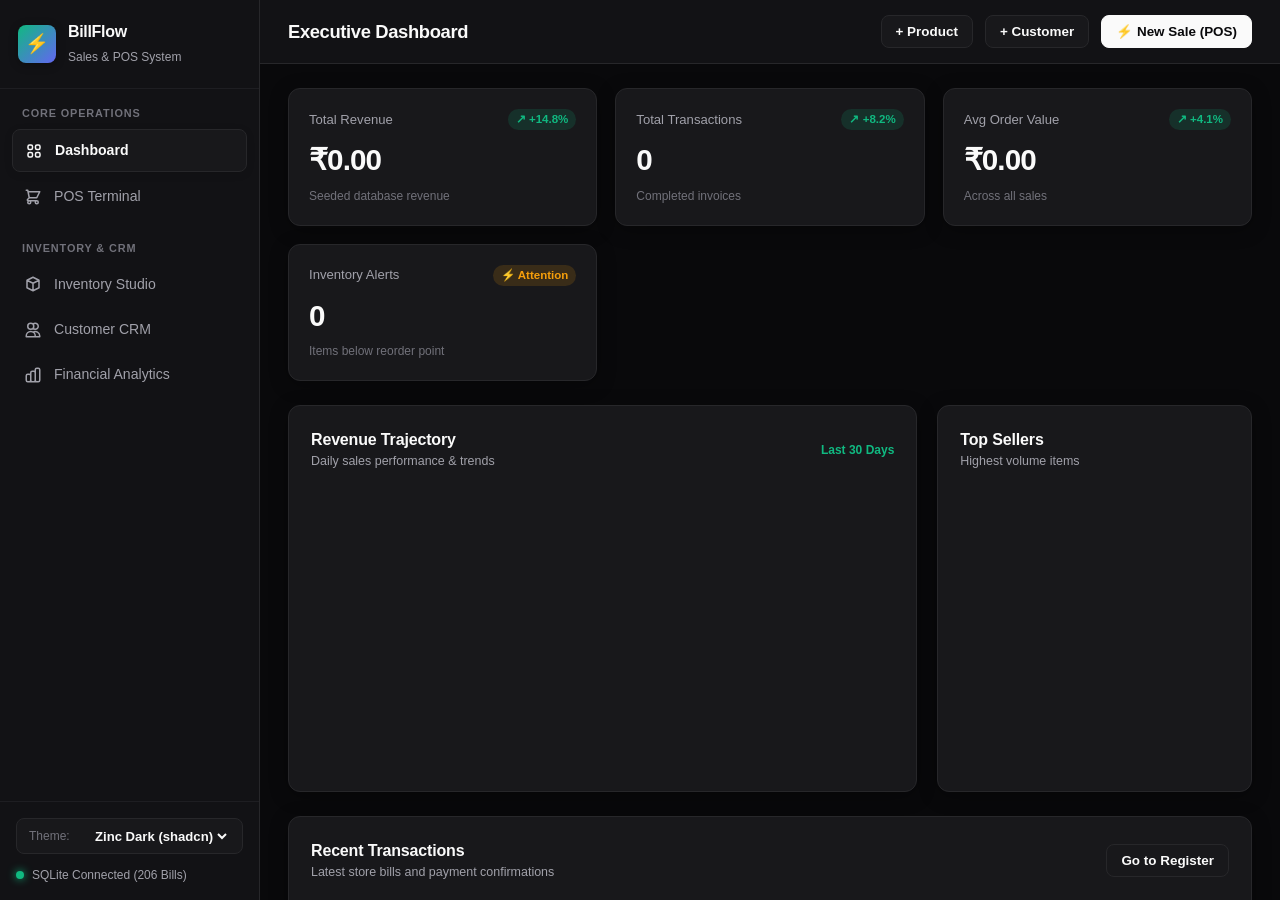
==== billflow/web/static/index.html @ 0e46cf8f "feat(ui): implement modern shadcn/ui suite with PySide6 desktop & web launchers, add modern themes t" ====
<!DOCTYPE html>
<html lang="en" data-theme="zinc-dark">
<head>
  <meta charset="UTF-8">
  <meta name="viewport" content="width=device-width, initial-scale=1.0">
  <title>BillFlow ⚡ Next-Gen POS & Sales Dashboard</title>
  <link rel="icon" href="data:image/svg+xml,<svg xmlns=%22http://www.w3.org/2000/svg%22 viewBox=%220 0 100 100%22><text y=%22.9em%22 font-size=%2290%22>⚡</text></svg>">
  <link rel="stylesheet" href="styles.css">
  <script src="chart.min.js"></script>
</head>
<body>

  <div class="app-container">
    <!-- Sidebar -->
    <aside class="sidebar">
      <div class="sidebar-header">
        <div class="logo-badge">⚡</div>
        <div class="logo-text">
          <h1>BillFlow</h1>
          <span>Sales & POS System</span>
        </div>
      </div>

      <div class="nav-section">
        <div class="nav-section-title">Core Operations</div>
        <ul class="nav-list">
          <li class="nav-item active" data-view="overview">
            <svg fill="none" stroke="currentColor" viewBox="0 0 24 24"><path stroke-linecap="round" stroke-linejoin="round" d="M4 6a2 2 0 012-2h2a2 2 0 012 2v2a2 2 0 01-2 2H6a2 2 0 01-2-2V6zM14 6a2 2 0 012-2h2a2 2 0 012 2v2a2 2 0 01-2 2h-2a2 2 0 01-2-2V6zM4 16a2 2 0 012-2h2a2 2 0 012 2v2a2 2 0 01-2 2H6a2 2 0 01-2-2v-2zM14 16a2 2 0 012-2h2a2 2 0 012 2v2a2 2 0 01-2 2h-2a2 2 0 01-2-2v-2z"></path></svg>
            Dashboard
          </li>
          <li class="nav-item" data-view="pos">
            <svg fill="none" stroke="currentColor" viewBox="0 0 24 24"><path stroke-linecap="round" stroke-linejoin="round" d="M3 3h2l.4 2M7 13h10l4-8H5.4M7 13L5.4 5M7 13l-2.293 2.293c-.63.63-.184 1.707.707 1.707H17m0 0a2 2 0 100 4 2 2 0 000-4zm-8 2a2 2 0 11-4 0 2 2 0 014 0z"></path></svg>
            POS Terminal
          </li>
        </ul>
      </div>

      <div class="nav-section">
        <div class="nav-section-title">Inventory & CRM</div>
        <ul class="nav-list">
          <li class="nav-item" data-view="products">
            <svg fill="none" stroke="currentColor" viewBox="0 0 24 24"><path stroke-linecap="round" stroke-linejoin="round" d="M20 7l-8-4-8 4m16 0l-8 4m8-4v10l-8 4m0-10L4 7m8 4v10M4 7v10l8 4"></path></svg>
            Inventory Studio
          </li>
          <li class="nav-item" data-view="customers">
            <svg fill="none" stroke="currentColor" viewBox="0 0 24 24"><path stroke-linecap="round" stroke-linejoin="round" d="M12 4.354a4 4 0 110 5.292M15 21H3v-1a6 6 0 0112 0v1zm0 0h6v-1a6 6 0 00-9-5.197M13 7a4 4 0 11-8 0 4 4 0 018 0z"></path></svg>
            Customer CRM
          </li>
          <li class="nav-item" data-view="analytics">
            <svg fill="none" stroke="currentColor" viewBox="0 0 24 24"><path stroke-linecap="round" stroke-linejoin="round" d="M9 19v-6a2 2 0 00-2-2H5a2 2 0 00-2 2v6a2 2 0 002 2h2a2 2 0 002-2zm0 0V9a2 2 0 012-2h2a2 2 0 012 2v10m-6 0a2 2 0 002 2h2a2 2 0 002-2m0 0V5a2 2 0 012-2h2a2 2 0 012 2v14a2 2 0 01-2 2h-2a2 2 0 01-2-2z"></path></svg>
            Financial Analytics
          </li>
        </ul>
      </div>

      <div class="sidebar-footer">
        <div class="theme-selector-box">
          <span style="color:var(--text-dim); font-size:0.75rem;">Theme:</span>
          <select id="theme-select" class="theme-select">
            <option value="zinc-dark">Zinc Dark (shadcn)</option>
            <option value="zinc-light">Zinc Light (Clean)</option>
            <option value="emerald-dark">Emerald Fintech</option>
            <option value="violet-dark">Violet Modern</option>
          </select>
        </div>
        <div class="db-pill">
          <span class="status-dot"></span>
          <span>SQLite Connected (206 Bills)</span>
        </div>
      </div>
    </aside>

    <!-- Main Content Area -->
    <main class="main-wrapper">
      <!-- Top Header -->
      <header class="top-header">
        <div class="header-left">
          <h2 id="current-page-title" class="page-title">Executive Dashboard</h2>
        </div>
        <div class="header-right">
          <button class="quick-btn" onclick="openModal('add-product-modal')">
            <span>+ Product</span>
          </button>
          <button class="quick-btn" onclick="openModal('add-customer-modal')">
            <span>+ Customer</span>
          </button>
          <button class="quick-btn primary" onclick="switchView('pos')">
            <span>⚡ New Sale (POS)</span>
          </button>
        </div>
      </header>

      <!-- Scrollable Views Content -->
      <div class="content-area">

        <!-- VIEW 1: OVERVIEW DASHBOARD -->
        <div id="view-overview" class="view-panel active">
          <!-- 4 KPI Cards (shadcn SectionCards) -->
          <div class="kpi-grid">
            <div class="kpi-card">
              <div class="kpi-header">
                <span class="kpi-title">Total Revenue</span>
                <span class="kpi-pill up">↗ +14.8%</span>
              </div>
              <div id="kpi-revenue" class="kpi-value">₹0.00</div>
              <div class="kpi-subtext">Seeded database revenue</div>
            </div>

            <div class="kpi-card">
              <div class="kpi-header">
                <span class="kpi-title">Total Transactions</span>
                <span class="kpi-pill up">↗ +8.2%</span>
              </div>
              <div id="kpi-bills" class="kpi-value">0</div>
              <div class="kpi-subtext">Completed invoices</div>
            </div>

            <div class="kpi-card">
              <div class="kpi-header">
                <span class="kpi-title">Avg Order Value</span>
                <span class="kpi-pill up">↗ +4.1%</span>
              </div>
              <div id="kpi-aov" class="kpi-value">₹0.00</div>
              <div class="kpi-subtext">Across all sales</div>
            </div>

            <div class="kpi-card">
              <div class="kpi-header">
                <span class="kpi-title">Inventory Alerts</span>
                <span class="kpi-pill warning">⚡ Attention</span>
              </div>
              <div id="kpi-stock" class="kpi-value">0</div>
              <div class="kpi-subtext">Items below reorder point</div>
            </div>
          </div>

          <!-- Charts and Leaderboard Grid -->
          <div class="dashboard-grid">
            <!-- Revenue Timeline Chart -->
            <div class="card-panel">
              <div class="card-panel-header">
                <div>
                  <div class="card-panel-title">Revenue Trajectory</div>
                  <div class="card-panel-desc">Daily sales performance & trends</div>
                </div>
                <div style="font-size:0.75rem; color:var(--accent); font-weight:600;">Last 30 Days</div>
              </div>
              <div style="height: 280px; position:relative;">
                <canvas id="revenueChart"></canvas>
              </div>
            </div>

            <!-- Top Products -->
            <div class="card-panel">
              <div class="card-panel-header">
                <div>
                  <div class="card-panel-title">Top Sellers</div>
                  <div class="card-panel-desc">Highest volume items</div>
                </div>
              </div>
              <div id="top-products-list" style="margin-top: 10px;">
                <!-- Populated via JS -->
              </div>
            </div>
          </div>

          <!-- Recent Transactions Table -->
          <div class="card-panel">
            <div class="card-panel-header">
              <div>
                <div class="card-panel-title">Recent Transactions</div>
                <div class="card-panel-desc">Latest store bills and payment confirmations</div>
              </div>
              <button class="quick-btn" onclick="switchView('pos')">Go to Register</button>
            </div>
            <div class="table-container">
              <table class="modern-table">
                <thead>
                  <tr>
                    <th>Invoice</th>
                    <th>Date</th>
                    <th>Customer</th>
                    <th>Payment</th>
                    <th>Total</th>
                    <th>Action</th>
                  </tr>
                </thead>
                <tbody id="recent-bills-tbody">
                  <!-- Populated via JS -->
                </tbody>
              </table>
            </div>
          </div>
        </div>

        <!-- VIEW 2: POS TERMINAL -->
        <div id="view-pos" class="view-panel">
          <div class="pos-layout">
            <!-- Catalog Side -->
            <div class="pos-catalog">
              <div class="pos-toolbar">
                <div class="search-input-box">
                  <svg fill="none" stroke="currentColor" viewBox="0 0 24 24"><path stroke-linecap="round" stroke-linejoin="round" stroke-width="2" d="M21 21l-6-6m2-5a7 7 0 11-14 0 7 7 0 0114 0z"></path></svg>
                  <input id="pos-search-input" type="text" class="modern-input" placeholder="Search by product name, barcode, or HSN...">
                </div>
              </div>

              <!-- Category filter pills -->
              <div id="pos-category-chips" class="category-chips">
                <!-- Populated via JS -->
              </div>

              <!-- Product Cards Grid -->
              <div id="pos-products-grid" class="pos-product-grid">
                <!-- Populated via JS -->
              </div>
            </div>

            <!-- Sticky Cart Drawer -->
            <div class="pos-cart-panel">
              <div class="cart-header">
                <div>
                  <div style="font-weight:700; font-size:1rem;">Current Bill</div>
                  <div id="cart-count-badge" style="font-size:0.75rem; color:var(--text-dim);">0 items</div>
                </div>
                <button class="quick-btn" style="padding:4px 8px; font-size:0.75rem;" onclick="state.cart=[]; renderCart();">Clear</button>
              </div>

              <!-- Customer Select -->
              <div style="padding:10px 18px; border-bottom:1px solid var(--border-subtle);">
                <select id="pos-customer-select" class="modern-input" style="padding:6px 10px; font-size:0.8rem;">
                  <!-- Options populated via JS -->
                </select>
              </div>

              <!-- Cart Line Items -->
              <div id="cart-items-list" class="cart-items-list">
                <!-- Populated via JS -->
              </div>

              <!-- Coupon Code Entry -->
              <div style="padding:10px 18px; border-top:1px solid var(--border-subtle); display:flex; gap:8px;">
                <input id="pos-coupon-input" type="text" class="modern-input" placeholder="Promo / Coupon (e.g. FESTIVE20)" style="padding:6px 10px; font-size:0.8rem; text-transform:uppercase;">
                <button id="apply-coupon-btn" class="quick-btn" style="padding:6px 12px; font-size:0.8rem;">Apply</button>
              </div>

              <!-- Cart Summary & Checkout -->
              <div class="cart-summary">
                <div class="summary-row">
                  <span>Subtotal:</span>
                  <span id="cart-subtotal">₹0.00</span>
                </div>
                <div class="summary-row">
                  <span>Discount:</span>
                  <span id="cart-discount" style="color:var(--accent)">-₹0.00</span>
                </div>
                <div class="summary-row">
                  <span>GST Tax (18%):</span>
                  <span id="cart-tax">₹0.00</span>
                </div>
                <div class="summary-row grand-total">
                  <span>Total Amount:</span>
                  <span id="cart-grand-total">₹0.00</span>
                </div>
                <button id="checkout-action-btn" class="checkout-btn" disabled>
                  <span>Checkout & Bill</span>
                  <svg width="18" height="18" fill="none" stroke="currentColor" viewBox="0 0 24 24"><path stroke-linecap="round" stroke-linejoin="round" stroke-width="2" d="M14 5l7 7m0 0l-7 7m7-7H3"></path></svg>
                </button>
              </div>
            </div>
          </div>
        </div>

        <!-- VIEW 3: INVENTORY STUDIO -->
        <div id="view-products" class="view-panel">
          <div class="card-panel">
            <div class="card-panel-header">
              <div>
                <div class="card-panel-title">Product Catalog & Stock Management</div>
                <div class="card-panel-desc">Manage SKU pricing, tax codes, and warehouse replenishment</div>
              </div>
              <button class="quick-btn primary" onclick="openModal('add-product-modal')">+ Add New Product</button>
            </div>
            <div class="table-container">
              <table class="modern-table">
                <thead>
                  <tr>
                    <th>ID</th>
                    <th>Product Name</th>
                    <th>Category</th>
                    <th>Unit Price</th>
                    <th>Status</th>
                    <th>HSN</th>
                    <th>Actions</th>
                  </tr>
                </thead>
                <tbody id="products-tbody">
                  <!-- Populated via JS -->
                </tbody>
              </table>
            </div>
          </div>
        </div>

        <!-- VIEW 4: CUSTOMER CRM -->
        <div id="view-customers" class="view-panel">
          <div class="card-panel">
            <div class="card-panel-header">
              <div>
                <div class="card-panel-title">Customer Relationship Management (CRM)</div>
                <div class="card-panel-desc">Customer profiles, loyalty tiers, and lifetime expenditures</div>
              </div>
              <button class="quick-btn primary" onclick="openModal('add-customer-modal')">+ Add Customer</button>
            </div>
            <div class="table-container">
              <table class="modern-table">
                <thead>
                  <tr>
                    <th>ID</th>
                    <th>Customer Name</th>
                    <th>Contact Phone</th>
                    <th>Tier / Tag</th>
                    <th>Lifetime Spent</th>
                    <th>Orders Count</th>
                  </tr>
                </thead>
                <tbody id="customers-tbody">
                  <!-- Populated via JS -->
                </tbody>
              </table>
            </div>
          </div>
        </div>

        <!-- VIEW 5: FINANCIAL ANALYTICS -->
        <div id="view-analytics" class="view-panel">
          <div class="dashboard-grid">
            <div class="card-panel">
              <div class="card-panel-header">
                <div>
                  <div class="card-panel-title">Revenue Share by Category</div>
                  <div class="card-panel-desc">Product distribution analysis</div>
                </div>
              </div>
              <div style="height: 300px; position:relative;">
                <canvas id="categoryChart"></canvas>
              </div>
            </div>

            <div class="card-panel">
              <div class="card-panel-header">
                <div>
                  <div class="card-panel-title">Payment Mode Distribution</div>
                  <div class="card-panel-desc">Cash vs UPI vs Card share</div>
                </div>
              </div>
              <div style="height: 300px; position:relative;">
                <canvas id="paymentChart"></canvas>
              </div>
            </div>
          </div>
        </div>

      </div>
    </main>
  </div>

  <!-- CHECKOUT MODAL -->
  <div id="checkout-modal" class="modal-overlay">
    <div class="modal-card">
      <div class="modal-header">
        <h3 style="font-size:1.1rem; font-weight:700;">Complete Checkout</h3>
        <button class="quick-btn" style="padding:2px 8px;" onclick="closeModal('checkout-modal')">✕</button>
      </div>
      <div class="modal-body">
        <div style="text-align:center; padding:12px; background:var(--bg-subtle); border-radius:var(--radius-sm);">
          <div style="font-size:0.8rem; color:var(--text-muted)">Amount Due</div>
          <div id="modal-total-display" style="font-size:2rem; font-weight:700; color:var(--accent);">₹0.00</div>
        </div>

        <div class="form-group">
          <label class="form-label">Payment Method</label>
          <div class="payment-modes-grid">
            <div class="pay-mode-card active" data-mode="Cash" onclick="selectPayMode('Cash')">💵 Cash</div>
            <div class="pay-mode-card" data-mode="UPI" onclick="selectPayMode('UPI')">📱 UPI / QR</div>
            <div class="pay-mode-card" data-mode="Card" onclick="selectPayMode('Card')">💳 Card</div>
          </div>
        </div>

        <div id="cash-details-group" class="form-group">
          <label class="form-label">Cash Tendered (₹)</label>
          <input id="cash-tendered-input" type="number" class="modern-input" oninput="updateChangeDisplay()">
          <div style="display:flex; justify-content:space-between; margin-top:6px; font-size:0.85rem; font-weight:600;">
            <span>Change to Return:</span>
            <span id="cash-change-display" style="color:var(--accent);">₹0.00</span>
          </div>
        </div>

        <div id="qr-details-group" style="display:none; text-align:center; padding:14px; background:var(--bg-subtle); border-radius:var(--radius-sm);">
          <div style="font-weight:700; margin-bottom:4px;">Scan & Pay UPI</div>
          <div style="font-size:0.8rem; color:var(--text-muted); margin-bottom:8px;">UPI ID: billflow@upi · Dynamic QR</div>
          <div style="display:inline-block; padding:10px; background:#fff; border-radius:8px;">
            <svg width="120" height="120" viewBox="0 0 100 100">
              <rect x="10" y="10" width="30" height="30" fill="#000"/>
              <rect x="15" y="15" width="20" height="20" fill="#fff"/>
              <rect x="20" y="20" width="10" height="10" fill="#000"/>
              <rect x="60" y="10" width="30" height="30" fill="#000"/>
              <rect x="65" y="15" width="20" height="20" fill="#fff"/>
              <rect x="70" y="20" width="10" height="10" fill="#000"/>
              <rect x="10" y="60" width="30" height="30" fill="#000"/>
              <rect x="15" y="65" width="20" height="20" fill="#fff"/>
              <rect x="20" y="70" width="10" height="10" fill="#000"/>
              <rect x="50" y="50" width="15" height="15" fill="#000"/>
              <rect x="70" y="60" width="20" height="10" fill="#000"/>
              <rect x="60" y="80" width="30" height="10" fill="#000"/>
            </svg>
          </div>
        </div>

        <button class="checkout-btn" onclick="submitCheckout()">
          Confirm & Print Bill
        </button>
      </div>
    </div>
  </div>

  <!-- ADD PRODUCT MODAL -->
  <div id="add-product-modal" class="modal-overlay">
    <div class="modal-card">
      <div class="modal-header">
        <h3 style="font-size:1.1rem; font-weight:700;">Add New Product</h3>
        <button class="quick-btn" style="padding:2px 8px;" onclick="closeModal('add-product-modal')">✕</button>
      </div>
      <div class="modal-body">
        <div class="form-group">
          <label class="form-label">Product Name *</label>
          <input id="new-prod-name" type="text" class="modern-input" placeholder="e.g. Wireless Ergonomic Mouse">
        </div>
        <div style="display:grid; grid-template-columns:1fr 1fr; gap:12px;">
          <div class="form-group">
            <label class="form-label">Unit Price (₹) *</label>
            <input id="new-prod-price" type="number" step="0.01" class="modern-input" placeholder="499.00">
          </div>
          <div class="form-group">
            <label class="form-label">Initial Stock *</label>
            <input id="new-prod-stock" type="number" class="modern-input" placeholder="50">
          </div>
        </div>
        <div style="display:grid; grid-template-columns:1fr 1fr; gap:12px;">
          <div class="form-group">
            <label class="form-label">Category</label>
            <select id="new-prod-category" class="modern-input">
              <option value="Electronics">Electronics</option>
              <option value="Grocery">Grocery</option>
              <option value="Beverages">Beverages</option>
              <option value="Clothing">Clothing</option>
              <option value="Stationery">Stationery</option>
            </select>
          </div>
          <div class="form-group">
            <label class="form-label">HSN Code</label>
            <input id="new-prod-hsn" type="text" class="modern-input" placeholder="8518">
          </div>
        </div>
        <button class="checkout-btn" onclick="submitNewProduct()">Save Product</button>
      </div>
    </div>
  </div>

  <!-- ADD CUSTOMER MODAL -->
  <div id="add-customer-modal" class="modal-overlay">
    <div class="modal-card">
      <div class="modal-header">
        <h3 style="font-size:1.1rem; font-weight:700;">Add Customer</h3>
        <button class="quick-btn" style="padding:2px 8px;" onclick="closeModal('add-customer-modal')">✕</button>
      </div>
      <div class="modal-body">
        <div class="form-group">
          <label class="form-label">Customer Name *</label>
          <input id="new-cust-name" type="text" class="modern-input" placeholder="e.g. Aditi Rao">
        </div>
        <div class="form-group">
          <label class="form-label">Phone Number</label>
          <input id="new-cust-phone" type="text" class="modern-input" placeholder="9876543210">
        </div>
        <div class="form-group">
          <label class="form-label">Email Address</label>
          <input id="new-cust-email" type="email" class="modern-input" placeholder="aditi@example.com">
        </div>
        <div class="form-group">
          <label class="form-label">Tier / Tag</label>
          <select id="new-cust-tag" class="modern-input">
            <option value="Regular">Regular</option>
            <option value="VIP">VIP</option>
            <option value="Gold">Gold</option>
            <option value="Wholesale">Wholesale</option>
          </select>
        </div>
        <button class="checkout-btn" onclick="submitNewCustomer()">Register Customer</button>
      </div>
    </div>
  </div>

  <!-- RECEIPT MODAL -->
  <div id="receipt-modal" class="modal-overlay">
    <div class="modal-card" style="max-width: 400px;">
      <div class="modal-header">
        <h3 style="font-size:1rem; font-weight:700;">Official Invoice Receipt</h3>
        <button class="quick-btn" style="padding:2px 8px;" onclick="closeModal('receipt-modal')">✕</button>
      </div>
      <div class="modal-body">
        <div id="receipt-paper-content" class="receipt-paper">
          <!-- Populated dynamically -->
        </div>
        <div style="display:flex; gap:10px; margin-top:10px;">
          <button class="quick-btn" style="flex:1;" onclick="window.print()">🖨️ Print Receipt</button>
          <button class="quick-btn primary" style="flex:1;" onclick="closeModal('receipt-modal')">Done</button>
        </div>
      </div>
    </div>
  </div>

  <script src="app.js"></script>
</body>
</html>
---- billflow/web/static/styles.css ----
/* 
  BillFlow Next-Gen UI - Inspired by shadcn/ui v4
  Modern, fast, lightweight design tokens
*/

:root, [data-theme="zinc-dark"] {
  --bg: #09090b;
  --bg-subtle: #121215;
  --card: #18181b;
  --card-hover: #222226;
  --border: #27272a;
  --border-subtle: #1e1e22;
  --text: #fafafa;
  --text-muted: #a1a1aa;
  --text-dim: #71717a;
  --primary: #fafafa;
  --primary-fg: #09090b;
  --accent: #10b981;
  --accent-fg: #ffffff;
  --accent-muted: rgba(16, 185, 129, 0.15);
  --danger: #ef4444;
  --danger-muted: rgba(239, 68, 68, 0.15);
  --warning: #f59e0b;
  --warning-muted: rgba(245, 158, 11, 0.15);
  --info: #3b82f6;
  --info-muted: rgba(59, 130, 246, 0.15);
  --input-bg: #121215;
  --radius: 12px;
  --radius-sm: 8px;
  --radius-pill: 9999px;
  --shadow: 0 4px 20px -2px rgba(0, 0, 0, 0.4);
  --font-family: -apple-system, BlinkMacSystemFont, "Segoe UI", Roboto, "Inter", Helvetica, Arial, sans-serif;
}

[data-theme="zinc-light"] {
  --bg: #f8fafc;
  --bg-subtle: #f1f5f9;
  --card: #ffffff;
  --card-hover: #f8fafc;
  --border: #e2e8f0;
  --border-subtle: #edf2f7;
  --text: #09090b;
  --text-muted: #64748b;
  --text-dim: #94a3b8;
  --primary: #09090b;
  --primary-fg: #ffffff;
  --accent: #2563eb;
  --accent-fg: #ffffff;
  --accent-muted: rgba(37, 99, 235, 0.12);
  --danger: #dc2626;
  --danger-muted: rgba(220, 38, 38, 0.12);
  --warning: #d97706;
  --warning-muted: rgba(217, 119, 6, 0.12);
  --info: #0284c7;
  --info-muted: rgba(2, 132, 199, 0.12);
  --input-bg: #f8fafc;
  --shadow: 0 4px 20px -2px rgba(0, 0, 0, 0.06);
}

[data-theme="emerald-dark"] {
  --bg: #03140e;
  --bg-subtle: #061c14;
  --card: #09261c;
  --card-hover: #0e3326;
  --border: #134232;
  --border-subtle: #0f3528;
  --text: #ecfdf5;
  --text-muted: #6ee7b7;
  --text-dim: #34d399;
  --primary: #10b981;
  --primary-fg: #03140e;
  --accent: #10b981;
  --accent-fg: #03140e;
  --accent-muted: rgba(16, 185, 129, 0.2);
  --danger: #f43f5e;
  --danger-muted: rgba(244, 63, 94, 0.2);
  --warning: #f59e0b;
  --warning-muted: rgba(245, 158, 11, 0.2);
  --info: #06b6d4;
  --info-muted: rgba(6, 182, 212, 0.2);
  --input-bg: #061c14;
  --shadow: 0 4px 24px -2px rgba(0, 0, 0, 0.5);
}

[data-theme="violet-dark"] {
  --bg: #0b091a;
  --bg-subtle: #120e29;
  --card: #181438;
  --card-hover: #211c4a;
  --border: #2c255c;
  --border-subtle: #201a47;
  --text: #f5f3ff;
  --text-muted: #a78bfa;
  --text-dim: #8b5cf6;
  --primary: #8b5cf6;
  --primary-fg: #ffffff;
  --accent: #a855f7;
  --accent-fg: #ffffff;
  --accent-muted: rgba(168, 85, 247, 0.2);
  --danger: #ef4444;
  --danger-muted: rgba(239, 68, 68, 0.2);
  --warning: #f59e0b;
  --warning-muted: rgba(245, 158, 11, 0.2);
  --info: #38bdf8;
  --info-muted: rgba(56, 189, 248, 0.2);
  --input-bg: #120e29;
  --shadow: 0 4px 24px -2px rgba(0, 0, 0, 0.5);
}

* {
  box-sizing: border-box;
  margin: 0;
  padding: 0;
}

body {
  font-family: var(--font-family);
  background: var(--bg);
  color: var(--text);
  line-height: 1.5;
  -webkit-font-smoothing: antialiased;
  min-height: 100vh;
  display: flex;
}

/* App Layout */
.app-container {
  display: flex;
  width: 100%;
  height: 100vh;
  overflow: hidden;
}

/* Sidebar */
.sidebar {
  width: 260px;
  background: var(--bg-subtle);
  border-right: 1px solid var(--border);
  display: flex;
  flex-direction: column;
  flex-shrink: 0;
  user-select: none;
}

.sidebar-header {
  padding: 20px 18px;
  border-bottom: 1px solid var(--border-subtle);
  display: flex;
  align-items: center;
  gap: 12px;
}

.logo-badge {
  width: 38px;
  height: 38px;
  background: linear-gradient(135deg, var(--accent), #6366f1);
  border-radius: var(--radius-sm);
  display: flex;
  align-items: center;
  justify-content: center;
  color: #fff;
  font-weight: 700;
  font-size: 1.2rem;
  box-shadow: 0 2px 10px rgba(0, 0, 0, 0.3);
}

.logo-text h1 {
  font-size: 1rem;
  font-weight: 700;
  letter-spacing: -0.02em;
}

.logo-text span {
  font-size: 0.75rem;
  color: var(--text-muted);
}

.nav-section {
  padding: 16px 12px 6px;
}

.nav-section-title {
  font-size: 0.68rem;
  font-weight: 700;
  text-transform: uppercase;
  letter-spacing: 0.08em;
  color: var(--text-dim);
  padding: 0 10px 8px;
}

.nav-list {
  list-style: none;
  display: flex;
  flex-direction: column;
  gap: 4px;
}

.nav-item {
  display: flex;
  align-items: center;
  gap: 12px;
  padding: 10px 12px;
  border-radius: var(--radius-sm);
  font-size: 0.88rem;
  font-weight: 500;
  color: var(--text-muted);
  cursor: pointer;
  transition: all 0.15s ease;
}

.nav-item:hover {
  background: var(--card-hover);
  color: var(--text);
}

.nav-item.active {
  background: var(--card);
  color: var(--text);
  border: 1px solid var(--border);
  font-weight: 600;
  box-shadow: 0 2px 8px rgba(0, 0, 0, 0.1);
}

.nav-item svg {
  width: 18px;
  height: 18px;
  stroke-width: 2;
}

.sidebar-footer {
  margin-top: auto;
  padding: 16px;
  border-top: 1px solid var(--border-subtle);
  display: flex;
  flex-direction: column;
  gap: 12px;
}

.theme-selector-box {
  display: flex;
  align-items: center;
  justify-content: space-between;
  background: var(--card);
  padding: 8px 12px;
  border-radius: var(--radius-sm);
  border: 1px solid var(--border);
  font-size: 0.82rem;
}

.theme-select {
  background: transparent;
  color: var(--text);
  border: none;
  font-size: 0.82rem;
  font-weight: 600;
  cursor: pointer;
  outline: none;
}

.db-pill {
  display: flex;
  align-items: center;
  gap: 8px;
  font-size: 0.75rem;
  color: var(--text-muted);
}

.status-dot {
  width: 8px;
  height: 8px;
  border-radius: 50%;
  background: #10b981;
  box-shadow: 0 0 8px #10b981;
}

/* Main Content Area */
.main-wrapper {
  flex: 1;
  display: flex;
  flex-direction: column;
  overflow: hidden;
}

/* Header */
.top-header {
  height: 64px;
  padding: 0 28px;
  border-bottom: 1px solid var(--border);
  background: var(--bg-subtle);
  display: flex;
  align-items: center;
  justify-content: space-between;
  flex-shrink: 0;
}

.header-left {
  display: flex;
  align-items: center;
  gap: 16px;
}

.page-title {
  font-size: 1.15rem;
  font-weight: 700;
  letter-spacing: -0.02em;
}

.header-right {
  display: flex;
  align-items: center;
  gap: 12px;
}

.quick-btn {
  display: inline-flex;
  align-items: center;
  gap: 6px;
  padding: 8px 14px;
  border-radius: var(--radius-sm);
  font-size: 0.84rem;
  font-weight: 600;
  cursor: pointer;
  border: 1px solid var(--border);
  background: var(--card);
  color: var(--text);
  transition: all 0.15s ease;
}

.quick-btn:hover {
  background: var(--card-hover);
}

.quick-btn.primary {
  background: var(--primary);
  color: var(--primary-fg);
  border-color: var(--primary);
}

.quick-btn.primary:hover {
  opacity: 0.92;
}

/* Scrollable Views Container */
.content-area {
  flex: 1;
  overflow-y: auto;
  padding: 24px 28px 48px;
}

.view-panel {
  display: none;
  animation: fadeIn 0.2s ease-in-out;
}

.view-panel.active {
  display: block;
}

@keyframes fadeIn {
  from { opacity: 0; transform: translateY(4px); }
  to { opacity: 1; transform: translateY(0); }
}

/* KPI Cards Section (shadcn SectionCards) */
.kpi-grid {
  display: grid;
  grid-template-columns: repeat(auto-fit, minmax(230px, 1fr));
  gap: 18px;
  margin-bottom: 24px;
}

.kpi-card {
  background: var(--card);
  border: 1px solid var(--border);
  border-radius: var(--radius);
  padding: 20px;
  box-shadow: var(--shadow);
  position: relative;
  overflow: hidden;
  transition: transform 0.15s ease, border-color 0.15s ease;
}

.kpi-card:hover {
  transform: translateY(-2px);
  border-color: var(--text-dim);
}

.kpi-header {
  display: flex;
  align-items: center;
  justify-content: space-between;
  margin-bottom: 8px;
}

.kpi-title {
  font-size: 0.82rem;
  font-weight: 500;
  color: var(--text-muted);
}

.kpi-pill {
  display: inline-flex;
  align-items: center;
  gap: 4px;
  padding: 2px 8px;
  border-radius: var(--radius-pill);
  font-size: 0.72rem;
  font-weight: 600;
}

.kpi-pill.up {
  background: var(--accent-muted);
  color: var(--accent);
}

.kpi-pill.down {
  background: var(--danger-muted);
  color: var(--danger);
}

.kpi-pill.warning {
  background: var(--warning-muted);
  color: var(--warning);
}

.kpi-value {
  font-size: 1.85rem;
  font-weight: 700;
  letter-spacing: -0.03em;
  font-variant-numeric: tabular-nums;
  margin-bottom: 4px;
}

.kpi-subtext {
  font-size: 0.75rem;
  color: var(--text-dim);
}

/* Chart and Tables Grid */
.dashboard-grid {
  display: grid;
  grid-template-columns: 2fr 1fr;
  gap: 20px;
  margin-bottom: 24px;
}

@media (max-width: 1024px) {
  .dashboard-grid {
    grid-template-columns: 1fr;
  }
}

.card-panel {
  background: var(--card);
  border: 1px solid var(--border);
  border-radius: var(--radius);
  padding: 22px;
  box-shadow: var(--shadow);
}

.card-panel-header {
  display: flex;
  align-items: center;
  justify-content: space-between;
  margin-bottom: 18px;
}

.card-panel-title {
  font-size: 1rem;
  font-weight: 600;
  letter-spacing: -0.01em;
}

.card-panel-desc {
  font-size: 0.78rem;
  color: var(--text-muted);
}

/* Tables */
.table-container {
  width: 100%;
  overflow-x: auto;
}

.modern-table {
  width: 100%;
  border-collapse: collapse;
  text-align: left;
  font-size: 0.85rem;
}

.modern-table th {
  padding: 10px 14px;
  color: var(--text-dim);
  font-weight: 600;
  font-size: 0.75rem;
  text-transform: uppercase;
  letter-spacing: 0.05em;
  border-bottom: 1px solid var(--border);
}

.modern-table td {
  padding: 12px 14px;
  border-bottom: 1px solid var(--border-subtle);
  color: var(--text);
  font-variant-numeric: tabular-nums;
}

.modern-table tr:hover td {
  background: var(--card-hover);
}

.status-badge {
  display: inline-block;
  padding: 3px 10px;
  border-radius: var(--radius-pill);
  font-size: 0.72rem;
  font-weight: 600;
}

.status-badge.paid {
  background: var(--accent-muted);
  color: var(--accent);
}

.status-badge.stock-ok {
  background: var(--accent-muted);
  color: var(--accent);
}

.status-badge.stock-low {
  background: var(--warning-muted);
  color: var(--warning);
}

.status-badge.stock-empty {
  background: var(--danger-muted);
  color: var(--danger);
}

.status-badge.upi {
  background: var(--info-muted);
  color: var(--info);
}

.status-badge.cash {
  background: var(--accent-muted);
  color: var(--accent);
}

.status-badge.card {
  background: var(--warning-muted);
  color: var(--warning);
}

/* POS Terminal Layout */
.pos-layout {
  display: grid;
  grid-template-columns: 1fr 380px;
  gap: 20px;
  height: calc(100vh - 120px);
}

@media (max-width: 1100px) {
  .pos-layout {
    grid-template-columns: 1fr;
    height: auto;
  }
}

.pos-catalog {
  display: flex;
  flex-direction: column;
  gap: 16px;
  overflow: hidden;
}

.pos-toolbar {
  display: flex;
  gap: 12px;
  align-items: center;
}

.search-input-box {
  flex: 1;
  position: relative;
  display: flex;
  align-items: center;
}

.search-input-box svg {
  position: absolute;
  left: 12px;
  color: var(--text-dim);
  width: 16px;
  height: 16px;
}

.modern-input {
  width: 100%;
  padding: 10px 14px 10px 38px;
  background: var(--input-bg);
  border: 1px solid var(--border);
  border-radius: var(--radius-sm);
  color: var(--text);
  font-size: 0.88rem;
  outline: none;
  transition: border-color 0.15s ease;
}

.modern-input:focus {
  border-color: var(--primary);
}

.category-chips {
  display: flex;
  gap: 8px;
  overflow-x: auto;
  padding-bottom: 4px;
}

.cat-chip {
  padding: 6px 14px;
  border-radius: var(--radius-pill);
  font-size: 0.78rem;
  font-weight: 500;
  background: var(--card);
  border: 1px solid var(--border);
  color: var(--text-muted);
  cursor: pointer;
  white-space: nowrap;
  transition: all 0.15s ease;
}

.cat-chip:hover {
  background: var(--card-hover);
  color: var(--text);
}

.cat-chip.active {
  background: var(--primary);
  color: var(--primary-fg);
  border-color: var(--primary);
  font-weight: 600;
}

.pos-product-grid {
  display: grid;
  grid-template-columns: repeat(auto-fill, minmax(180px, 1fr));
  gap: 14px;
  overflow-y: auto;
  padding-right: 4px;
}

.prod-card {
  background: var(--card);
  border: 1px solid var(--border);
  border-radius: var(--radius-sm);
  padding: 14px;
  display: flex;
  flex-direction: column;
  justify-content: space-between;
  cursor: pointer;
  transition: all 0.15s ease;
  user-select: none;
}

.prod-card:hover {
  transform: translateY(-2px);
  border-color: var(--primary);
  box-shadow: 0 4px 14px rgba(0, 0, 0, 0.2);
}

.prod-cat-tag {
  font-size: 0.68rem;
  font-weight: 600;
  color: var(--text-dim);
  text-transform: uppercase;
}

.prod-title {
  font-size: 0.92rem;
  font-weight: 600;
  margin: 6px 0;
  line-height: 1.3;
}

.prod-footer {
  display: flex;
  align-items: center;
  justify-content: space-between;
  margin-top: 10px;
}

.prod-price {
  font-size: 1.05rem;
  font-weight: 700;
  color: var(--accent);
}

.prod-stock {
  font-size: 0.72rem;
  color: var(--text-dim);
}

/* POS Cart Drawer */
.pos-cart-panel {
  background: var(--card);
  border: 1px solid var(--border);
  border-radius: var(--radius);
  display: flex;
  flex-direction: column;
  overflow: hidden;
  box-shadow: var(--shadow);
}

.cart-header {
  padding: 16px 20px;
  border-bottom: 1px solid var(--border);
  display: flex;
  align-items: center;
  justify-content: space-between;
}

.cart-items-list {
  flex: 1;
  overflow-y: auto;
  padding: 14px 18px;
  display: flex;
  flex-direction: column;
  gap: 10px;
}

.cart-item {
  display: flex;
  align-items: center;
  justify-content: space-between;
  padding: 10px 12px;
  background: var(--bg-subtle);
  border: 1px solid var(--border-subtle);
  border-radius: var(--radius-sm);
}

.cart-item-info {
  flex: 1;
}

.cart-item-title {
  font-size: 0.85rem;
  font-weight: 600;
}

.cart-item-unit {
  font-size: 0.75rem;
  color: var(--text-muted);
}

.cart-qty-ctrl {
  display: flex;
  align-items: center;
  gap: 8px;
}

.qty-btn {
  width: 26px;
  height: 26px;
  border-radius: var(--radius-sm);
  background: var(--card);
  border: 1px solid var(--border);
  color: var(--text);
  font-weight: 700;
  cursor: pointer;
  display: flex;
  align-items: center;
  justify-content: center;
  font-size: 0.9rem;
}

.qty-btn:hover {
  background: var(--card-hover);
}

.cart-item-total {
  font-size: 0.9rem;
  font-weight: 700;
  width: 70px;
  text-align: right;
  font-variant-numeric: tabular-nums;
}

.cart-summary {
  padding: 16px 20px;
  border-top: 1px solid var(--border);
  background: var(--bg-subtle);
  display: flex;
  flex-direction: column;
  gap: 8px;
}

.summary-row {
  display: flex;
  justify-content: space-between;
  font-size: 0.82rem;
  color: var(--text-muted);
}

.summary-row.grand-total {
  font-size: 1.15rem;
  font-weight: 700;
  color: var(--text);
  border-top: 1px solid var(--border);
  padding-top: 8px;
  margin-top: 4px;
}

.checkout-btn {
  margin-top: 8px;
  padding: 14px;
  background: var(--accent);
  color: var(--accent-fg);
  border: none;
  border-radius: var(--radius-sm);
  font-size: 0.95rem;
  font-weight: 700;
  cursor: pointer;
  display: flex;
  align-items: center;
  justify-content: center;
  gap: 8px;
  transition: all 0.15s ease;
}

.checkout-btn:hover {
  opacity: 0.92;
  transform: translateY(-1px);
}

.checkout-btn:disabled {
  opacity: 0.5;
  cursor: not-allowed;
  transform: none;
}

/* Modals */
.modal-overlay {
  position: fixed;
  inset: 0;
  background: rgba(0, 0, 0, 0.7);
  backdrop-filter: blur(4px);
  display: none;
  align-items: center;
  justify-content: center;
  z-index: 1000;
  padding: 20px;
}

.modal-overlay.active {
  display: flex;
}

.modal-card {
  background: var(--card);
  border: 1px solid var(--border);
  border-radius: var(--radius);
  max-width: 520px;
  width: 100%;
  box-shadow: 0 20px 40px rgba(0, 0, 0, 0.5);
  animation: modalPop 0.2s cubic-bezier(0.16, 1, 0.3, 1);
  overflow: hidden;
}

@keyframes modalPop {
  from { opacity: 0; transform: scale(0.95); }
  to { opacity: 1; transform: scale(1); }
}

.modal-header {
  padding: 18px 22px;
  border-bottom: 1px solid var(--border);
  display: flex;
  align-items: center;
  justify-content: space-between;
}

.modal-body {
  padding: 22px;
  display: flex;
  flex-direction: column;
  gap: 16px;
  max-height: 75vh;
  overflow-y: auto;
}

.form-group {
  display: flex;
  flex-direction: column;
  gap: 6px;
}

.form-label {
  font-size: 0.8rem;
  font-weight: 600;
  color: var(--text-muted);
}

.payment-modes-grid {
  display: grid;
  grid-template-columns: repeat(3, 1fr);
  gap: 10px;
}

.pay-mode-card {
  border: 1px solid var(--border);
  border-radius: var(--radius-sm);
  padding: 12px;
  text-align: center;
  cursor: pointer;
  background: var(--bg-subtle);
  transition: all 0.15s ease;
  font-size: 0.85rem;
  font-weight: 600;
}

.pay-mode-card.active {
  border-color: var(--accent);
  background: var(--accent-muted);
  color: var(--accent);
}

/* Receipt Printout */
.receipt-paper {
  background: #fff;
  color: #111;
  font-family: 'Courier New', Courier, monospace;
  padding: 24px;
  border-radius: var(--radius-sm);
  font-size: 0.82rem;
  line-height: 1.4;
  box-shadow: 0 4px 15px rgba(0, 0, 0, 0.2);
}

.receipt-paper .r-center {
  text-align: center;
}

.receipt-paper .r-divider {
  border-top: 1px dashed #666;
  margin: 10px 0;
}

.receipt-paper .r-row {
  display: flex;
  justify-content: space-between;
}
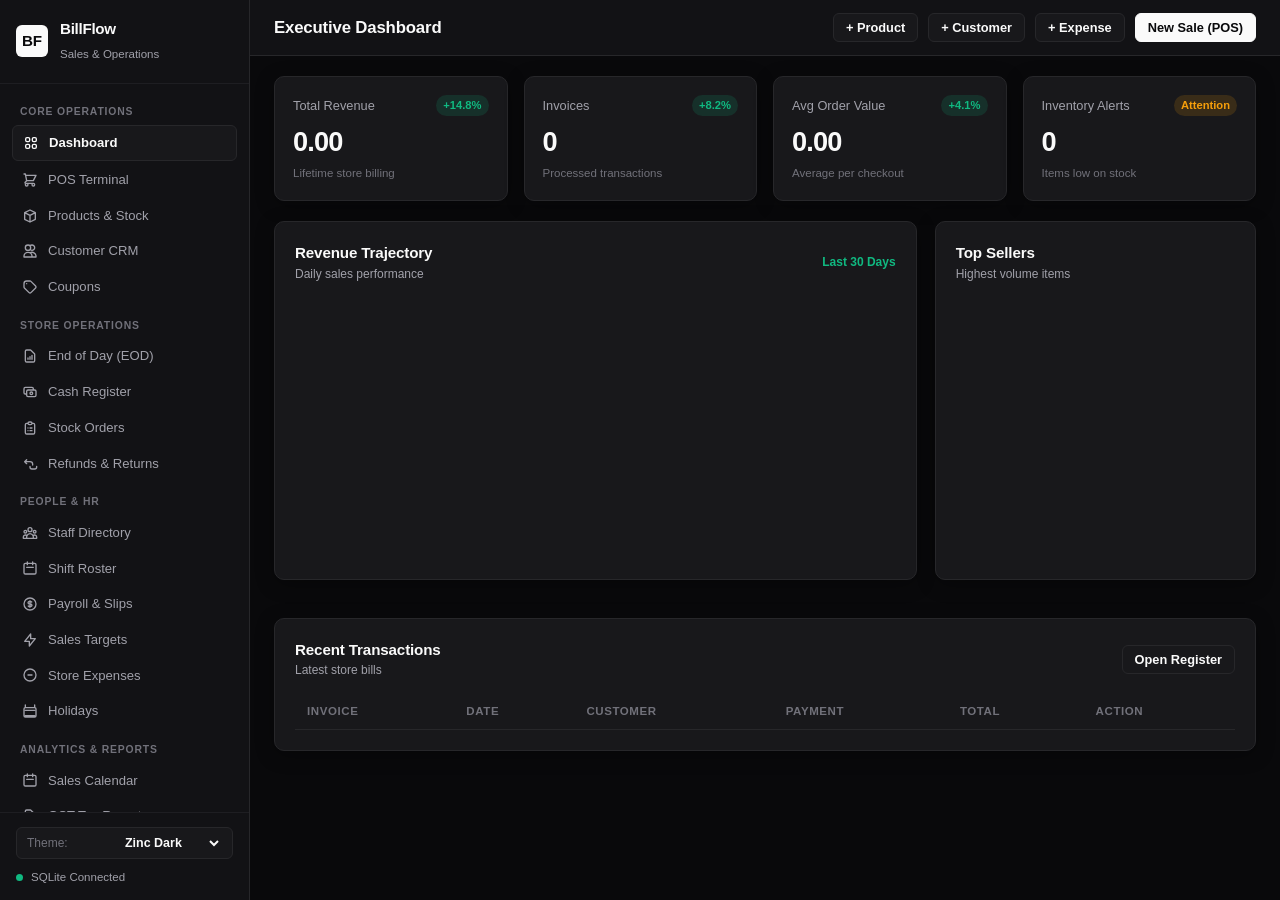
==== commit 287d667d: "feat: complete port of all 21 operational and analytical views, remove all emojis" ====
--- a/billflow/web/static/index.html
+++ b/billflow/web/static/index.html
@@ -3,360 +3,638 @@
 <head>
   <meta charset="UTF-8">
   <meta name="viewport" content="width=device-width, initial-scale=1.0">
-  <title>BillFlow ⚡ Next-Gen POS & Sales Dashboard</title>
-  <link rel="icon" href="data:image/svg+xml,<svg xmlns=%22http://www.w3.org/2000/svg%22 viewBox=%220 0 100 100%22><text y=%22.9em%22 font-size=%2290%22>⚡</text></svg>">
+  <title>BillFlow - Enterprise POS & Business Management</title>
   <link rel="stylesheet" href="styles.css">
   <script src="chart.min.js"></script>
 </head>
 <body>
 
   <div class="app-container">
-    <!-- Sidebar -->
+    <!-- Left Navigation Sidebar -->
     <aside class="sidebar">
       <div class="sidebar-header">
-        <div class="logo-badge">⚡</div>
+        <div class="logo-badge">BF</div>
         <div class="logo-text">
           <h1>BillFlow</h1>
-          <span>Sales & POS System</span>
-        </div>
-      </div>
-
-      <div class="nav-section">
-        <div class="nav-section-title">Core Operations</div>
-        <ul class="nav-list">
-          <li class="nav-item active" data-view="overview">
-            <svg fill="none" stroke="currentColor" viewBox="0 0 24 24"><path stroke-linecap="round" stroke-linejoin="round" d="M4 6a2 2 0 012-2h2a2 2 0 012 2v2a2 2 0 01-2 2H6a2 2 0 01-2-2V6zM14 6a2 2 0 012-2h2a2 2 0 012 2v2a2 2 0 01-2 2h-2a2 2 0 01-2-2V6zM4 16a2 2 0 012-2h2a2 2 0 012 2v2a2 2 0 01-2 2H6a2 2 0 01-2-2v-2zM14 16a2 2 0 012-2h2a2 2 0 012 2v2a2 2 0 01-2 2h-2a2 2 0 01-2-2v-2z"></path></svg>
-            Dashboard
-          </li>
-          <li class="nav-item" data-view="pos">
-            <svg fill="none" stroke="currentColor" viewBox="0 0 24 24"><path stroke-linecap="round" stroke-linejoin="round" d="M3 3h2l.4 2M7 13h10l4-8H5.4M7 13L5.4 5M7 13l-2.293 2.293c-.63.63-.184 1.707.707 1.707H17m0 0a2 2 0 100 4 2 2 0 000-4zm-8 2a2 2 0 11-4 0 2 2 0 014 0z"></path></svg>
-            POS Terminal
-          </li>
-        </ul>
-      </div>
-
-      <div class="nav-section">
-        <div class="nav-section-title">Inventory & CRM</div>
-        <ul class="nav-list">
-          <li class="nav-item" data-view="products">
-            <svg fill="none" stroke="currentColor" viewBox="0 0 24 24"><path stroke-linecap="round" stroke-linejoin="round" d="M20 7l-8-4-8 4m16 0l-8 4m8-4v10l-8 4m0-10L4 7m8 4v10M4 7v10l8 4"></path></svg>
-            Inventory Studio
-          </li>
-          <li class="nav-item" data-view="customers">
-            <svg fill="none" stroke="currentColor" viewBox="0 0 24 24"><path stroke-linecap="round" stroke-linejoin="round" d="M12 4.354a4 4 0 110 5.292M15 21H3v-1a6 6 0 0112 0v1zm0 0h6v-1a6 6 0 00-9-5.197M13 7a4 4 0 11-8 0 4 4 0 018 0z"></path></svg>
-            Customer CRM
-          </li>
-          <li class="nav-item" data-view="analytics">
-            <svg fill="none" stroke="currentColor" viewBox="0 0 24 24"><path stroke-linecap="round" stroke-linejoin="round" d="M9 19v-6a2 2 0 00-2-2H5a2 2 0 00-2 2v6a2 2 0 002 2h2a2 2 0 002-2zm0 0V9a2 2 0 012-2h2a2 2 0 012 2v10m-6 0a2 2 0 002 2h2a2 2 0 002-2m0 0V5a2 2 0 012-2h2a2 2 0 012 2v14a2 2 0 01-2 2h-2a2 2 0 01-2-2z"></path></svg>
-            Financial Analytics
-          </li>
-        </ul>
+          <span>Sales & Operations</span>
+        </div>
+      </div>
+
+      <div class="sidebar-scroll">
+        <!-- Core Section -->
+        <div class="nav-section">
+          <div class="nav-section-title">Core Operations</div>
+          <ul class="nav-list">
+            <li class="nav-item active" data-view="overview">
+              <svg fill="none" stroke="currentColor" viewBox="0 0 24 24"><path stroke-linecap="round" stroke-linejoin="round" d="M4 6a2 2 0 012-2h2a2 2 0 012 2v2a2 2 0 01-2 2H6a2 2 0 01-2-2V6zM14 6a2 2 0 012-2h2a2 2 0 012 2v2a2 2 0 01-2 2h-2a2 2 0 01-2-2V6zM4 16a2 2 0 012-2h2a2 2 0 012 2v2a2 2 0 01-2 2H6a2 2 0 01-2-2v-2zM14 16a2 2 0 012-2h2a2 2 0 012 2v2a2 2 0 01-2 2h-2a2 2 0 01-2-2v-2z"/></svg>
+              Dashboard
+            </li>
+            <li class="nav-item" data-view="pos">
+              <svg fill="none" stroke="currentColor" viewBox="0 0 24 24"><path stroke-linecap="round" stroke-linejoin="round" d="M3 3h2l.4 2M7 13h10l4-8H5.4M7 13L5.4 5M7 13l-2.293 2.293c-.63.63-.184 1.707.707 1.707H17m0 0a2 2 0 100 4 2 2 0 000-4zm-8 2a2 2 0 11-4 0 2 2 0 014 0z"/></svg>
+              POS Terminal
+            </li>
+            <li class="nav-item" data-view="products">
+              <svg fill="none" stroke="currentColor" viewBox="0 0 24 24"><path stroke-linecap="round" stroke-linejoin="round" d="M20 7l-8-4-8 4m16 0l-8 4m8-4v10l-8 4m0-10L4 7m8 4v10M4 7v10l8 4"/></svg>
+              Products & Stock
+            </li>
+            <li class="nav-item" data-view="customers">
+              <svg fill="none" stroke="currentColor" viewBox="0 0 24 24"><path stroke-linecap="round" stroke-linejoin="round" d="M12 4.354a4 4 0 110 5.292M15 21H3v-1a6 6 0 0112 0v1zm0 0h6v-1a6 6 0 00-9-5.197M13 7a4 4 0 11-8 0 4 4 0 018 0z"/></svg>
+              Customer CRM
+            </li>
+            <li class="nav-item" data-view="coupons">
+              <svg fill="none" stroke="currentColor" viewBox="0 0 24 24"><path stroke-linecap="round" stroke-linejoin="round" d="M7 7h.01M7 3h5c.512 0 1.024.195 1.414.586l7 7a2 2 0 010 2.828l-7 7a2 2 0 01-2.828 0l-7-7A1.994 1.994 0 013 12V7a4 4 0 014-4z"/></svg>
+              Coupons
+            </li>
+          </ul>
+        </div>
+
+        <!-- Operations Section -->
+        <div class="nav-section">
+          <div class="nav-section-title">Store Operations</div>
+          <ul class="nav-list">
+            <li class="nav-item" data-view="eod">
+              <svg fill="none" stroke="currentColor" viewBox="0 0 24 24"><path stroke-linecap="round" stroke-linejoin="round" d="M9 17v-2m3 2v-4m3 4v-6m2 10H7a2 2 0 01-2-2V5a2 2 0 012-2h5.586a1 1 0 01.707.293l5.414 5.414a1 1 0 01.293.707V19a2 2 0 01-2 2z"/></svg>
+              End of Day (EOD)
+            </li>
+            <li class="nav-item" data-view="cash_register">
+              <svg fill="none" stroke="currentColor" viewBox="0 0 24 24"><path stroke-linecap="round" stroke-linejoin="round" d="M17 9V7a2 2 0 00-2-2H5a2 2 0 00-2 2v6a2 2 0 002 2h2m2 4h10a2 2 0 002-2v-6a2 2 0 00-2-2H9a2 2 0 00-2 2v6a2 2 0 002 2zm7-5a2 2 0 11-4 0 2 2 0 014 0z"/></svg>
+              Cash Register
+            </li>
+            <li class="nav-item" data-view="purchase_orders">
+              <svg fill="none" stroke="currentColor" viewBox="0 0 24 24"><path stroke-linecap="round" stroke-linejoin="round" d="M9 5H7a2 2 0 00-2 2v12a2 2 0 002 2h10a2 2 0 002-2V7a2 2 0 00-2-2h-2M9 5a2 2 0 002 2h2a2 2 0 002-2M9 5a2 2 0 012-2h2a2 2 0 012 2m-3 7h3m-3 4h3m-6-4h.01M9 16h.01"/></svg>
+              Stock Orders
+            </li>
+            <li class="nav-item" data-view="refunds">
+              <svg fill="none" stroke="currentColor" viewBox="0 0 24 24"><path stroke-linecap="round" stroke-linejoin="round" d="M16 15v-1a4 4 0 00-4-4H4m0 0l3-3m-3 3l3 3m5 4v1a3 3 0 003 3h4a3 3 0 003-3v-1"/></svg>
+              Refunds & Returns
+            </li>
+          </ul>
+        </div>
+
+        <!-- People & HR Section -->
+        <div class="nav-section">
+          <div class="nav-section-title">People & HR</div>
+          <ul class="nav-list">
+            <li class="nav-item" data-view="staff">
+              <svg fill="none" stroke="currentColor" viewBox="0 0 24 24"><path stroke-linecap="round" stroke-linejoin="round" d="M17 20h5v-2a3 3 0 00-5.356-1.857M17 20H7m10 0v-2c0-.656-.126-1.283-.356-1.857M7 20H2v-2a3 3 0 015.356-1.857M7 20v-2c0-.656.126-1.283.356-1.857m0 0a5.002 5.002 0 019.288 0M15 7a3 3 0 11-6 0 3 3 0 016 0zm6 3a2 2 0 11-4 0 2 2 0 014 0zM7 10a2 2 0 11-4 0 2 2 0 014 0z"/></svg>
+              Staff Directory
+            </li>
+            <li class="nav-item" data-view="roster">
+              <svg fill="none" stroke="currentColor" viewBox="0 0 24 24"><path stroke-linecap="round" stroke-linejoin="round" d="M8 7V3m8 4V3m-9 8h10M5 21h14a2 2 0 002-2V7a2 2 0 00-2-2H5a2 2 0 00-2 2v12a2 2 0 002 2z"/></svg>
+              Shift Roster
+            </li>
+            <li class="nav-item" data-view="salary">
+              <svg fill="none" stroke="currentColor" viewBox="0 0 24 24"><path stroke-linecap="round" stroke-linejoin="round" d="M12 8c-1.657 0-3 .895-3 2s1.343 2 3 2 3 .895 3 2-1.343 2-3 2m0-8c1.11 0 2.08.402 2.599 1M12 8V7m0 1v8m0 0v1m0-1c-1.11 0-2.08-.402-2.599-1M21 12a9 9 0 11-18 0 9 9 0 0118 0z"/></svg>
+              Payroll & Slips
+            </li>
+            <li class="nav-item" data-view="targets">
+              <svg fill="none" stroke="currentColor" viewBox="0 0 24 24"><path stroke-linecap="round" stroke-linejoin="round" d="M13 10V3L4 14h7v7l9-11h-7z"/></svg>
+              Sales Targets
+            </li>
+            <li class="nav-item" data-view="expenses">
+              <svg fill="none" stroke="currentColor" viewBox="0 0 24 24"><path stroke-linecap="round" stroke-linejoin="round" d="M15 12H9m12 0a9 9 0 11-18 0 9 9 0 0118 0z"/></svg>
+              Store Expenses
+            </li>
+            <li class="nav-item" data-view="holidays">
+              <svg fill="none" stroke="currentColor" viewBox="0 0 24 24"><path stroke-linecap="round" stroke-linejoin="round" d="M5 3v4M19 3v4M5 11h14M5 19h14M5 7h14a2 2 0 012 2v10a2 2 0 01-2 2H5a2 2 0 01-2-2V9a2 2 0 012-2z"/></svg>
+              Holidays
+            </li>
+          </ul>
+        </div>
+
+        <!-- Analytics Section -->
+        <div class="nav-section">
+          <div class="nav-section-title">Analytics & Reports</div>
+          <ul class="nav-list">
+            <li class="nav-item" data-view="calendar">
+              <svg fill="none" stroke="currentColor" viewBox="0 0 24 24"><path stroke-linecap="round" stroke-linejoin="round" d="M8 7V3m8 4V3m-9 8h10M5 21h14a2 2 0 002-2V7a2 2 0 00-2-2H5a2 2 0 00-2 2v12a2 2 0 002 2z"/></svg>
+              Sales Calendar
+            </li>
+            <li class="nav-item" data-view="gst">
+              <svg fill="none" stroke="currentColor" viewBox="0 0 24 24"><path stroke-linecap="round" stroke-linejoin="round" d="M9 12h6m-6 4h6m2 5H7a2 2 0 01-2-2V5a2 2 0 012-2h5.586a1 1 0 01.707.293l5.414 5.414a1 1 0 01.293.707V19a2 2 0 01-2 2z"/></svg>
+              GST Tax Report
+            </li>
+            <li class="nav-item" data-view="breakeven">
+              <svg fill="none" stroke="currentColor" viewBox="0 0 24 24"><path stroke-linecap="round" stroke-linejoin="round" d="M3 6l3 18h12l3-18H3zm16 6H5"/></svg>
+              Break-Even Analysis
+            </li>
+            <li class="nav-item" data-view="insights">
+              <svg fill="none" stroke="currentColor" viewBox="0 0 24 24"><path stroke-linecap="round" stroke-linejoin="round" d="M9.663 17h4.673M12 3v1m6.364 1.636l-.707.707M21 12h-1M4 12H3m3.343-5.657l-.707-.707m2.828 9.9a5 5 0 117.072 0l-.548.547A3.374 3.374 0 0014 18.469V19a2 2 0 11-4 0v-.531c0-.895-.356-1.754-.988-2.386l-.548-.547z"/></svg>
+              Business Insights
+            </li>
+            <li class="nav-item" data-view="analytics_plus">
+              <svg fill="none" stroke="currentColor" viewBox="0 0 24 24"><path stroke-linecap="round" stroke-linejoin="round" d="M7 12l3-3 3 3 4-4M8 21l4-4 4 4M3 4h18M4 4h16v12a1 1 0 01-1 1H5a1 1 0 01-1-1V4z"/></svg>
+              Day & Peak Patterns
+            </li>
+            <li class="nav-item" data-view="settings">
+              <svg fill="none" stroke="currentColor" viewBox="0 0 24 24"><path stroke-linecap="round" stroke-linejoin="round" d="M10.325 4.317c.426-1.756 2.924-1.756 3.35 0a1.724 1.724 0 002.573 1.066c1.543-.94 3.31.826 2.37 2.37a1.724 1.724 0 001.065 2.572c1.756.426 1.756 2.924 0 3.35a1.724 1.724 0 00-1.066 2.573c.94 1.543-.826 3.31-2.37 2.37a1.724 1.724 0 00-2.572 1.065c-.426 1.756-2.924 1.756-3.35 0a1.724 1.724 0 00-2.573-1.066c-1.543.94-3.31-.826-2.37-2.37a1.724 1.724 0 00-1.065-2.572c-1.756-.426-1.756-2.924 0-3.35a1.724 1.724 0 001.066-2.573c-.94-1.543.826-3.31 2.37-2.37.996.608 2.296.07 2.572-1.065z"/><path stroke-linecap="round" stroke-linejoin="round" d="M15 12a3 3 0 11-6 0 3 3 0 016 0z"/></svg>
+              Settings & Export
+            </li>
+          </ul>
+        </div>
       </div>
 
       <div class="sidebar-footer">
         <div class="theme-selector-box">
           <span style="color:var(--text-dim); font-size:0.75rem;">Theme:</span>
           <select id="theme-select" class="theme-select">
-            <option value="zinc-dark">Zinc Dark (shadcn)</option>
-            <option value="zinc-light">Zinc Light (Clean)</option>
-            <option value="emerald-dark">Emerald Fintech</option>
-            <option value="violet-dark">Violet Modern</option>
+            <option value="zinc-dark">Zinc Dark</option>
+            <option value="zinc-light">Zinc Light</option>
+            <option value="emerald-dark">Emerald Dark</option>
+            <option value="violet-dark">Violet Dark</option>
           </select>
         </div>
         <div class="db-pill">
           <span class="status-dot"></span>
-          <span>SQLite Connected (206 Bills)</span>
+          <span>SQLite Connected</span>
         </div>
       </div>
     </aside>
 
     <!-- Main Content Area -->
     <main class="main-wrapper">
-      <!-- Top Header -->
       <header class="top-header">
         <div class="header-left">
           <h2 id="current-page-title" class="page-title">Executive Dashboard</h2>
         </div>
         <div class="header-right">
-          <button class="quick-btn" onclick="openModal('add-product-modal')">
-            <span>+ Product</span>
-          </button>
-          <button class="quick-btn" onclick="openModal('add-customer-modal')">
-            <span>+ Customer</span>
-          </button>
-          <button class="quick-btn primary" onclick="switchView('pos')">
-            <span>⚡ New Sale (POS)</span>
-          </button>
+          <button class="quick-btn" onclick="openModal('add-product-modal')">+ Product</button>
+          <button class="quick-btn" onclick="openModal('add-customer-modal')">+ Customer</button>
+          <button class="quick-btn" onclick="openModal('add-expense-modal')">+ Expense</button>
+          <button class="quick-btn primary" onclick="switchView('pos')">New Sale (POS)</button>
         </div>
       </header>
 
-      <!-- Scrollable Views Content -->
       <div class="content-area">
 
-        <!-- VIEW 1: OVERVIEW DASHBOARD -->
+        <!-- 1. OVERVIEW DASHBOARD -->
         <div id="view-overview" class="view-panel active">
-          <!-- 4 KPI Cards (shadcn SectionCards) -->
           <div class="kpi-grid">
             <div class="kpi-card">
-              <div class="kpi-header">
-                <span class="kpi-title">Total Revenue</span>
-                <span class="kpi-pill up">↗ +14.8%</span>
-              </div>
-              <div id="kpi-revenue" class="kpi-value">₹0.00</div>
-              <div class="kpi-subtext">Seeded database revenue</div>
-            </div>
-
+              <div class="kpi-header"><span class="kpi-title">Total Revenue</span><span class="kpi-pill up">+14.8%</span></div>
+              <div id="kpi-revenue" class="kpi-value">0.00</div>
+              <div class="kpi-subtext">Lifetime store billing</div>
+            </div>
             <div class="kpi-card">
-              <div class="kpi-header">
-                <span class="kpi-title">Total Transactions</span>
-                <span class="kpi-pill up">↗ +8.2%</span>
-              </div>
+              <div class="kpi-header"><span class="kpi-title">Invoices</span><span class="kpi-pill up">+8.2%</span></div>
               <div id="kpi-bills" class="kpi-value">0</div>
-              <div class="kpi-subtext">Completed invoices</div>
-            </div>
-
+              <div class="kpi-subtext">Processed transactions</div>
+            </div>
             <div class="kpi-card">
-              <div class="kpi-header">
-                <span class="kpi-title">Avg Order Value</span>
-                <span class="kpi-pill up">↗ +4.1%</span>
-              </div>
-              <div id="kpi-aov" class="kpi-value">₹0.00</div>
-              <div class="kpi-subtext">Across all sales</div>
-            </div>
-
+              <div class="kpi-header"><span class="kpi-title">Avg Order Value</span><span class="kpi-pill up">+4.1%</span></div>
+              <div id="kpi-aov" class="kpi-value">0.00</div>
+              <div class="kpi-subtext">Average per checkout</div>
+            </div>
             <div class="kpi-card">
-              <div class="kpi-header">
-                <span class="kpi-title">Inventory Alerts</span>
-                <span class="kpi-pill warning">⚡ Attention</span>
-              </div>
+              <div class="kpi-header"><span class="kpi-title">Inventory Alerts</span><span class="kpi-pill warning">Attention</span></div>
               <div id="kpi-stock" class="kpi-value">0</div>
-              <div class="kpi-subtext">Items below reorder point</div>
-            </div>
-          </div>
-
-          <!-- Charts and Leaderboard Grid -->
+              <div class="kpi-subtext">Items low on stock</div>
+            </div>
+          </div>
+
           <div class="dashboard-grid">
-            <!-- Revenue Timeline Chart -->
             <div class="card-panel">
               <div class="card-panel-header">
-                <div>
-                  <div class="card-panel-title">Revenue Trajectory</div>
-                  <div class="card-panel-desc">Daily sales performance & trends</div>
-                </div>
+                <div><div class="card-panel-title">Revenue Trajectory</div><div class="card-panel-desc">Daily sales performance</div></div>
                 <div style="font-size:0.75rem; color:var(--accent); font-weight:600;">Last 30 Days</div>
               </div>
-              <div style="height: 280px; position:relative;">
-                <canvas id="revenueChart"></canvas>
-              </div>
-            </div>
-
-            <!-- Top Products -->
+              <div style="height: 260px; position:relative;"><canvas id="revenueChart"></canvas></div>
+            </div>
+
             <div class="card-panel">
               <div class="card-panel-header">
-                <div>
-                  <div class="card-panel-title">Top Sellers</div>
-                  <div class="card-panel-desc">Highest volume items</div>
-                </div>
-              </div>
-              <div id="top-products-list" style="margin-top: 10px;">
-                <!-- Populated via JS -->
-              </div>
-            </div>
-          </div>
-
-          <!-- Recent Transactions Table -->
-          <div class="card-panel">
-            <div class="card-panel-header">
-              <div>
-                <div class="card-panel-title">Recent Transactions</div>
-                <div class="card-panel-desc">Latest store bills and payment confirmations</div>
-              </div>
-              <button class="quick-btn" onclick="switchView('pos')">Go to Register</button>
-            </div>
-            <div class="table-container">
-              <table class="modern-table">
-                <thead>
-                  <tr>
-                    <th>Invoice</th>
-                    <th>Date</th>
-                    <th>Customer</th>
-                    <th>Payment</th>
-                    <th>Total</th>
-                    <th>Action</th>
-                  </tr>
-                </thead>
-                <tbody id="recent-bills-tbody">
-                  <!-- Populated via JS -->
-                </tbody>
-              </table>
-            </div>
-          </div>
-        </div>
-
-        <!-- VIEW 2: POS TERMINAL -->
+                <div><div class="card-panel-title">Top Sellers</div><div class="card-panel-desc">Highest volume items</div></div>
+              </div>
+              <div id="top-products-list" style="margin-top: 10px;"></div>
+            </div>
+          </div>
+
+          <div class="card-panel">
+            <div class="card-panel-header">
+              <div><div class="card-panel-title">Recent Transactions</div><div class="card-panel-desc">Latest store bills</div></div>
+              <button class="quick-btn" onclick="switchView('pos')">Open Register</button>
+            </div>
+            <div class="table-container">
+              <table class="modern-table">
+                <thead><tr><th>Invoice</th><th>Date</th><th>Customer</th><th>Payment</th><th>Total</th><th>Action</th></tr></thead>
+                <tbody id="recent-bills-tbody"></tbody>
+              </table>
+            </div>
+          </div>
+        </div>
+
+        <!-- 2. POS TERMINAL -->
         <div id="view-pos" class="view-panel">
           <div class="pos-layout">
-            <!-- Catalog Side -->
             <div class="pos-catalog">
               <div class="pos-toolbar">
                 <div class="search-input-box">
-                  <svg fill="none" stroke="currentColor" viewBox="0 0 24 24"><path stroke-linecap="round" stroke-linejoin="round" stroke-width="2" d="M21 21l-6-6m2-5a7 7 0 11-14 0 7 7 0 0114 0z"></path></svg>
-                  <input id="pos-search-input" type="text" class="modern-input" placeholder="Search by product name, barcode, or HSN...">
+                  <svg fill="none" stroke="currentColor" viewBox="0 0 24 24"><path stroke-linecap="round" stroke-linejoin="round" stroke-width="2" d="M21 21l-6-6m2-5a7 7 0 11-14 0 7 7 0 0114 0z"/></svg>
+                  <input id="pos-search-input" type="text" class="modern-input" placeholder="Search product name, barcode, or HSN...">
                 </div>
               </div>
-
-              <!-- Category filter pills -->
-              <div id="pos-category-chips" class="category-chips">
-                <!-- Populated via JS -->
-              </div>
-
-              <!-- Product Cards Grid -->
-              <div id="pos-products-grid" class="pos-product-grid">
-                <!-- Populated via JS -->
-              </div>
-            </div>
-
-            <!-- Sticky Cart Drawer -->
+              <div id="pos-category-chips" class="category-chips"></div>
+              <div id="pos-products-grid" class="pos-product-grid"></div>
+            </div>
+
             <div class="pos-cart-panel">
               <div class="cart-header">
-                <div>
-                  <div style="font-weight:700; font-size:1rem;">Current Bill</div>
-                  <div id="cart-count-badge" style="font-size:0.75rem; color:var(--text-dim);">0 items</div>
-                </div>
-                <button class="quick-btn" style="padding:4px 8px; font-size:0.75rem;" onclick="state.cart=[]; renderCart();">Clear</button>
-              </div>
-
-              <!-- Customer Select -->
-              <div style="padding:10px 18px; border-bottom:1px solid var(--border-subtle);">
-                <select id="pos-customer-select" class="modern-input" style="padding:6px 10px; font-size:0.8rem;">
-                  <!-- Options populated via JS -->
-                </select>
-              </div>
-
-              <!-- Cart Line Items -->
-              <div id="cart-items-list" class="cart-items-list">
-                <!-- Populated via JS -->
-              </div>
-
-              <!-- Coupon Code Entry -->
-              <div style="padding:10px 18px; border-top:1px solid var(--border-subtle); display:flex; gap:8px;">
-                <input id="pos-coupon-input" type="text" class="modern-input" placeholder="Promo / Coupon (e.g. FESTIVE20)" style="padding:6px 10px; font-size:0.8rem; text-transform:uppercase;">
-                <button id="apply-coupon-btn" class="quick-btn" style="padding:6px 12px; font-size:0.8rem;">Apply</button>
-              </div>
-
-              <!-- Cart Summary & Checkout -->
+                <div><div style="font-weight:700; font-size:0.95rem;">Current Cart</div><div id="cart-count-badge" style="font-size:0.72rem; color:var(--text-dim);">0 items</div></div>
+                <button class="quick-btn" style="padding:3px 8px; font-size:0.72rem;" onclick="state.cart=[]; renderCart();">Clear</button>
+              </div>
+              <div style="padding:8px 16px; border-bottom:1px solid var(--border-subtle);">
+                <select id="pos-customer-select" class="modern-input no-icon" style="padding:6px 10px; font-size:0.78rem;"></select>
+              </div>
+              <div id="cart-items-list" class="cart-items-list"></div>
+              <div style="padding:8px 16px; border-top:1px solid var(--border-subtle); display:flex; gap:6px;">
+                <input id="pos-coupon-input" type="text" class="modern-input no-icon" placeholder="Coupon Code (e.g. FESTIVE20)" style="padding:6px 10px; font-size:0.78rem; text-transform:uppercase;">
+                <button id="apply-coupon-btn" class="quick-btn" style="padding:6px 10px; font-size:0.75rem;">Apply</button>
+              </div>
               <div class="cart-summary">
-                <div class="summary-row">
-                  <span>Subtotal:</span>
-                  <span id="cart-subtotal">₹0.00</span>
-                </div>
-                <div class="summary-row">
-                  <span>Discount:</span>
-                  <span id="cart-discount" style="color:var(--accent)">-₹0.00</span>
-                </div>
-                <div class="summary-row">
-                  <span>GST Tax (18%):</span>
-                  <span id="cart-tax">₹0.00</span>
-                </div>
-                <div class="summary-row grand-total">
-                  <span>Total Amount:</span>
-                  <span id="cart-grand-total">₹0.00</span>
-                </div>
-                <button id="checkout-action-btn" class="checkout-btn" disabled>
-                  <span>Checkout & Bill</span>
-                  <svg width="18" height="18" fill="none" stroke="currentColor" viewBox="0 0 24 24"><path stroke-linecap="round" stroke-linejoin="round" stroke-width="2" d="M14 5l7 7m0 0l-7 7m7-7H3"></path></svg>
-                </button>
-              </div>
-            </div>
-          </div>
-        </div>
-
-        <!-- VIEW 3: INVENTORY STUDIO -->
+                <div class="summary-row"><span>Subtotal:</span><span id="cart-subtotal">0.00</span></div>
+                <div class="summary-row"><span>Discount:</span><span id="cart-discount" style="color:var(--accent)">-0.00</span></div>
+                <div class="summary-row"><span>GST Tax (18%):</span><span id="cart-tax">0.00</span></div>
+                <div class="summary-row grand-total"><span>Total Amount:</span><span id="cart-grand-total">0.00</span></div>
+                <button id="checkout-action-btn" class="checkout-btn" disabled onclick="openCheckoutModal()">Checkout</button>
+              </div>
+            </div>
+          </div>
+        </div>
+
+        <!-- 3. PRODUCTS & INVENTORY -->
         <div id="view-products" class="view-panel">
           <div class="card-panel">
             <div class="card-panel-header">
-              <div>
-                <div class="card-panel-title">Product Catalog & Stock Management</div>
-                <div class="card-panel-desc">Manage SKU pricing, tax codes, and warehouse replenishment</div>
-              </div>
-              <button class="quick-btn primary" onclick="openModal('add-product-modal')">+ Add New Product</button>
-            </div>
-            <div class="table-container">
-              <table class="modern-table">
-                <thead>
-                  <tr>
-                    <th>ID</th>
-                    <th>Product Name</th>
-                    <th>Category</th>
-                    <th>Unit Price</th>
-                    <th>Status</th>
-                    <th>HSN</th>
-                    <th>Actions</th>
-                  </tr>
-                </thead>
-                <tbody id="products-tbody">
-                  <!-- Populated via JS -->
-                </tbody>
-              </table>
-            </div>
-          </div>
-        </div>
-
-        <!-- VIEW 4: CUSTOMER CRM -->
+              <div><div class="card-panel-title">Product Catalog & Inventory</div><div class="card-panel-desc">Manage SKU pricing, tax codes, and warehouse replenishment</div></div>
+              <button class="quick-btn primary" onclick="openModal('add-product-modal')">+ Add Product</button>
+            </div>
+            <div class="table-container">
+              <table class="modern-table">
+                <thead><tr><th>ID</th><th>Name</th><th>Category</th><th>Unit Price</th><th>Stock</th><th>HSN Code</th><th>Actions</th></tr></thead>
+                <tbody id="products-tbody"></tbody>
+              </table>
+            </div>
+          </div>
+        </div>
+
+        <!-- 4. CUSTOMER CRM -->
         <div id="view-customers" class="view-panel">
           <div class="card-panel">
             <div class="card-panel-header">
-              <div>
-                <div class="card-panel-title">Customer Relationship Management (CRM)</div>
-                <div class="card-panel-desc">Customer profiles, loyalty tiers, and lifetime expenditures</div>
-              </div>
+              <div><div class="card-panel-title">Customer Relationship Management</div><div class="card-panel-desc">Profiles, tiers, and purchase histories</div></div>
               <button class="quick-btn primary" onclick="openModal('add-customer-modal')">+ Add Customer</button>
             </div>
             <div class="table-container">
               <table class="modern-table">
-                <thead>
-                  <tr>
-                    <th>ID</th>
-                    <th>Customer Name</th>
-                    <th>Contact Phone</th>
-                    <th>Tier / Tag</th>
-                    <th>Lifetime Spent</th>
-                    <th>Orders Count</th>
-                  </tr>
-                </thead>
-                <tbody id="customers-tbody">
-                  <!-- Populated via JS -->
-                </tbody>
-              </table>
-            </div>
-          </div>
-        </div>
-
-        <!-- VIEW 5: FINANCIAL ANALYTICS -->
-        <div id="view-analytics" class="view-panel">
-          <div class="dashboard-grid">
+                <thead><tr><th>ID</th><th>Name</th><th>Phone</th><th>Email</th><th>Tier</th><th>Total Spent</th><th>Visits</th></tr></thead>
+                <tbody id="customers-tbody"></tbody>
+              </table>
+            </div>
+          </div>
+        </div>
+
+        <!-- 5. COUPONS -->
+        <div id="view-coupons" class="view-panel">
+          <div class="card-panel">
+            <div class="card-panel-header">
+              <div><div class="card-panel-title">Promotions & Coupons</div><div class="card-panel-desc">Discount promo codes and minimum bill thresholds</div></div>
+              <button class="quick-btn primary" onclick="openModal('add-coupon-modal')">+ Add Coupon</button>
+            </div>
+            <div class="table-container">
+              <table class="modern-table">
+                <thead><tr><th>Code</th><th>Type</th><th>Value</th><th>Min Bill</th><th>Expiry</th><th>Status</th><th>Used</th><th>Actions</th></tr></thead>
+                <tbody id="coupons-tbody"></tbody>
+              </table>
+            </div>
+          </div>
+        </div>
+
+        <!-- 6. END OF DAY (EOD) -->
+        <div id="view-eod" class="view-panel">
+          <div class="card-panel">
+            <div class="card-panel-header">
+              <div><div class="card-panel-title">End of Day (EOD) Reconciliation</div><div class="card-panel-desc">Daily revenue closing, payment splits, and register balance</div></div>
+              <div style="display:flex; gap:8px;">
+                <input id="eod-date-input" type="date" class="modern-input no-icon" style="width:150px;">
+                <button class="quick-btn primary" onclick="loadEOD()">Load EOD</button>
+                <button class="quick-btn" onclick="window.print()">Print EOD</button>
+              </div>
+            </div>
+            <div class="kpi-grid">
+              <div class="kpi-card"><div class="kpi-title">Total Sales</div><div id="eod-rev" class="kpi-value">0.00</div></div>
+              <div class="kpi-card"><div class="kpi-title">Refunds Deducted</div><div id="eod-refunds" class="kpi-value" style="color:var(--danger)">0.00</div></div>
+              <div class="kpi-card"><div class="kpi-title">Net Revenue</div><div id="eod-net" class="kpi-value" style="color:var(--accent)">0.00</div></div>
+              <div class="kpi-card"><div class="kpi-title">Operating Expenses</div><div id="eod-exp" class="kpi-value">0.00</div></div>
+            </div>
+            <div class="grid-equal-2">
+              <div class="card-panel">
+                <div class="card-panel-title">Payment Method Breakdown</div>
+                <div id="eod-payment-list" style="margin-top:10px;"></div>
+              </div>
+              <div class="card-panel">
+                <div class="card-panel-title">Staff Sales Performance</div>
+                <div id="eod-staff-list" style="margin-top:10px;"></div>
+              </div>
+            </div>
+          </div>
+        </div>
+
+        <!-- 7. CASH REGISTER -->
+        <div id="view-cash_register" class="view-panel">
+          <div class="card-panel">
+            <div class="card-panel-header">
+              <div><div class="card-panel-title">Cash Register & Float</div><div class="card-panel-desc">Opening float, cash sales, cash refunds, and closing balance</div></div>
+              <div style="display:flex; gap:8px;">
+                <input id="cash-reg-date" type="date" class="modern-input no-icon" style="width:150px;">
+                <button class="quick-btn" onclick="loadCashRegister()">Load Date</button>
+                <button class="quick-btn primary" onclick="openModal('set-opening-cash-modal')">Set Opening Float</button>
+              </div>
+            </div>
+            <div class="kpi-grid">
+              <div class="kpi-card"><div class="kpi-title">Opening Cash</div><div id="reg-opening" class="kpi-value">0.00</div></div>
+              <div class="kpi-card"><div class="kpi-title">Cash Sales In</div><div id="reg-sales" class="kpi-value" style="color:var(--accent)">+0.00</div></div>
+              <div class="kpi-card"><div class="kpi-title">Cash Out / Refunds</div><div id="reg-out" class="kpi-value" style="color:var(--danger)">-0.00</div></div>
+              <div class="kpi-card"><div class="kpi-title">Expected Closing Cash</div><div id="reg-closing" class="kpi-value">0.00</div></div>
+            </div>
+            <div class="card-panel-title">Register Transaction Log</div>
+            <div class="table-container" style="margin-top:8px;">
+              <table class="modern-table">
+                <thead><tr><th>Type</th><th>Description</th><th>Amount</th></tr></thead>
+                <tbody id="cash-register-tbody"></tbody>
+              </table>
+            </div>
+          </div>
+        </div>
+
+        <!-- 8. STOCK ORDERS (PURCHASE ORDERS) -->
+        <div id="view-purchase_orders" class="view-panel">
+          <div class="card-panel">
+            <div class="card-panel-header">
+              <div><div class="card-panel-title">Stock Purchase Orders</div><div class="card-panel-desc">Supplier orders and auto-reorder replenishment</div></div>
+              <div style="display:flex; gap:8px;">
+                <button class="quick-btn accent" onclick="quickReorderAll()">Quick Reorder Low Stock</button>
+                <button class="quick-btn primary" onclick="openModal('add-po-modal')">+ Create Order</button>
+              </div>
+            </div>
+            <div class="table-container">
+              <table class="modern-table">
+                <thead><tr><th>PO #</th><th>Date</th><th>Product</th><th>Qty</th><th>Unit Cost</th><th>Supplier</th><th>Status</th><th>Actions</th></tr></thead>
+                <tbody id="po-tbody"></tbody>
+              </table>
+            </div>
+          </div>
+        </div>
+
+        <!-- 9. REFUNDS & RETURNS -->
+        <div id="view-refunds" class="view-panel">
+          <div class="card-panel">
+            <div class="card-panel-header">
+              <div><div class="card-panel-title">Refunds & Returns</div><div class="card-panel-desc">Lookup invoice, process return, and automatically restock items</div></div>
+            </div>
+            <div style="display:flex; gap:10px; margin-bottom:16px;">
+              <input id="refund-search-input" type="text" class="modern-input no-icon" placeholder="Enter Invoice # or Customer name...">
+              <button class="quick-btn primary" onclick="searchRefundBills()">Find Bill</button>
+            </div>
+            <div class="table-container">
+              <table class="modern-table">
+                <thead><tr><th>Invoice</th><th>Date</th><th>Customer</th><th>Amount</th><th>Payment Mode</th><th>Action</th></tr></thead>
+                <tbody id="refund-search-tbody"></tbody>
+              </table>
+            </div>
+          </div>
+        </div>
+
+        <!-- 10. STAFF DIRECTORY -->
+        <div id="view-staff" class="view-panel">
+          <div class="card-panel">
+            <div class="card-panel-header">
+              <div><div class="card-panel-title">Staff Management</div><div class="card-panel-desc">Store personnel, roles, shifts, and commission rates</div></div>
+              <button class="quick-btn primary" onclick="openModal('add-staff-modal')">+ Add Staff Member</button>
+            </div>
+            <div class="table-container">
+              <table class="modern-table">
+                <thead><tr><th>ID</th><th>Name</th><th>Phone</th><th>Role</th><th>Shift Hours</th><th>Commission %</th><th>Base Salary</th><th>Status</th><th>Actions</th></tr></thead>
+                <tbody id="staff-tbody"></tbody>
+              </table>
+            </div>
+          </div>
+        </div>
+
+        <!-- 11. SHIFT ROSTER -->
+        <div id="view-roster" class="view-panel">
+          <div class="card-panel">
+            <div class="card-panel-header">
+              <div><div class="card-panel-title">Weekly Shift Roster</div><div class="card-panel-desc">Staff shift scheduling for Monday to Sunday</div></div>
+              <div style="display:flex; gap:8px;">
+                <input id="roster-week-input" type="text" class="modern-input no-icon" value="2026-W45" style="width:120px;">
+                <button class="quick-btn primary" onclick="loadRoster()">Load Week</button>
+              </div>
+            </div>
+            <div class="table-container">
+              <table class="modern-table">
+                <thead><tr><th>Staff</th><th>Role</th><th>Mon</th><th>Tue</th><th>Wed</th><th>Thu</th><th>Fri</th><th>Sat</th><th>Sun</th></tr></thead>
+                <tbody id="roster-tbody"></tbody>
+              </table>
+            </div>
+          </div>
+        </div>
+
+        <!-- 12. PAYROLL & SALARY SLIPS -->
+        <div id="view-salary" class="view-panel">
+          <div class="card-panel">
+            <div class="card-panel-header">
+              <div><div class="card-panel-title">Payroll & Salary Slips</div><div class="card-panel-desc">Base salary + commission earned from sales - advance deductions</div></div>
+              <button class="quick-btn primary" onclick="openModal('add-advance-modal')">+ Record Advance</button>
+            </div>
+            <div class="table-container">
+              <table class="modern-table">
+                <thead><tr><th>Staff</th><th>Role</th><th>Base Salary</th><th>Sales Handled</th><th>Commission</th><th>Advances</th><th>Net Payout</th></tr></thead>
+                <tbody id="salary-tbody"></tbody>
+              </table>
+            </div>
+          </div>
+        </div>
+
+        <!-- 13. SALES TARGETS -->
+        <div id="view-targets" class="view-panel">
+          <div class="card-panel">
+            <div class="card-panel-header">
+              <div><div class="card-panel-title">Monthly Sales Targets</div><div class="card-panel-desc">Target vs actual performance</div></div>
+              <button class="quick-btn primary" onclick="openModal('edit-target-modal')">Set Monthly Target</button>
+            </div>
+            <div class="kpi-grid">
+              <div class="kpi-card"><div class="kpi-title">Current Target</div><div id="target-amt" class="kpi-value">0.00</div></div>
+              <div class="kpi-card"><div class="kpi-title">Current Revenue</div><div id="target-rev" class="kpi-value" style="color:var(--accent)">0.00</div></div>
+              <div class="kpi-card"><div class="kpi-title">Progress Achieved</div><div id="target-pct" class="kpi-value">0%</div></div>
+            </div>
+            <div class="card-panel-title" style="margin-top:16px;">Staff Individual Targets</div>
+            <div class="table-container" style="margin-top:8px;">
+              <table class="modern-table">
+                <thead><tr><th>Staff Member</th><th>Role</th><th>Target</th><th>Revenue Achieved</th><th>Progress</th></tr></thead>
+                <tbody id="staff-targets-tbody"></tbody>
+              </table>
+            </div>
+          </div>
+        </div>
+
+        <!-- 14. EXPENSES -->
+        <div id="view-expenses" class="view-panel">
+          <div class="card-panel">
+            <div class="card-panel-header">
+              <div><div class="card-panel-title">Operational Store Expenses</div><div class="card-panel-desc">Rent, electricity, supplies, maintenance, and miscellaneous costs</div></div>
+              <button class="quick-btn primary" onclick="openModal('add-expense-modal')">+ Log Expense</button>
+            </div>
+            <div class="table-container">
+              <table class="modern-table">
+                <thead><tr><th>Date</th><th>Category</th><th>Amount</th><th>Note</th><th>Actions</th></tr></thead>
+                <tbody id="expenses-tbody"></tbody>
+              </table>
+            </div>
+          </div>
+        </div>
+
+        <!-- 15. HOLIDAYS -->
+        <div id="view-holidays" class="view-panel">
+          <div class="card-panel">
+            <div class="card-panel-header">
+              <div><div class="card-panel-title">Store Holidays Calendar</div><div class="card-panel-desc">Planned holiday closures</div></div>
+              <button class="quick-btn primary" onclick="openModal('add-holiday-modal')">+ Add Holiday</button>
+            </div>
+            <div class="table-container">
+              <table class="modern-table">
+                <thead><tr><th>Date</th><th>Holiday Name</th><th>Type</th><th>Actions</th></tr></thead>
+                <tbody id="holidays-tbody"></tbody>
+              </table>
+            </div>
+          </div>
+        </div>
+
+        <!-- 16. SALES CALENDAR -->
+        <div id="view-calendar" class="view-panel">
+          <div class="card-panel">
+            <div class="card-panel-header">
+              <div><div class="card-panel-title">Monthly Sales Calendar Heatmap</div><div class="card-panel-desc">Daily revenue distribution</div></div>
+              <div style="display:flex; gap:8px;">
+                <input id="cal-month-select" type="month" class="modern-input no-icon" value="2026-11" style="width:140px;">
+                <button class="quick-btn primary" onclick="loadCalendarHeat()">Load Month</button>
+              </div>
+            </div>
+            <div id="calendar-heatmap-container" class="calendar-grid"></div>
+          </div>
+        </div>
+
+        <!-- 17. GST TAX REPORT -->
+        <div id="view-gst" class="view-panel">
+          <div class="card-panel">
+            <div class="card-panel-header">
+              <div><div class="card-panel-title">GST Tax Filing Report</div><div class="card-panel-desc">HSN-wise breakdown and CGST/SGST liability</div></div>
+              <div style="display:flex; gap:8px;">
+                <input id="gst-from-date" type="date" class="modern-input no-icon" style="width:140px;">
+                <input id="gst-to-date" type="date" class="modern-input no-icon" style="width:140px;">
+                <button class="quick-btn primary" onclick="loadGSTReport()">Generate Report</button>
+              </div>
+            </div>
+            <div class="kpi-grid">
+              <div class="kpi-card"><div class="kpi-title">Taxable Turnover</div><div id="gst-taxable" class="kpi-value">0.00</div></div>
+              <div class="kpi-card"><div class="kpi-title">CGST (9%)</div><div id="gst-cgst" class="kpi-value">0.00</div></div>
+              <div class="kpi-card"><div class="kpi-title">SGST (9%)</div><div id="gst-sgst" class="kpi-value">0.00</div></div>
+              <div class="kpi-card"><div class="kpi-title">Total GST Liability</div><div id="gst-total" class="kpi-value" style="color:var(--accent)">0.00</div></div>
+            </div>
+            <div class="table-container">
+              <table class="modern-table">
+                <thead><tr><th>HSN Code</th><th>Category</th><th>Qty Sold</th><th>Taxable Value</th><th>CGST (9%)</th><th>SGST (9%)</th></tr></thead>
+                <tbody id="gst-tbody"></tbody>
+              </table>
+            </div>
+          </div>
+        </div>
+
+        <!-- 18. BREAK-EVEN ANALYSIS -->
+        <div id="view-breakeven" class="view-panel">
+          <div class="card-panel">
+            <div class="card-panel-header">
+              <div><div class="card-panel-title">Break-Even Analysis</div><div class="card-panel-desc">Fixed overhead costs vs realized revenues</div></div>
+            </div>
+            <div class="kpi-grid">
+              <div class="kpi-card"><div class="kpi-title">Fixed Operating Costs</div><div id="be-fixed" class="kpi-value">0.00</div></div>
+              <div class="kpi-card"><div class="kpi-title">Realized Revenue</div><div id="be-rev" class="kpi-value">0.00</div></div>
+              <div class="kpi-card"><div class="kpi-title">Break-Even Status</div><div id="be-status" class="kpi-value" style="font-size:1.2rem;">Analyzing...</div></div>
+              <div class="kpi-card"><div class="kpi-title">Units Needed (Top Item)</div><div id="be-units" class="kpi-value">0</div></div>
+            </div>
+          </div>
+        </div>
+
+        <!-- 19. BUSINESS INSIGHTS -->
+        <div id="view-insights" class="view-panel">
+          <div class="grid-equal-2">
             <div class="card-panel">
-              <div class="card-panel-header">
-                <div>
-                  <div class="card-panel-title">Revenue Share by Category</div>
-                  <div class="card-panel-desc">Product distribution analysis</div>
-                </div>
-              </div>
-              <div style="height: 300px; position:relative;">
-                <canvas id="categoryChart"></canvas>
-              </div>
-            </div>
-
+              <div class="card-panel-title">Dead Stock (Zero sales in 30 days)</div>
+              <div class="card-panel-desc">Products tying up capital without velocity</div>
+              <div class="table-container" style="margin-top:8px;">
+                <table class="modern-table">
+                  <thead><tr><th>Product Name</th><th>Current Stock</th></tr></thead>
+                  <tbody id="dead-stock-tbody"></tbody>
+                </table>
+              </div>
+            </div>
             <div class="card-panel">
-              <div class="card-panel-header">
-                <div>
-                  <div class="card-panel-title">Payment Mode Distribution</div>
-                  <div class="card-panel-desc">Cash vs UPI vs Card share</div>
-                </div>
-              </div>
-              <div style="height: 300px; position:relative;">
-                <canvas id="paymentChart"></canvas>
-              </div>
+              <div class="card-panel-title">Urgent Reorder Suggestions</div>
+              <div class="card-panel-desc">Items below safety buffer</div>
+              <div class="table-container" style="margin-top:8px;">
+                <table class="modern-table">
+                  <thead><tr><th>Product Name</th><th>Units Left</th><th>Price</th></tr></thead>
+                  <tbody id="reorder-sug-tbody"></tbody>
+                </table>
+              </div>
+            </div>
+          </div>
+        </div>
+
+        <!-- 20. PEAK PATTERNS -->
+        <div id="view-analytics_plus" class="view-panel">
+          <div class="card-panel">
+            <div class="card-panel-header">
+              <div><div class="card-panel-title">Day-of-Week Revenue Averages</div><div class="card-panel-desc">Historical sales volume per weekday</div></div>
+            </div>
+            <div style="height: 280px; position:relative;"><canvas id="dayAvgChart"></canvas></div>
+            <div id="day-prediction-box" style="margin-top:14px; padding:12px; background:var(--bg-subtle); border-radius:var(--radius-sm); font-size:0.85rem; font-weight:600;"></div>
+          </div>
+        </div>
+
+        <!-- 21. SETTINGS & EXPORT -->
+        <div id="view-settings" class="view-panel">
+          <div class="card-panel" style="max-width:650px;">
+            <div class="card-panel-title">Store Configuration</div>
+            <div class="card-panel-desc" style="margin-bottom:14px;">Store metadata and currency display</div>
+            <div class="form-group">
+              <label class="form-label">Shop Name</label>
+              <input id="setting-shop-name" type="text" class="modern-input no-icon">
+            </div>
+            <div class="form-group">
+              <label class="form-label">Phone Number</label>
+              <input id="setting-shop-phone" type="text" class="modern-input no-icon">
+            </div>
+            <div class="form-group">
+              <label class="form-label">Store Address</label>
+              <input id="setting-shop-address" type="text" class="modern-input no-icon">
+            </div>
+            <div class="form-group">
+              <label class="form-label">Currency</label>
+              <select id="setting-shop-currency" class="modern-input no-icon">
+                <option value="INR">INR - Indian Rupee</option>
+                <option value="USD">USD - US Dollar</option>
+                <option value="EUR">EUR - Euro</option>
+                <option value="GBP">GBP - British Pound</option>
+                <option value="AED">AED - UAE Dirham</option>
+              </select>
+            </div>
+            <button class="quick-btn primary" style="margin-top:10px;" onclick="saveStoreSettings()">Save Settings</button>
+
+            <div class="card-panel-title" style="margin-top:24px;">Data Export</div>
+            <div class="card-panel-desc" style="margin-bottom:10px;">Download local database tables as CSV files</div>
+            <div style="display:flex; gap:10px;">
+              <a href="/api/export/bills" download="bills.csv" class="quick-btn">Export Invoices CSV</a>
+              <a href="/api/export/products" download="products.csv" class="quick-btn">Export Products CSV</a>
             </div>
           </div>
         </div>
@@ -369,57 +647,31 @@
   <div id="checkout-modal" class="modal-overlay">
     <div class="modal-card">
       <div class="modal-header">
-        <h3 style="font-size:1.1rem; font-weight:700;">Complete Checkout</h3>
-        <button class="quick-btn" style="padding:2px 8px;" onclick="closeModal('checkout-modal')">✕</button>
-      </div>
-      <div class="modal-body">
-        <div style="text-align:center; padding:12px; background:var(--bg-subtle); border-radius:var(--radius-sm);">
-          <div style="font-size:0.8rem; color:var(--text-muted)">Amount Due</div>
-          <div id="modal-total-display" style="font-size:2rem; font-weight:700; color:var(--accent);">₹0.00</div>
-        </div>
-
+        <h3 style="font-size:1rem; font-weight:700;">Complete Checkout</h3>
+        <button class="quick-btn" style="padding:2px 8px;" onclick="closeModal('checkout-modal')">Close</button>
+      </div>
+      <div class="modal-body">
+        <div style="text-align:center; padding:10px; background:var(--bg-subtle); border-radius:var(--radius-sm);">
+          <div style="font-size:0.75rem; color:var(--text-muted)">Amount Due</div>
+          <div id="modal-total-display" style="font-size:1.8rem; font-weight:700; color:var(--accent);">0.00</div>
+        </div>
         <div class="form-group">
           <label class="form-label">Payment Method</label>
           <div class="payment-modes-grid">
-            <div class="pay-mode-card active" data-mode="Cash" onclick="selectPayMode('Cash')">💵 Cash</div>
-            <div class="pay-mode-card" data-mode="UPI" onclick="selectPayMode('UPI')">📱 UPI / QR</div>
-            <div class="pay-mode-card" data-mode="Card" onclick="selectPayMode('Card')">💳 Card</div>
-          </div>
-        </div>
-
+            <div class="pay-mode-card active" data-mode="Cash" onclick="selectPayMode('Cash')">Cash</div>
+            <div class="pay-mode-card" data-mode="UPI" onclick="selectPayMode('UPI')">UPI / QR</div>
+            <div class="pay-mode-card" data-mode="Card" onclick="selectPayMode('Card')">Card</div>
+          </div>
+        </div>
         <div id="cash-details-group" class="form-group">
-          <label class="form-label">Cash Tendered (₹)</label>
-          <input id="cash-tendered-input" type="number" class="modern-input" oninput="updateChangeDisplay()">
-          <div style="display:flex; justify-content:space-between; margin-top:6px; font-size:0.85rem; font-weight:600;">
+          <label class="form-label">Cash Tendered</label>
+          <input id="cash-tendered-input" type="number" class="modern-input no-icon" oninput="updateChangeDisplay()">
+          <div style="display:flex; justify-content:space-between; margin-top:4px; font-size:0.8rem; font-weight:600;">
             <span>Change to Return:</span>
-            <span id="cash-change-display" style="color:var(--accent);">₹0.00</span>
-          </div>
-        </div>
-
-        <div id="qr-details-group" style="display:none; text-align:center; padding:14px; background:var(--bg-subtle); border-radius:var(--radius-sm);">
-          <div style="font-weight:700; margin-bottom:4px;">Scan & Pay UPI</div>
-          <div style="font-size:0.8rem; color:var(--text-muted); margin-bottom:8px;">UPI ID: billflow@upi · Dynamic QR</div>
-          <div style="display:inline-block; padding:10px; background:#fff; border-radius:8px;">
-            <svg width="120" height="120" viewBox="0 0 100 100">
-              <rect x="10" y="10" width="30" height="30" fill="#000"/>
-              <rect x="15" y="15" width="20" height="20" fill="#fff"/>
-              <rect x="20" y="20" width="10" height="10" fill="#000"/>
-              <rect x="60" y="10" width="30" height="30" fill="#000"/>
-              <rect x="65" y="15" width="20" height="20" fill="#fff"/>
-              <rect x="70" y="20" width="10" height="10" fill="#000"/>
-              <rect x="10" y="60" width="30" height="30" fill="#000"/>
-              <rect x="15" y="65" width="20" height="20" fill="#fff"/>
-              <rect x="20" y="70" width="10" height="10" fill="#000"/>
-              <rect x="50" y="50" width="15" height="15" fill="#000"/>
-              <rect x="70" y="60" width="20" height="10" fill="#000"/>
-              <rect x="60" y="80" width="30" height="10" fill="#000"/>
-            </svg>
-          </div>
-        </div>
-
-        <button class="checkout-btn" onclick="submitCheckout()">
-          Confirm & Print Bill
-        </button>
+            <span id="cash-change-display" style="color:var(--accent);">0.00</span>
+          </div>
+        </div>
+        <button class="checkout-btn" onclick="submitCheckout()">Confirm & Generate Invoice</button>
       </div>
     </div>
   </div>
@@ -428,28 +680,19 @@
   <div id="add-product-modal" class="modal-overlay">
     <div class="modal-card">
       <div class="modal-header">
-        <h3 style="font-size:1.1rem; font-weight:700;">Add New Product</h3>
-        <button class="quick-btn" style="padding:2px 8px;" onclick="closeModal('add-product-modal')">✕</button>
-      </div>
-      <div class="modal-body">
-        <div class="form-group">
-          <label class="form-label">Product Name *</label>
-          <input id="new-prod-name" type="text" class="modern-input" placeholder="e.g. Wireless Ergonomic Mouse">
-        </div>
-        <div style="display:grid; grid-template-columns:1fr 1fr; gap:12px;">
-          <div class="form-group">
-            <label class="form-label">Unit Price (₹) *</label>
-            <input id="new-prod-price" type="number" step="0.01" class="modern-input" placeholder="499.00">
-          </div>
-          <div class="form-group">
-            <label class="form-label">Initial Stock *</label>
-            <input id="new-prod-stock" type="number" class="modern-input" placeholder="50">
-          </div>
-        </div>
-        <div style="display:grid; grid-template-columns:1fr 1fr; gap:12px;">
+        <h3 style="font-size:1rem; font-weight:700;">Add Product</h3>
+        <button class="quick-btn" style="padding:2px 8px;" onclick="closeModal('add-product-modal')">Close</button>
+      </div>
+      <div class="modal-body">
+        <div class="form-group"><label class="form-label">Product Name *</label><input id="new-prod-name" type="text" class="modern-input no-icon"></div>
+        <div style="display:grid; grid-template-columns:1fr 1fr; gap:10px;">
+          <div class="form-group"><label class="form-label">Unit Price *</label><input id="new-prod-price" type="number" step="0.01" class="modern-input no-icon"></div>
+          <div class="form-group"><label class="form-label">Initial Stock *</label><input id="new-prod-stock" type="number" class="modern-input no-icon"></div>
+        </div>
+        <div style="display:grid; grid-template-columns:1fr 1fr; gap:10px;">
           <div class="form-group">
             <label class="form-label">Category</label>
-            <select id="new-prod-category" class="modern-input">
+            <select id="new-prod-category" class="modern-input no-icon">
               <option value="Electronics">Electronics</option>
               <option value="Grocery">Grocery</option>
               <option value="Beverages">Beverages</option>
@@ -457,10 +700,7 @@
               <option value="Stationery">Stationery</option>
             </select>
           </div>
-          <div class="form-group">
-            <label class="form-label">HSN Code</label>
-            <input id="new-prod-hsn" type="text" class="modern-input" placeholder="8518">
-          </div>
+          <div class="form-group"><label class="form-label">HSN Code</label><input id="new-prod-hsn" type="text" class="modern-input no-icon"></div>
         </div>
         <button class="checkout-btn" onclick="submitNewProduct()">Save Product</button>
       </div>
@@ -471,49 +711,215 @@
   <div id="add-customer-modal" class="modal-overlay">
     <div class="modal-card">
       <div class="modal-header">
-        <h3 style="font-size:1.1rem; font-weight:700;">Add Customer</h3>
-        <button class="quick-btn" style="padding:2px 8px;" onclick="closeModal('add-customer-modal')">✕</button>
-      </div>
-      <div class="modal-body">
-        <div class="form-group">
-          <label class="form-label">Customer Name *</label>
-          <input id="new-cust-name" type="text" class="modern-input" placeholder="e.g. Aditi Rao">
-        </div>
-        <div class="form-group">
-          <label class="form-label">Phone Number</label>
-          <input id="new-cust-phone" type="text" class="modern-input" placeholder="9876543210">
-        </div>
-        <div class="form-group">
-          <label class="form-label">Email Address</label>
-          <input id="new-cust-email" type="email" class="modern-input" placeholder="aditi@example.com">
-        </div>
+        <h3 style="font-size:1rem; font-weight:700;">Add Customer</h3>
+        <button class="quick-btn" style="padding:2px 8px;" onclick="closeModal('add-customer-modal')">Close</button>
+      </div>
+      <div class="modal-body">
+        <div class="form-group"><label class="form-label">Name *</label><input id="new-cust-name" type="text" class="modern-input no-icon"></div>
+        <div class="form-group"><label class="form-label">Phone</label><input id="new-cust-phone" type="text" class="modern-input no-icon"></div>
+        <div class="form-group"><label class="form-label">Email</label><input id="new-cust-email" type="email" class="modern-input no-icon"></div>
         <div class="form-group">
           <label class="form-label">Tier / Tag</label>
-          <select id="new-cust-tag" class="modern-input">
+          <select id="new-cust-tag" class="modern-input no-icon">
             <option value="Regular">Regular</option>
             <option value="VIP">VIP</option>
-            <option value="Gold">Gold</option>
-            <option value="Wholesale">Wholesale</option>
+            <option value="Frequent">Frequent</option>
           </select>
         </div>
-        <button class="checkout-btn" onclick="submitNewCustomer()">Register Customer</button>
+        <button class="checkout-btn" onclick="submitNewCustomer()">Save Customer</button>
+      </div>
+    </div>
+  </div>
+
+  <!-- ADD EXPENSE MODAL -->
+  <div id="add-expense-modal" class="modal-overlay">
+    <div class="modal-card">
+      <div class="modal-header">
+        <h3 style="font-size:1rem; font-weight:700;">Log Expense</h3>
+        <button class="quick-btn" style="padding:2px 8px;" onclick="closeModal('add-expense-modal')">Close</button>
+      </div>
+      <div class="modal-body">
+        <div class="form-group"><label class="form-label">Date</label><input id="new-exp-date" type="date" class="modern-input no-icon"></div>
+        <div class="form-group">
+          <label class="form-label">Category</label>
+          <select id="new-exp-cat" class="modern-input no-icon">
+            <option value="Rent">Rent</option>
+            <option value="Electricity">Electricity</option>
+            <option value="Salaries">Salaries</option>
+            <option value="Supplies">Supplies</option>
+            <option value="Maintenance">Maintenance</option>
+            <option value="Miscellaneous">Miscellaneous</option>
+          </select>
+        </div>
+        <div class="form-group"><label class="form-label">Amount *</label><input id="new-exp-amt" type="number" step="0.01" class="modern-input no-icon"></div>
+        <div class="form-group"><label class="form-label">Note</label><input id="new-exp-note" type="text" class="modern-input no-icon"></div>
+        <button class="checkout-btn" onclick="submitNewExpense()">Record Expense</button>
+      </div>
+    </div>
+  </div>
+
+  <!-- ADD COUPON MODAL -->
+  <div id="add-coupon-modal" class="modal-overlay">
+    <div class="modal-card">
+      <div class="modal-header">
+        <h3 style="font-size:1rem; font-weight:700;">Create Coupon</h3>
+        <button class="quick-btn" style="padding:2px 8px;" onclick="closeModal('add-coupon-modal')">Close</button>
+      </div>
+      <div class="modal-body">
+        <div class="form-group"><label class="form-label">Coupon Code *</label><input id="new-coup-code" type="text" class="modern-input no-icon" style="text-transform:uppercase;"></div>
+        <div style="display:grid; grid-template-columns:1fr 1fr; gap:10px;">
+          <div class="form-group">
+            <label class="form-label">Discount Type</label>
+            <select id="new-coup-type" class="modern-input no-icon">
+              <option value="percent">Percent (%)</option>
+              <option value="flat">Flat Value</option>
+            </select>
+          </div>
+          <div class="form-group"><label class="form-label">Discount Value *</label><input id="new-coup-val" type="number" class="modern-input no-icon"></div>
+        </div>
+        <div style="display:grid; grid-template-columns:1fr 1fr; gap:10px;">
+          <div class="form-group"><label class="form-label">Min Bill Amount</label><input id="new-coup-min" type="number" class="modern-input no-icon" value="0"></div>
+          <div class="form-group"><label class="form-label">Expiry Date</label><input id="new-coup-exp" type="date" class="modern-input no-icon"></div>
+        </div>
+        <div class="form-group"><label class="form-label">Description</label><input id="new-coup-desc" type="text" class="modern-input no-icon"></div>
+        <button class="checkout-btn" onclick="submitNewCoupon()">Create Coupon</button>
+      </div>
+    </div>
+  </div>
+
+  <!-- SET OPENING CASH MODAL -->
+  <div id="set-opening-cash-modal" class="modal-overlay">
+    <div class="modal-card">
+      <div class="modal-header">
+        <h3 style="font-size:1rem; font-weight:700;">Set Opening Cash Float</h3>
+        <button class="quick-btn" style="padding:2px 8px;" onclick="closeModal('set-opening-cash-modal')">Close</button>
+      </div>
+      <div class="modal-body">
+        <div class="form-group"><label class="form-label">Opening Cash Amount *</label><input id="opening-cash-amt" type="number" step="0.01" class="modern-input no-icon" value="5000"></div>
+        <button class="checkout-btn" onclick="submitOpeningCash()">Update Float</button>
+      </div>
+    </div>
+  </div>
+
+  <!-- CREATE PURCHASE ORDER MODAL -->
+  <div id="add-po-modal" class="modal-overlay">
+    <div class="modal-card">
+      <div class="modal-header">
+        <h3 style="font-size:1rem; font-weight:700;">Create Stock Purchase Order</h3>
+        <button class="quick-btn" style="padding:2px 8px;" onclick="closeModal('add-po-modal')">Close</button>
+      </div>
+      <div class="modal-body">
+        <div class="form-group">
+          <label class="form-label">Product *</label>
+          <select id="new-po-prod" class="modern-input no-icon"></select>
+        </div>
+        <div style="display:grid; grid-template-columns:1fr 1fr; gap:10px;">
+          <div class="form-group"><label class="form-label">Quantity to Order *</label><input id="new-po-qty" type="number" class="modern-input no-icon" value="20"></div>
+          <div class="form-group"><label class="form-label">Unit Cost *</label><input id="new-po-cost" type="number" step="0.01" class="modern-input no-icon"></div>
+        </div>
+        <div class="form-group"><label class="form-label">Supplier Name</label><input id="new-po-supp" type="text" class="modern-input no-icon"></div>
+        <div class="form-group"><label class="form-label">Note</label><input id="new-po-note" type="text" class="modern-input no-icon"></div>
+        <button class="checkout-btn" onclick="submitNewPO()">Create Order</button>
+      </div>
+    </div>
+  </div>
+
+  <!-- ADD STAFF MODAL -->
+  <div id="add-staff-modal" class="modal-overlay">
+    <div class="modal-card">
+      <div class="modal-header">
+        <h3 style="font-size:1rem; font-weight:700;">Add Staff Member</h3>
+        <button class="quick-btn" style="padding:2px 8px;" onclick="closeModal('add-staff-modal')">Close</button>
+      </div>
+      <div class="modal-body">
+        <div class="form-group"><label class="form-label">Full Name *</label><input id="new-staff-name" type="text" class="modern-input no-icon"></div>
+        <div class="form-group"><label class="form-label">Phone</label><input id="new-staff-phone" type="text" class="modern-input no-icon"></div>
+        <div class="form-group">
+          <label class="form-label">Role</label>
+          <select id="new-staff-role" class="modern-input no-icon">
+            <option value="Cashier">Cashier</option>
+            <option value="Store Manager">Store Manager</option>
+            <option value="Sales Executive">Sales Executive</option>
+            <option value="Inventory Specialist">Inventory Specialist</option>
+          </select>
+        </div>
+        <div style="display:grid; grid-template-columns:1fr 1fr; gap:10px;">
+          <div class="form-group"><label class="form-label">Shift Start</label><input id="new-staff-start" type="text" class="modern-input no-icon" value="09:00"></div>
+          <div class="form-group"><label class="form-label">Shift End</label><input id="new-staff-end" type="text" class="modern-input no-icon" value="18:00"></div>
+        </div>
+        <div style="display:grid; grid-template-columns:1fr 1fr; gap:10px;">
+          <div class="form-group"><label class="form-label">Monthly Salary</label><input id="new-staff-sal" type="number" class="modern-input no-icon" value="20000"></div>
+          <div class="form-group"><label class="form-label">Commission %</label><input id="new-staff-comm" type="number" step="0.1" class="modern-input no-icon" value="1.0"></div>
+        </div>
+        <button class="checkout-btn" onclick="submitNewStaff()">Save Staff</button>
+      </div>
+    </div>
+  </div>
+
+  <!-- RECORD ADVANCE MODAL -->
+  <div id="add-advance-modal" class="modal-overlay">
+    <div class="modal-card">
+      <div class="modal-header">
+        <h3 style="font-size:1rem; font-weight:700;">Record Salary Advance</h3>
+        <button class="quick-btn" style="padding:2px 8px;" onclick="closeModal('add-advance-modal')">Close</button>
+      </div>
+      <div class="modal-body">
+        <div class="form-group"><label class="form-label">Staff Member *</label><select id="adv-staff-select" class="modern-input no-icon"></select></div>
+        <div class="form-group"><label class="form-label">Advance Amount *</label><input id="adv-amount" type="number" class="modern-input no-icon"></div>
+        <div class="form-group"><label class="form-label">Note</label><input id="adv-note" type="text" class="modern-input no-icon"></div>
+        <button class="checkout-btn" onclick="submitSalaryAdvance()">Record Advance</button>
+      </div>
+    </div>
+  </div>
+
+  <!-- ADD HOLIDAY MODAL -->
+  <div id="add-holiday-modal" class="modal-overlay">
+    <div class="modal-card">
+      <div class="modal-header">
+        <h3 style="font-size:1rem; font-weight:700;">Add Holiday</h3>
+        <button class="quick-btn" style="padding:2px 8px;" onclick="closeModal('add-holiday-modal')">Close</button>
+      </div>
+      <div class="modal-body">
+        <div class="form-group"><label class="form-label">Date *</label><input id="new-hol-date" type="date" class="modern-input no-icon"></div>
+        <div class="form-group"><label class="form-label">Holiday Name *</label><input id="new-hol-name" type="text" class="modern-input no-icon"></div>
+        <div class="form-group">
+          <label class="form-label">Type</label>
+          <select id="new-hol-type" class="modern-input no-icon">
+            <option value="National">National</option>
+            <option value="Festival">Festival</option>
+            <option value="Store Maintenance">Store Maintenance</option>
+          </select>
+        </div>
+        <button class="checkout-btn" onclick="submitNewHoliday()">Save Holiday</button>
+      </div>
+    </div>
+  </div>
+
+  <!-- SET TARGET MODAL -->
+  <div id="edit-target-modal" class="modal-overlay">
+    <div class="modal-card">
+      <div class="modal-header">
+        <h3 style="font-size:1rem; font-weight:700;">Set Monthly Target</h3>
+        <button class="quick-btn" style="padding:2px 8px;" onclick="closeModal('edit-target-modal')">Close</button>
+      </div>
+      <div class="modal-body">
+        <div class="form-group"><label class="form-label">Monthly Target Amount *</label><input id="target-input-val" type="number" class="modern-input no-icon" value="500000"></div>
+        <button class="checkout-btn" onclick="submitTargetUpdate()">Update Target</button>
       </div>
     </div>
   </div>
 
   <!-- RECEIPT MODAL -->
   <div id="receipt-modal" class="modal-overlay">
-    <div class="modal-card" style="max-width: 400px;">
-      <div class="modal-header">
-        <h3 style="font-size:1rem; font-weight:700;">Official Invoice Receipt</h3>
-        <button class="quick-btn" style="padding:2px 8px;" onclick="closeModal('receipt-modal')">✕</button>
-      </div>
-      <div class="modal-body">
-        <div id="receipt-paper-content" class="receipt-paper">
-          <!-- Populated dynamically -->
-        </div>
-        <div style="display:flex; gap:10px; margin-top:10px;">
-          <button class="quick-btn" style="flex:1;" onclick="window.print()">🖨️ Print Receipt</button>
+    <div class="modal-card" style="max-width: 380px;">
+      <div class="modal-header">
+        <h3 style="font-size:0.95rem; font-weight:700;">Store Receipt</h3>
+        <button class="quick-btn" style="padding:2px 8px;" onclick="closeModal('receipt-modal')">Close</button>
+      </div>
+      <div class="modal-body">
+        <div id="receipt-paper-content" class="receipt-paper"></div>
+        <div style="display:flex; gap:8px; margin-top:8px;">
+          <button class="quick-btn" style="flex:1;" onclick="window.print()">Print</button>
           <button class="quick-btn primary" style="flex:1;" onclick="closeModal('receipt-modal')">Done</button>
         </div>
       </div>
--- a/billflow/web/static/styles.css
+++ b/billflow/web/static/styles.css
@@ -1,6 +1,6 @@
 /* 
   BillFlow Next-Gen UI - Inspired by shadcn/ui v4
-  Modern, fast, lightweight design tokens
+  Minimalist, high-performance styling without emojis.
 */
 
 :root, [data-theme="zinc-dark"] {
@@ -25,8 +25,8 @@
   --info: #3b82f6;
   --info-muted: rgba(59, 130, 246, 0.15);
   --input-bg: #121215;
-  --radius: 12px;
-  --radius-sm: 8px;
+  --radius: 10px;
+  --radius-sm: 6px;
   --radius-pill: 9999px;
   --shadow: 0 4px 20px -2px rgba(0, 0, 0, 0.4);
   --font-family: -apple-system, BlinkMacSystemFont, "Segoe UI", Roboto, "Inter", Helvetica, Arial, sans-serif;
@@ -123,7 +123,6 @@
   display: flex;
 }
 
-/* App Layout */
 .app-container {
   display: flex;
   width: 100%;
@@ -133,7 +132,7 @@
 
 /* Sidebar */
 .sidebar {
-  width: 260px;
+  width: 250px;
   background: var(--bg-subtle);
   border-right: 1px solid var(--border);
   display: flex;
@@ -143,7 +142,7 @@
 }
 
 .sidebar-header {
-  padding: 20px 18px;
+  padding: 18px 16px;
   border-bottom: 1px solid var(--border-subtle);
   display: flex;
   align-items: center;
@@ -151,57 +150,62 @@
 }
 
 .logo-badge {
-  width: 38px;
-  height: 38px;
-  background: linear-gradient(135deg, var(--accent), #6366f1);
+  width: 32px;
+  height: 32px;
+  background: var(--primary);
+  color: var(--primary-fg);
   border-radius: var(--radius-sm);
   display: flex;
   align-items: center;
   justify-content: center;
-  color: #fff;
-  font-weight: 700;
-  font-size: 1.2rem;
-  box-shadow: 0 2px 10px rgba(0, 0, 0, 0.3);
+  font-weight: 700;
+  font-size: 0.95rem;
 }
 
 .logo-text h1 {
-  font-size: 1rem;
+  font-size: 0.95rem;
   font-weight: 700;
   letter-spacing: -0.02em;
 }
 
 .logo-text span {
-  font-size: 0.75rem;
+  font-size: 0.72rem;
   color: var(--text-muted);
 }
 
+.sidebar-scroll {
+  flex: 1;
+  overflow-y: auto;
+  padding: 10px 0;
+}
+
 .nav-section {
-  padding: 16px 12px 6px;
+  padding: 10px 12px 4px;
 }
 
 .nav-section-title {
-  font-size: 0.68rem;
+  font-size: 0.65rem;
   font-weight: 700;
   text-transform: uppercase;
   letter-spacing: 0.08em;
   color: var(--text-dim);
-  padding: 0 10px 8px;
+  padding: 0 8px 6px;
 }
 
 .nav-list {
   list-style: none;
   display: flex;
   flex-direction: column;
-  gap: 4px;
+  gap: 2px;
 }
 
 .nav-item {
   display: flex;
   align-items: center;
-  gap: 12px;
-  padding: 10px 12px;
-  border-radius: var(--radius-sm);
-  font-size: 0.88rem;
+  gap: 10px;
+  padding: 7px 10px;
+  border-radius: var(--radius-sm);
+  font-size: 0.82rem;
   font-weight: 500;
   color: var(--text-muted);
   cursor: pointer;
@@ -218,22 +222,21 @@
   color: var(--text);
   border: 1px solid var(--border);
   font-weight: 600;
-  box-shadow: 0 2px 8px rgba(0, 0, 0, 0.1);
 }
 
 .nav-item svg {
-  width: 18px;
-  height: 18px;
+  width: 16px;
+  height: 16px;
   stroke-width: 2;
+  flex-shrink: 0;
 }
 
 .sidebar-footer {
-  margin-top: auto;
-  padding: 16px;
+  padding: 14px 16px;
   border-top: 1px solid var(--border-subtle);
   display: flex;
   flex-direction: column;
-  gap: 12px;
+  gap: 10px;
 }
 
 .theme-selector-box {
@@ -241,17 +244,16 @@
   align-items: center;
   justify-content: space-between;
   background: var(--card);
-  padding: 8px 12px;
-  border-radius: var(--radius-sm);
-  border: 1px solid var(--border);
-  font-size: 0.82rem;
+  padding: 6px 10px;
+  border-radius: var(--radius-sm);
+  border: 1px solid var(--border);
 }
 
 .theme-select {
   background: transparent;
   color: var(--text);
   border: none;
-  font-size: 0.82rem;
+  font-size: 0.78rem;
   font-weight: 600;
   cursor: pointer;
   outline: none;
@@ -261,16 +263,15 @@
   display: flex;
   align-items: center;
   gap: 8px;
-  font-size: 0.75rem;
+  font-size: 0.72rem;
   color: var(--text-muted);
 }
 
 .status-dot {
-  width: 8px;
-  height: 8px;
+  width: 7px;
+  height: 7px;
   border-radius: 50%;
-  background: #10b981;
-  box-shadow: 0 0 8px #10b981;
+  background: var(--accent);
 }
 
 /* Main Content Area */
@@ -281,10 +282,9 @@
   overflow: hidden;
 }
 
-/* Header */
 .top-header {
-  height: 64px;
-  padding: 0 28px;
+  height: 56px;
+  padding: 0 24px;
   border-bottom: 1px solid var(--border);
   background: var(--bg-subtle);
   display: flex;
@@ -296,28 +296,28 @@
 .header-left {
   display: flex;
   align-items: center;
-  gap: 16px;
+  gap: 14px;
 }
 
 .page-title {
-  font-size: 1.15rem;
-  font-weight: 700;
-  letter-spacing: -0.02em;
+  font-size: 1.05rem;
+  font-weight: 700;
+  letter-spacing: -0.01em;
 }
 
 .header-right {
   display: flex;
   align-items: center;
-  gap: 12px;
+  gap: 10px;
 }
 
 .quick-btn {
   display: inline-flex;
   align-items: center;
   gap: 6px;
-  padding: 8px 14px;
-  border-radius: var(--radius-sm);
-  font-size: 0.84rem;
+  padding: 6px 12px;
+  border-radius: var(--radius-sm);
+  font-size: 0.8rem;
   font-weight: 600;
   cursor: pointer;
   border: 1px solid var(--border);
@@ -336,20 +336,27 @@
   border-color: var(--primary);
 }
 
-.quick-btn.primary:hover {
-  opacity: 0.92;
-}
-
-/* Scrollable Views Container */
+.quick-btn.accent {
+  background: var(--accent);
+  color: var(--accent-fg);
+  border-color: var(--accent);
+}
+
+.quick-btn.danger {
+  background: var(--danger-muted);
+  color: var(--danger);
+  border-color: var(--danger);
+}
+
 .content-area {
   flex: 1;
   overflow-y: auto;
-  padding: 24px 28px 48px;
+  padding: 20px 24px 40px;
 }
 
 .view-panel {
   display: none;
-  animation: fadeIn 0.2s ease-in-out;
+  animation: fadeIn 0.18s ease-in-out;
 }
 
 .view-panel.active {
@@ -357,126 +364,122 @@
 }
 
 @keyframes fadeIn {
-  from { opacity: 0; transform: translateY(4px); }
+  from { opacity: 0; transform: translateY(3px); }
   to { opacity: 1; transform: translateY(0); }
 }
 
-/* KPI Cards Section (shadcn SectionCards) */
+/* KPI Cards */
 .kpi-grid {
   display: grid;
-  grid-template-columns: repeat(auto-fit, minmax(230px, 1fr));
+  grid-template-columns: repeat(auto-fit, minmax(210px, 1fr));
+  gap: 16px;
+  margin-bottom: 20px;
+}
+
+.kpi-card {
+  background: var(--card);
+  border: 1px solid var(--border);
+  border-radius: var(--radius);
+  padding: 18px;
+  box-shadow: var(--shadow);
+}
+
+.kpi-header {
+  display: flex;
+  align-items: center;
+  justify-content: space-between;
+  margin-bottom: 6px;
+}
+
+.kpi-title {
+  font-size: 0.8rem;
+  font-weight: 500;
+  color: var(--text-muted);
+}
+
+.kpi-pill {
+  display: inline-flex;
+  align-items: center;
+  gap: 4px;
+  padding: 2px 7px;
+  border-radius: var(--radius-pill);
+  font-size: 0.7rem;
+  font-weight: 600;
+}
+
+.kpi-pill.up { background: var(--accent-muted); color: var(--accent); }
+.kpi-pill.down { background: var(--danger-muted); color: var(--danger); }
+.kpi-pill.warning { background: var(--warning-muted); color: var(--warning); }
+
+.kpi-value {
+  font-size: 1.7rem;
+  font-weight: 700;
+  letter-spacing: -0.03em;
+  font-variant-numeric: tabular-nums;
+  margin-bottom: 2px;
+}
+
+.kpi-subtext {
+  font-size: 0.72rem;
+  color: var(--text-dim);
+}
+
+/* Grids & Cards */
+.dashboard-grid {
+  display: grid;
+  grid-template-columns: 2fr 1fr;
   gap: 18px;
-  margin-bottom: 24px;
-}
-
-.kpi-card {
+  margin-bottom: 20px;
+}
+
+.grid-equal-2 {
+  display: grid;
+  grid-template-columns: 1fr 1fr;
+  gap: 18px;
+  margin-bottom: 20px;
+}
+
+.grid-equal-3 {
+  display: grid;
+  grid-template-columns: repeat(auto-fit, minmax(280px, 1fr));
+  gap: 16px;
+  margin-bottom: 20px;
+}
+
+@media (max-width: 1024px) {
+  .dashboard-grid, .grid-equal-2 {
+    grid-template-columns: 1fr;
+  }
+}
+
+.card-panel {
   background: var(--card);
   border: 1px solid var(--border);
   border-radius: var(--radius);
   padding: 20px;
   box-shadow: var(--shadow);
-  position: relative;
-  overflow: hidden;
-  transition: transform 0.15s ease, border-color 0.15s ease;
-}
-
-.kpi-card:hover {
-  transform: translateY(-2px);
-  border-color: var(--text-dim);
-}
-
-.kpi-header {
-  display: flex;
-  align-items: center;
-  justify-content: space-between;
-  margin-bottom: 8px;
-}
-
-.kpi-title {
-  font-size: 0.82rem;
-  font-weight: 500;
+  margin-bottom: 18px;
+}
+
+.card-panel-header {
+  display: flex;
+  align-items: center;
+  justify-content: space-between;
+  margin-bottom: 16px;
+}
+
+.card-panel-title {
+  font-size: 0.95rem;
+  font-weight: 600;
+  letter-spacing: -0.01em;
+}
+
+.card-panel-desc {
+  font-size: 0.75rem;
   color: var(--text-muted);
 }
 
-.kpi-pill {
-  display: inline-flex;
-  align-items: center;
-  gap: 4px;
-  padding: 2px 8px;
-  border-radius: var(--radius-pill);
-  font-size: 0.72rem;
-  font-weight: 600;
-}
-
-.kpi-pill.up {
-  background: var(--accent-muted);
-  color: var(--accent);
-}
-
-.kpi-pill.down {
-  background: var(--danger-muted);
-  color: var(--danger);
-}
-
-.kpi-pill.warning {
-  background: var(--warning-muted);
-  color: var(--warning);
-}
-
-.kpi-value {
-  font-size: 1.85rem;
-  font-weight: 700;
-  letter-spacing: -0.03em;
-  font-variant-numeric: tabular-nums;
-  margin-bottom: 4px;
-}
-
-.kpi-subtext {
-  font-size: 0.75rem;
-  color: var(--text-dim);
-}
-
-/* Chart and Tables Grid */
-.dashboard-grid {
-  display: grid;
-  grid-template-columns: 2fr 1fr;
-  gap: 20px;
-  margin-bottom: 24px;
-}
-
-@media (max-width: 1024px) {
-  .dashboard-grid {
-    grid-template-columns: 1fr;
-  }
-}
-
-.card-panel {
-  background: var(--card);
-  border: 1px solid var(--border);
-  border-radius: var(--radius);
-  padding: 22px;
-  box-shadow: var(--shadow);
-}
-
-.card-panel-header {
-  display: flex;
-  align-items: center;
-  justify-content: space-between;
-  margin-bottom: 18px;
-}
-
-.card-panel-title {
-  font-size: 1rem;
-  font-weight: 600;
-  letter-spacing: -0.01em;
-}
-
-.card-panel-desc {
-  font-size: 0.78rem;
-  color: var(--text-muted);
-}
-
-/* Tables */
+/* Modern Tables */
 .table-container {
   width: 100%;
   overflow-x: auto;
@@ -486,21 +489,21 @@
   width: 100%;
   border-collapse: collapse;
   text-align: left;
-  font-size: 0.85rem;
+  font-size: 0.82rem;
 }
 
 .modern-table th {
-  padding: 10px 14px;
+  padding: 8px 12px;
   color: var(--text-dim);
   font-weight: 600;
-  font-size: 0.75rem;
+  font-size: 0.72rem;
   text-transform: uppercase;
   letter-spacing: 0.05em;
   border-bottom: 1px solid var(--border);
 }
 
 .modern-table td {
-  padding: 12px 14px;
+  padding: 10px 12px;
   border-bottom: 1px solid var(--border-subtle);
   color: var(--text);
   font-variant-numeric: tabular-nums;
@@ -512,33 +515,28 @@
 
 .status-badge {
   display: inline-block;
-  padding: 3px 10px;
+  padding: 2px 8px;
   border-radius: var(--radius-pill);
-  font-size: 0.72rem;
-  font-weight: 600;
-}
-
-.status-badge.paid {
+  font-size: 0.7rem;
+  font-weight: 600;
+}
+
+.status-badge.paid, .status-badge.stock-ok, .status-badge.active {
   background: var(--accent-muted);
   color: var(--accent);
 }
 
-.status-badge.stock-ok {
-  background: var(--accent-muted);
-  color: var(--accent);
-}
-
-.status-badge.stock-low {
+.status-badge.stock-low, .status-badge.pending {
   background: var(--warning-muted);
   color: var(--warning);
 }
 
-.status-badge.stock-empty {
+.status-badge.stock-empty, .status-badge.inactive, .status-badge.cancelled {
   background: var(--danger-muted);
   color: var(--danger);
 }
 
-.status-badge.upi {
+.status-badge.upi, .status-badge.info {
   background: var(--info-muted);
   color: var(--info);
 }
@@ -553,12 +551,12 @@
   color: var(--warning);
 }
 
-/* POS Terminal Layout */
+/* POS Terminal */
 .pos-layout {
   display: grid;
-  grid-template-columns: 1fr 380px;
-  gap: 20px;
-  height: calc(100vh - 120px);
+  grid-template-columns: 1fr 370px;
+  gap: 18px;
+  height: calc(100vh - 110px);
 }
 
 @media (max-width: 1100px) {
@@ -571,13 +569,13 @@
 .pos-catalog {
   display: flex;
   flex-direction: column;
-  gap: 16px;
+  gap: 14px;
   overflow: hidden;
 }
 
 .pos-toolbar {
   display: flex;
-  gap: 12px;
+  gap: 10px;
   align-items: center;
 }
 
@@ -590,46 +588,49 @@
 
 .search-input-box svg {
   position: absolute;
-  left: 12px;
+  left: 10px;
   color: var(--text-dim);
-  width: 16px;
-  height: 16px;
+  width: 15px;
+  height: 15px;
 }
 
 .modern-input {
   width: 100%;
-  padding: 10px 14px 10px 38px;
+  padding: 8px 12px 8px 34px;
   background: var(--input-bg);
   border: 1px solid var(--border);
   border-radius: var(--radius-sm);
   color: var(--text);
-  font-size: 0.88rem;
+  font-size: 0.82rem;
   outline: none;
   transition: border-color 0.15s ease;
 }
 
+.modern-input.no-icon {
+  padding-left: 12px;
+}
+
 .modern-input:focus {
   border-color: var(--primary);
 }
 
 .category-chips {
   display: flex;
-  gap: 8px;
+  gap: 6px;
   overflow-x: auto;
   padding-bottom: 4px;
 }
 
 .cat-chip {
-  padding: 6px 14px;
+  padding: 5px 12px;
   border-radius: var(--radius-pill);
-  font-size: 0.78rem;
+  font-size: 0.74rem;
   font-weight: 500;
   background: var(--card);
   border: 1px solid var(--border);
   color: var(--text-muted);
   cursor: pointer;
   white-space: nowrap;
-  transition: all 0.15s ease;
 }
 
 .cat-chip:hover {
@@ -646,17 +647,17 @@
 
 .pos-product-grid {
   display: grid;
-  grid-template-columns: repeat(auto-fill, minmax(180px, 1fr));
-  gap: 14px;
+  grid-template-columns: repeat(auto-fill, minmax(170px, 1fr));
+  gap: 12px;
   overflow-y: auto;
-  padding-right: 4px;
+  padding-right: 2px;
 }
 
 .prod-card {
   background: var(--card);
   border: 1px solid var(--border);
   border-radius: var(--radius-sm);
-  padding: 14px;
+  padding: 12px;
   display: flex;
   flex-direction: column;
   justify-content: space-between;
@@ -668,20 +669,19 @@
 .prod-card:hover {
   transform: translateY(-2px);
   border-color: var(--primary);
-  box-shadow: 0 4px 14px rgba(0, 0, 0, 0.2);
 }
 
 .prod-cat-tag {
-  font-size: 0.68rem;
+  font-size: 0.65rem;
   font-weight: 600;
   color: var(--text-dim);
   text-transform: uppercase;
 }
 
 .prod-title {
-  font-size: 0.92rem;
-  font-weight: 600;
-  margin: 6px 0;
+  font-size: 0.88rem;
+  font-weight: 600;
+  margin: 4px 0;
   line-height: 1.3;
 }
 
@@ -689,17 +689,17 @@
   display: flex;
   align-items: center;
   justify-content: space-between;
-  margin-top: 10px;
+  margin-top: 8px;
 }
 
 .prod-price {
-  font-size: 1.05rem;
+  font-size: 0.95rem;
   font-weight: 700;
   color: var(--accent);
 }
 
 .prod-stock {
-  font-size: 0.72rem;
+  font-size: 0.7rem;
   color: var(--text-dim);
 }
 
@@ -715,7 +715,7 @@
 }
 
 .cart-header {
-  padding: 16px 20px;
+  padding: 14px 18px;
   border-bottom: 1px solid var(--border);
   display: flex;
   align-items: center;
@@ -725,17 +725,17 @@
 .cart-items-list {
   flex: 1;
   overflow-y: auto;
-  padding: 14px 18px;
-  display: flex;
-  flex-direction: column;
-  gap: 10px;
+  padding: 12px 16px;
+  display: flex;
+  flex-direction: column;
+  gap: 8px;
 }
 
 .cart-item {
   display: flex;
   align-items: center;
   justify-content: space-between;
-  padding: 10px 12px;
+  padding: 8px 10px;
   background: var(--bg-subtle);
   border: 1px solid var(--border-subtle);
   border-radius: var(--radius-sm);
@@ -746,99 +746,88 @@
 }
 
 .cart-item-title {
+  font-size: 0.82rem;
+  font-weight: 600;
+}
+
+.cart-item-unit {
+  font-size: 0.72rem;
+  color: var(--text-muted);
+}
+
+.cart-qty-ctrl {
+  display: flex;
+  align-items: center;
+  gap: 6px;
+}
+
+.qty-btn {
+  width: 24px;
+  height: 24px;
+  border-radius: var(--radius-sm);
+  background: var(--card);
+  border: 1px solid var(--border);
+  color: var(--text);
+  font-weight: 700;
+  cursor: pointer;
+  display: flex;
+  align-items: center;
+  justify-content: center;
   font-size: 0.85rem;
-  font-weight: 600;
-}
-
-.cart-item-unit {
-  font-size: 0.75rem;
-  color: var(--text-muted);
-}
-
-.cart-qty-ctrl {
-  display: flex;
-  align-items: center;
-  gap: 8px;
-}
-
-.qty-btn {
-  width: 26px;
-  height: 26px;
-  border-radius: var(--radius-sm);
-  background: var(--card);
-  border: 1px solid var(--border);
-  color: var(--text);
-  font-weight: 700;
-  cursor: pointer;
-  display: flex;
-  align-items: center;
-  justify-content: center;
-  font-size: 0.9rem;
-}
-
-.qty-btn:hover {
-  background: var(--card-hover);
 }
 
 .cart-item-total {
-  font-size: 0.9rem;
-  font-weight: 700;
-  width: 70px;
+  font-size: 0.85rem;
+  font-weight: 700;
+  width: 65px;
   text-align: right;
   font-variant-numeric: tabular-nums;
 }
 
 .cart-summary {
-  padding: 16px 20px;
+  padding: 14px 18px;
   border-top: 1px solid var(--border);
   background: var(--bg-subtle);
   display: flex;
   flex-direction: column;
-  gap: 8px;
+  gap: 6px;
 }
 
 .summary-row {
   display: flex;
   justify-content: space-between;
-  font-size: 0.82rem;
+  font-size: 0.78rem;
   color: var(--text-muted);
 }
 
 .summary-row.grand-total {
-  font-size: 1.15rem;
+  font-size: 1.1rem;
   font-weight: 700;
   color: var(--text);
   border-top: 1px solid var(--border);
-  padding-top: 8px;
+  padding-top: 6px;
   margin-top: 4px;
 }
 
 .checkout-btn {
-  margin-top: 8px;
-  padding: 14px;
+  margin-top: 6px;
+  padding: 12px;
   background: var(--accent);
   color: var(--accent-fg);
   border: none;
   border-radius: var(--radius-sm);
-  font-size: 0.95rem;
+  font-size: 0.9rem;
   font-weight: 700;
   cursor: pointer;
   display: flex;
   align-items: center;
   justify-content: center;
   gap: 8px;
-  transition: all 0.15s ease;
-}
-
-.checkout-btn:hover {
-  opacity: 0.92;
-  transform: translateY(-1px);
 }
 
 .checkout-btn:disabled {
   opacity: 0.5;
   cursor: not-allowed;
-  transform: none;
 }
 
 /* Modals */
@@ -862,20 +851,14 @@
   background: var(--card);
   border: 1px solid var(--border);
   border-radius: var(--radius);
-  max-width: 520px;
+  max-width: 500px;
   width: 100%;
   box-shadow: 0 20px 40px rgba(0, 0, 0, 0.5);
-  animation: modalPop 0.2s cubic-bezier(0.16, 1, 0.3, 1);
   overflow: hidden;
 }
 
-@keyframes modalPop {
-  from { opacity: 0; transform: scale(0.95); }
-  to { opacity: 1; transform: scale(1); }
-}
-
 .modal-header {
-  padding: 18px 22px;
+  padding: 16px 20px;
   border-bottom: 1px solid var(--border);
   display: flex;
   align-items: center;
@@ -883,10 +866,10 @@
 }
 
 .modal-body {
-  padding: 22px;
-  display: flex;
-  flex-direction: column;
-  gap: 16px;
+  padding: 20px;
+  display: flex;
+  flex-direction: column;
+  gap: 14px;
   max-height: 75vh;
   overflow-y: auto;
 }
@@ -894,11 +877,11 @@
 .form-group {
   display: flex;
   flex-direction: column;
-  gap: 6px;
+  gap: 4px;
 }
 
 .form-label {
-  font-size: 0.8rem;
+  font-size: 0.75rem;
   font-weight: 600;
   color: var(--text-muted);
 }
@@ -906,18 +889,17 @@
 .payment-modes-grid {
   display: grid;
   grid-template-columns: repeat(3, 1fr);
-  gap: 10px;
+  gap: 8px;
 }
 
 .pay-mode-card {
   border: 1px solid var(--border);
   border-radius: var(--radius-sm);
-  padding: 12px;
+  padding: 10px;
   text-align: center;
   cursor: pointer;
   background: var(--bg-subtle);
-  transition: all 0.15s ease;
-  font-size: 0.85rem;
+  font-size: 0.8rem;
   font-weight: 600;
 }
 
@@ -927,28 +909,62 @@
   color: var(--accent);
 }
 
-/* Receipt Printout */
+/* Calendar Heatmap Grid */
+.calendar-grid {
+  display: grid;
+  grid-template-columns: repeat(7, 1fr);
+  gap: 8px;
+  margin-top: 12px;
+}
+
+.cal-header-day {
+  text-align: center;
+  font-size: 0.72rem;
+  font-weight: 700;
+  color: var(--text-dim);
+  text-transform: uppercase;
+}
+
+.cal-day-box {
+  background: var(--bg-subtle);
+  border: 1px solid var(--border);
+  border-radius: var(--radius-sm);
+  padding: 8px;
+  min-height: 60px;
+  display: flex;
+  flex-direction: column;
+  justify-content: space-between;
+}
+
+.cal-day-box.has-sales {
+  border-color: var(--accent);
+  background: var(--accent-muted);
+}
+
+.cal-day-num {
+  font-size: 0.75rem;
+  font-weight: 700;
+}
+
+.cal-day-amt {
+  font-size: 0.75rem;
+  font-weight: 600;
+  color: var(--accent);
+  text-align: right;
+  font-variant-numeric: tabular-nums;
+}
+
+/* Receipt Paper */
 .receipt-paper {
   background: #fff;
   color: #111;
   font-family: 'Courier New', Courier, monospace;
-  padding: 24px;
-  border-radius: var(--radius-sm);
-  font-size: 0.82rem;
+  padding: 20px;
+  border-radius: var(--radius-sm);
+  font-size: 0.8rem;
   line-height: 1.4;
-  box-shadow: 0 4px 15px rgba(0, 0, 0, 0.2);
-}
-
-.receipt-paper .r-center {
-  text-align: center;
-}
-
-.receipt-paper .r-divider {
-  border-top: 1px dashed #666;
-  margin: 10px 0;
-}
-
-.receipt-paper .r-row {
-  display: flex;
-  justify-content: space-between;
-}
+}
+
+.receipt-paper .r-center { text-align: center; }
+.receipt-paper .r-divider { border-top: 1px dashed #666; margin: 8px 0; }
+.receipt-paper .r-row { display: flex; justify-content: space-between; }
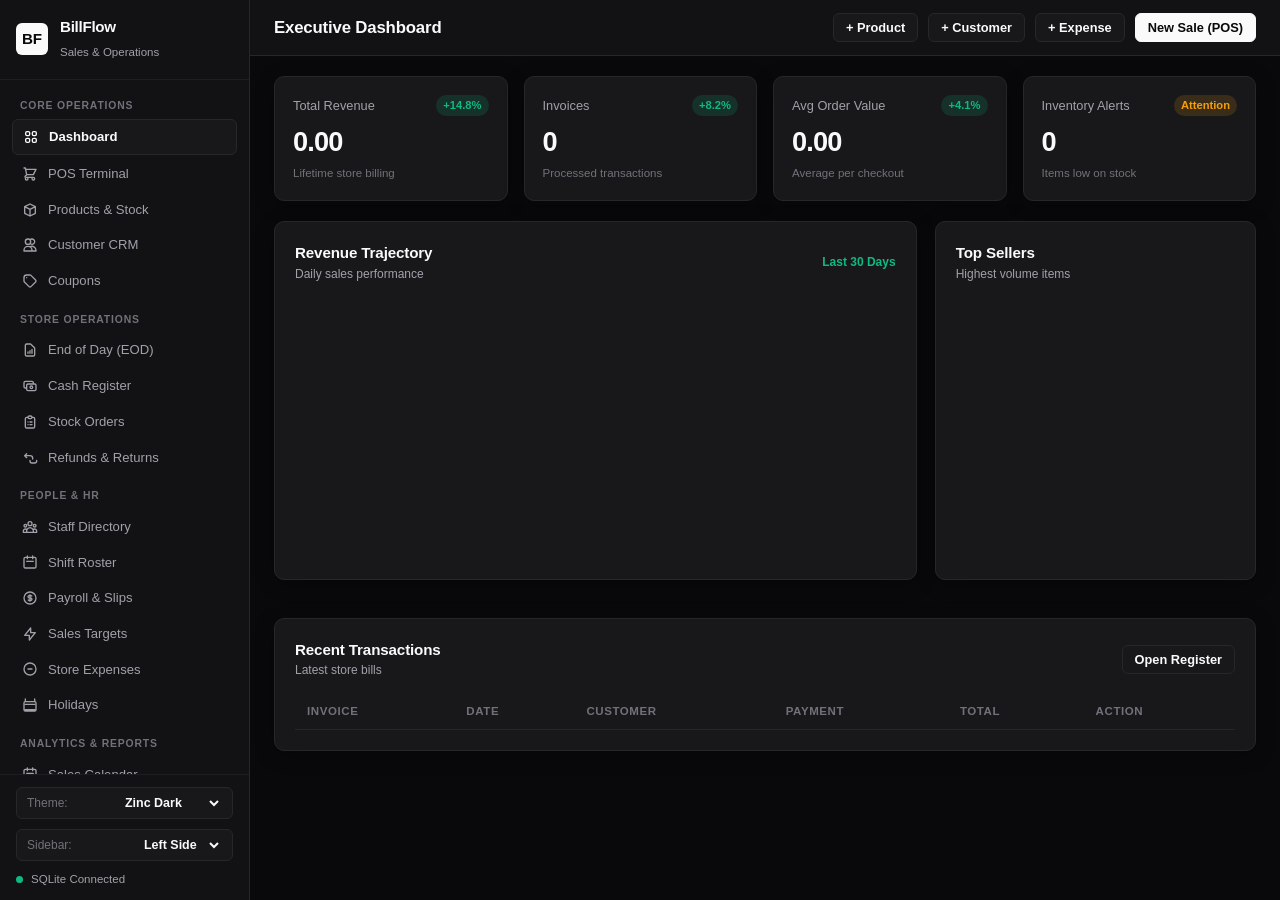
==== commit 13b956df: "feat(ui): add right-side scrollbar optimization and optional right-sidebar layout toggle" ====
--- a/billflow/web/static/index.html
+++ b/billflow/web/static/index.html
@@ -142,6 +142,13 @@
             <option value="zinc-light">Zinc Light</option>
             <option value="emerald-dark">Emerald Dark</option>
             <option value="violet-dark">Violet Dark</option>
+          </select>
+        </div>
+        <div class="theme-selector-box">
+          <span style="color:var(--text-dim); font-size:0.75rem;">Sidebar:</span>
+          <select id="sidebar-pos-select" class="theme-select">
+            <option value="left">Left Side</option>
+            <option value="right">Right Side</option>
           </select>
         </div>
         <div class="db-pill">
--- a/billflow/web/static/styles.css
+++ b/billflow/web/static/styles.css
@@ -130,23 +130,35 @@
   overflow: hidden;
 }
 
+[data-sidebar-pos="right"] .app-container {
+  flex-direction: row-reverse;
+}
+
+[data-sidebar-pos="right"] .sidebar {
+  border-right: none;
+  border-left: 1px solid var(--border);
+}
+
 /* Sidebar */
 .sidebar {
   width: 250px;
+  height: 100vh;
   background: var(--bg-subtle);
   border-right: 1px solid var(--border);
   display: flex;
   flex-direction: column;
   flex-shrink: 0;
   user-select: none;
+  overflow: hidden;
 }
 
 .sidebar-header {
-  padding: 18px 16px;
+  padding: 16px 16px;
   border-bottom: 1px solid var(--border-subtle);
   display: flex;
   align-items: center;
   gap: 12px;
+  flex-shrink: 0;
 }
 
 .logo-badge {
@@ -174,9 +186,31 @@
 }
 
 .sidebar-scroll {
-  flex: 1;
+  flex: 1 1 0%;
+  min-height: 0;
   overflow-y: auto;
-  padding: 10px 0;
+  overflow-x: hidden;
+  padding: 8px 0;
+  overscroll-behavior: contain;
+  scrollbar-width: thin;
+  scrollbar-color: var(--border) transparent;
+}
+
+.sidebar-scroll::-webkit-scrollbar {
+  width: 4px;
+}
+
+.sidebar-scroll::-webkit-scrollbar-track {
+  background: transparent;
+}
+
+.sidebar-scroll::-webkit-scrollbar-thumb {
+  background: var(--border);
+  border-radius: 9999px;
+}
+
+.sidebar-scroll::-webkit-scrollbar-thumb:hover {
+  background: var(--text-dim);
 }
 
 .nav-section {
@@ -232,11 +266,13 @@
 }
 
 .sidebar-footer {
-  padding: 14px 16px;
+  padding: 12px 16px;
   border-top: 1px solid var(--border-subtle);
   display: flex;
   flex-direction: column;
   gap: 10px;
+  flex-shrink: 0;
+  background: var(--bg-subtle);
 }
 
 .theme-selector-box {
@@ -276,7 +312,9 @@
 
 /* Main Content Area */
 .main-wrapper {
-  flex: 1;
+  flex: 1 1 0%;
+  min-width: 0;
+  min-height: 0;
   display: flex;
   flex-direction: column;
   overflow: hidden;
@@ -348,10 +386,33 @@
   border-color: var(--danger);
 }
 
+/* Right-Side Main Content Area Scrolling */
 .content-area {
-  flex: 1;
+  flex: 1 1 0%;
+  min-height: 0;
   overflow-y: auto;
+  overflow-x: hidden;
   padding: 20px 24px 40px;
+  overscroll-behavior: contain;
+  scrollbar-width: thin;
+  scrollbar-color: var(--border) transparent;
+}
+
+.content-area::-webkit-scrollbar {
+  width: 6px;
+}
+
+.content-area::-webkit-scrollbar-track {
+  background: transparent;
+}
+
+.content-area::-webkit-scrollbar-thumb {
+  background: var(--border);
+  border-radius: 9999px;
+}
+
+.content-area::-webkit-scrollbar-thumb:hover {
+  background: var(--text-dim);
 }
 
 .view-panel {
@@ -483,6 +544,17 @@
 .table-container {
   width: 100%;
   overflow-x: auto;
+  scrollbar-width: thin;
+  scrollbar-color: var(--border) transparent;
+}
+
+.table-container::-webkit-scrollbar {
+  height: 5px;
+}
+
+.table-container::-webkit-scrollbar-thumb {
+  background: var(--border);
+  border-radius: 9999px;
 }
 
 .modern-table {
@@ -650,7 +722,21 @@
   grid-template-columns: repeat(auto-fill, minmax(170px, 1fr));
   gap: 12px;
   overflow-y: auto;
-  padding-right: 2px;
+  flex: 1 1 0%;
+  min-height: 0;
+  padding-right: 4px;
+  overscroll-behavior: contain;
+  scrollbar-width: thin;
+  scrollbar-color: var(--border) transparent;
+}
+
+.pos-product-grid::-webkit-scrollbar {
+  width: 4px;
+}
+
+.pos-product-grid::-webkit-scrollbar-thumb {
+  background: var(--border);
+  border-radius: 9999px;
 }
 
 .prod-card {
@@ -712,6 +798,8 @@
   flex-direction: column;
   overflow: hidden;
   box-shadow: var(--shadow);
+  height: 100%;
+  min-height: 0;
 }
 
 .cart-header {
@@ -720,15 +808,30 @@
   display: flex;
   align-items: center;
   justify-content: space-between;
+  flex-shrink: 0;
 }
 
 .cart-items-list {
-  flex: 1;
+  flex: 1 1 0%;
+  min-height: 0;
   overflow-y: auto;
+  overflow-x: hidden;
   padding: 12px 16px;
   display: flex;
   flex-direction: column;
   gap: 8px;
+  overscroll-behavior: contain;
+  scrollbar-width: thin;
+  scrollbar-color: var(--border) transparent;
+}
+
+.cart-items-list::-webkit-scrollbar {
+  width: 4px;
+}
+
+.cart-items-list::-webkit-scrollbar-thumb {
+  background: var(--border);
+  border-radius: 9999px;
 }
 
 .cart-item {
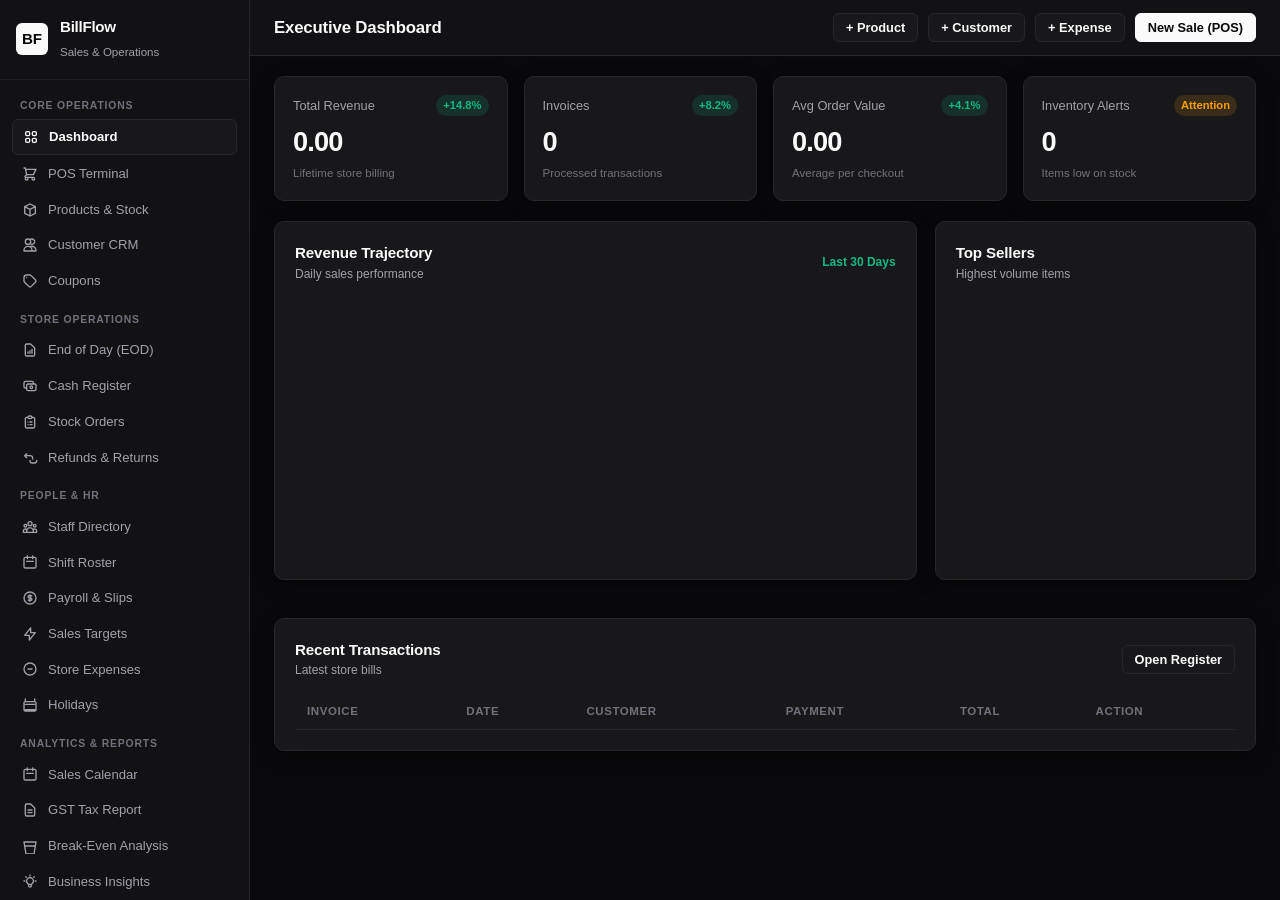
==== commit 8f7c5861: "feat(ui): move theme, sidebar position, and database connection status into Settings" ====
--- a/billflow/web/static/index.html
+++ b/billflow/web/static/index.html
@@ -131,29 +131,6 @@
               Settings & Export
             </li>
           </ul>
-        </div>
-      </div>
-
-      <div class="sidebar-footer">
-        <div class="theme-selector-box">
-          <span style="color:var(--text-dim); font-size:0.75rem;">Theme:</span>
-          <select id="theme-select" class="theme-select">
-            <option value="zinc-dark">Zinc Dark</option>
-            <option value="zinc-light">Zinc Light</option>
-            <option value="emerald-dark">Emerald Dark</option>
-            <option value="violet-dark">Violet Dark</option>
-          </select>
-        </div>
-        <div class="theme-selector-box">
-          <span style="color:var(--text-dim); font-size:0.75rem;">Sidebar:</span>
-          <select id="sidebar-pos-select" class="theme-select">
-            <option value="left">Left Side</option>
-            <option value="right">Right Side</option>
-          </select>
-        </div>
-        <div class="db-pill">
-          <span class="status-dot"></span>
-          <span>SQLite Connected</span>
         </div>
       </div>
     </aside>
@@ -610,38 +587,85 @@
 
         <!-- 21. SETTINGS & EXPORT -->
         <div id="view-settings" class="view-panel">
-          <div class="card-panel" style="max-width:650px;">
-            <div class="card-panel-title">Store Configuration</div>
-            <div class="card-panel-desc" style="margin-bottom:14px;">Store metadata and currency display</div>
-            <div class="form-group">
-              <label class="form-label">Shop Name</label>
-              <input id="setting-shop-name" type="text" class="modern-input no-icon">
-            </div>
-            <div class="form-group">
-              <label class="form-label">Phone Number</label>
-              <input id="setting-shop-phone" type="text" class="modern-input no-icon">
-            </div>
-            <div class="form-group">
-              <label class="form-label">Store Address</label>
-              <input id="setting-shop-address" type="text" class="modern-input no-icon">
-            </div>
-            <div class="form-group">
-              <label class="form-label">Currency</label>
-              <select id="setting-shop-currency" class="modern-input no-icon">
-                <option value="INR">INR - Indian Rupee</option>
-                <option value="USD">USD - US Dollar</option>
-                <option value="EUR">EUR - Euro</option>
-                <option value="GBP">GBP - British Pound</option>
-                <option value="AED">AED - UAE Dirham</option>
-              </select>
-            </div>
-            <button class="quick-btn primary" style="margin-top:10px;" onclick="saveStoreSettings()">Save Settings</button>
-
-            <div class="card-panel-title" style="margin-top:24px;">Data Export</div>
-            <div class="card-panel-desc" style="margin-bottom:10px;">Download local database tables as CSV files</div>
-            <div style="display:flex; gap:10px;">
-              <a href="/api/export/bills" download="bills.csv" class="quick-btn">Export Invoices CSV</a>
-              <a href="/api/export/products" download="products.csv" class="quick-btn">Export Products CSV</a>
+          <div style="display:grid; grid-template-columns: repeat(auto-fit, minmax(300px, 1fr)); gap: 18px; max-width: 900px;">
+
+            <!-- Appearance & Layout -->
+            <div class="card-panel">
+              <div class="card-panel-title">Appearance & Theme</div>
+              <div class="card-panel-desc" style="margin-bottom:14px;">Color palette theme and interface layout</div>
+
+              <div class="form-group">
+                <label class="form-label">Theme Palette</label>
+                <select id="theme-select" class="modern-input no-icon">
+                  <option value="zinc-dark">Zinc Dark</option>
+                  <option value="zinc-light">Zinc Light</option>
+                  <option value="emerald-dark">Emerald Dark</option>
+                  <option value="violet-dark">Violet Dark</option>
+                </select>
+              </div>
+
+              <div class="form-group" style="margin-top:12px;">
+                <label class="form-label">Sidebar Position</label>
+                <select id="sidebar-pos-select" class="modern-input no-icon">
+                  <option value="left">Left Side</option>
+                  <option value="right">Right Side</option>
+                </select>
+              </div>
+            </div>
+
+            <!-- Database & Connection Status -->
+            <div class="card-panel">
+              <div class="card-panel-title">Database & System Status</div>
+              <div class="card-panel-desc" style="margin-bottom:14px;">Local SQLite database connectivity</div>
+
+              <div style="padding:14px; background:var(--bg-subtle); border:1px solid var(--border); border-radius:var(--radius-sm); display:flex; align-items:center; gap:12px;">
+                <span class="status-dot"></span>
+                <div>
+                  <div style="font-weight:700; font-size:0.88rem;">SQLite Connected</div>
+                  <div style="font-size:0.75rem; color:var(--text-dim); margin-top:2px;">billflow.db · 206 Bills · 29 Products · 15 Customers</div>
+                </div>
+              </div>
+              <div style="margin-top:12px; font-size:0.75rem; color:var(--text-dim);">
+                Engine: SQLite 3 with B-Tree indexes & zero-leak connection pooling.
+              </div>
+            </div>
+
+            <!-- Store Configuration -->
+            <div class="card-panel" style="grid-column: 1 / -1;">
+              <div class="card-panel-title">Store Configuration</div>
+              <div class="card-panel-desc" style="margin-bottom:14px;">Store metadata and currency display</div>
+              <div class="form-group">
+                <label class="form-label">Shop Name</label>
+                <input id="setting-shop-name" type="text" class="modern-input no-icon">
+              </div>
+              <div style="display:grid; grid-template-columns:1fr 1fr; gap:12px;">
+                <div class="form-group">
+                  <label class="form-label">Phone Number</label>
+                  <input id="setting-shop-phone" type="text" class="modern-input no-icon">
+                </div>
+                <div class="form-group">
+                  <label class="form-label">Currency</label>
+                  <select id="setting-shop-currency" class="modern-input no-icon">
+                    <option value="INR">INR - Indian Rupee</option>
+                    <option value="USD">USD - US Dollar</option>
+                    <option value="EUR">EUR - Euro</option>
+                    <option value="GBP">GBP - British Pound</option>
+                    <option value="AED">AED - UAE Dirham</option>
+                  </select>
+                </div>
+              </div>
+              <div class="form-group">
+                <label class="form-label">Store Address</label>
+                <input id="setting-shop-address" type="text" class="modern-input no-icon">
+              </div>
+              <button class="quick-btn primary" style="margin-top:12px;" onclick="saveStoreSettings()">Save Store Settings</button>
+
+              <div class="card-panel-title" style="margin-top:24px;">Data Export</div>
+              <div class="card-panel-desc" style="margin-bottom:10px;">Download local database tables as CSV files</div>
+              <div style="display:flex; gap:10px;">
+                <a href="/api/export/bills" download="bills.csv" class="quick-btn">Export Invoices CSV</a>
+                <a href="/api/export/products" download="products.csv" class="quick-btn">Export Products CSV</a>
+              </div>
             </div>
           </div>
         </div>
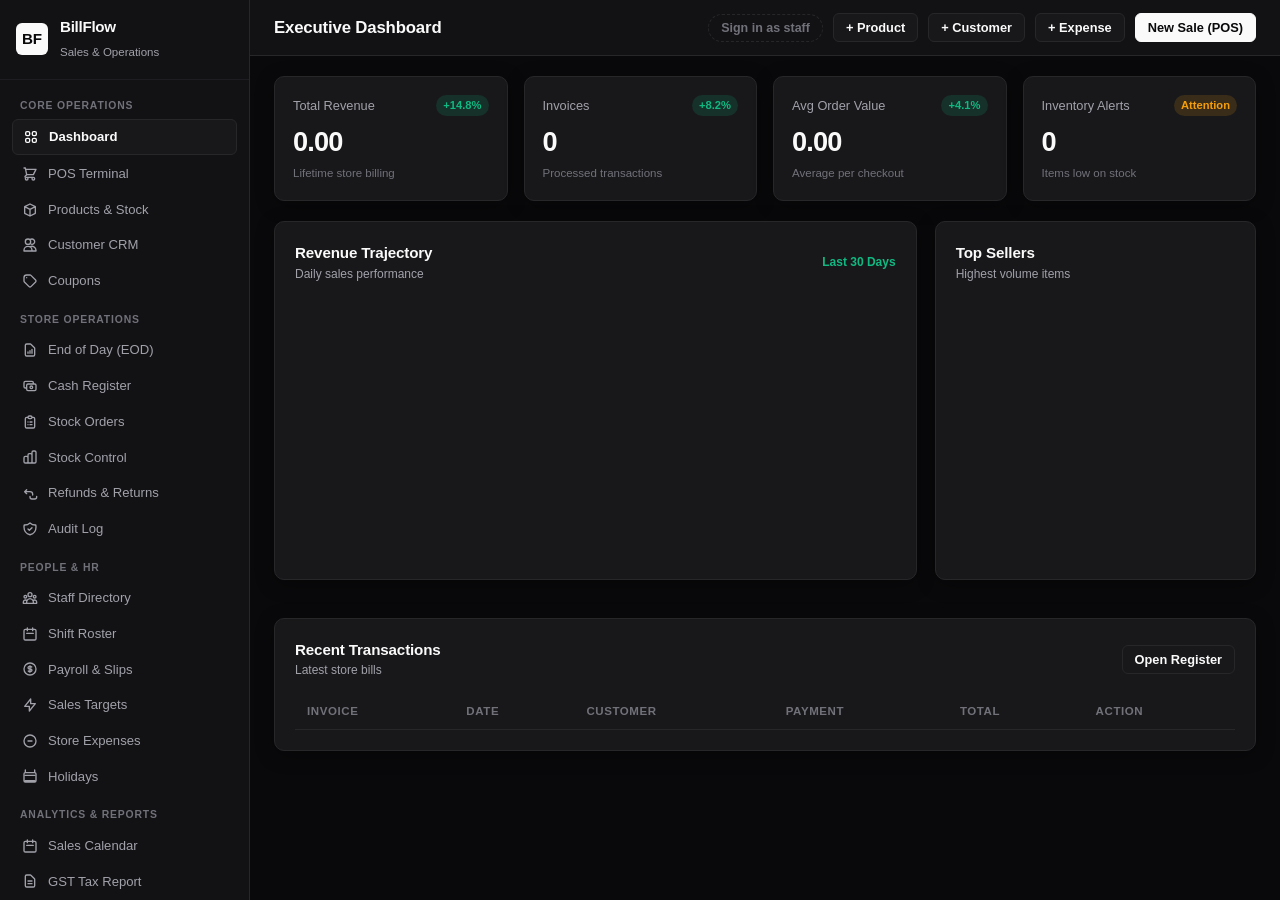
==== commit 991ad977: "feat(core): overhaul BillFlow with multi-database support, statutory inventory ledger, and expanded " ====
--- a/billflow/web/static/index.html
+++ b/billflow/web/static/index.html
@@ -2,7 +2,8 @@
 <html lang="en" data-theme="zinc-dark">
 <head>
   <meta charset="UTF-8">
-  <meta name="viewport" content="width=device-width, initial-scale=1.0">
+  <meta name="viewport" content="width=device-width, initial-scale=1.0, viewport-fit=cover">
+  <meta name="theme-color" content="#09090b">
   <title>BillFlow - Enterprise POS & Business Management</title>
   <link rel="stylesheet" href="styles.css">
   <script src="chart.min.js"></script>
@@ -10,13 +11,16 @@
 <body>
 
   <div class="app-container">
+    <!-- Dims the page behind the sidebar drawer on phones -->
+    <div class="sidebar-backdrop" onclick="closeSidebar()"></div>
+
     <!-- Left Navigation Sidebar -->
     <aside class="sidebar">
       <div class="sidebar-header">
         <div class="logo-badge">BF</div>
         <div class="logo-text">
           <h1>BillFlow</h1>
-          <span>Sales & Operations</span>
+          <span id="brand-subtitle">Sales & Operations</span>
         </div>
       </div>
 
@@ -64,9 +68,17 @@
               <svg fill="none" stroke="currentColor" viewBox="0 0 24 24"><path stroke-linecap="round" stroke-linejoin="round" d="M9 5H7a2 2 0 00-2 2v12a2 2 0 002 2h10a2 2 0 002-2V7a2 2 0 00-2-2h-2M9 5a2 2 0 002 2h2a2 2 0 002-2M9 5a2 2 0 012-2h2a2 2 0 012 2m-3 7h3m-3 4h3m-6-4h.01M9 16h.01"/></svg>
               Stock Orders
             </li>
+            <li class="nav-item" data-view="stock">
+              <svg fill="none" stroke="currentColor" viewBox="0 0 24 24"><path stroke-linecap="round" stroke-linejoin="round" d="M9 19v-6a2 2 0 00-2-2H5a2 2 0 00-2 2v6a2 2 0 002 2h2a2 2 0 002-2zm0 0V9a2 2 0 012-2h2a2 2 0 012 2v10m-6 0a2 2 0 002 2h2a2 2 0 002-2m0 0V5a2 2 0 012-2h2a2 2 0 012 2v14a2 2 0 01-2 2h-2a2 2 0 01-2-2z"/></svg>
+              Stock Control
+            </li>
             <li class="nav-item" data-view="refunds">
               <svg fill="none" stroke="currentColor" viewBox="0 0 24 24"><path stroke-linecap="round" stroke-linejoin="round" d="M16 15v-1a4 4 0 00-4-4H4m0 0l3-3m-3 3l3 3m5 4v1a3 3 0 003 3h4a3 3 0 003-3v-1"/></svg>
               Refunds & Returns
+            </li>
+            <li class="nav-item" data-view="audit">
+              <svg fill="none" stroke="currentColor" viewBox="0 0 24 24"><path stroke-linecap="round" stroke-linejoin="round" d="M9 12l2 2 4-4m5.618-4.016A11.955 11.955 0 0112 2.944a11.955 11.955 0 01-8.618 3.04A12.02 12.02 0 003 9c0 5.591 3.824 10.29 9 11.622 5.176-1.332 9-6.03 9-11.622 0-1.042-.133-2.052-.382-3.016z"/></svg>
+              Audit Log
             </li>
           </ul>
         </div>
@@ -139,10 +151,14 @@
     <main class="main-wrapper">
       <header class="top-header">
         <div class="header-left">
+          <button class="menu-btn" aria-label="Open menu" onclick="toggleSidebar()">
+            <svg fill="none" stroke="currentColor" viewBox="0 0 24 24"><path stroke-linecap="round" stroke-linejoin="round" stroke-width="2" d="M4 6h16M4 12h16M4 18h16"/></svg>
+          </button>
           <h2 id="current-page-title" class="page-title">Executive Dashboard</h2>
         </div>
         <div class="header-right">
-          <button class="quick-btn" onclick="openModal('add-product-modal')">+ Product</button>
+          <button id="staff-chip" class="staff-chip" onclick="openStaffLogin()" title="Who is at the till">Sign in as staff</button>
+          <button class="quick-btn" onclick="openProductModal()">+ Product</button>
           <button class="quick-btn" onclick="openModal('add-customer-modal')">+ Customer</button>
           <button class="quick-btn" onclick="openModal('add-expense-modal')">+ Expense</button>
           <button class="quick-btn primary" onclick="switchView('pos')">New Sale (POS)</button>
@@ -237,7 +253,7 @@
               <div class="cart-summary">
                 <div class="summary-row"><span>Subtotal:</span><span id="cart-subtotal">0.00</span></div>
                 <div class="summary-row"><span>Discount:</span><span id="cart-discount" style="color:var(--accent)">-0.00</span></div>
-                <div class="summary-row"><span>GST Tax (18%):</span><span id="cart-tax">0.00</span></div>
+                <div class="summary-row"><span>GST Tax:</span><span id="cart-tax">0.00</span></div>
                 <div class="summary-row grand-total"><span>Total Amount:</span><span id="cart-grand-total">0.00</span></div>
                 <button id="checkout-action-btn" class="checkout-btn" disabled onclick="openCheckoutModal()">Checkout</button>
               </div>
@@ -249,12 +265,17 @@
         <div id="view-products" class="view-panel">
           <div class="card-panel">
             <div class="card-panel-header">
-              <div><div class="card-panel-title">Product Catalog & Inventory</div><div class="card-panel-desc">Manage SKU pricing, tax codes, and warehouse replenishment</div></div>
-              <button class="quick-btn primary" onclick="openModal('add-product-modal')">+ Add Product</button>
-            </div>
-            <div class="table-container">
-              <table class="modern-table">
-                <thead><tr><th>ID</th><th>Name</th><th>Category</th><th>Unit Price</th><th>Stock</th><th>HSN Code</th><th>Actions</th></tr></thead>
+              <div><div class="card-panel-title">Product Catalog & Inventory</div><div class="card-panel-desc">Prices, costs, barcodes and reorder levels. Change stock with Adjust, so every change keeps a reason.</div></div>
+              <div style="display:flex; gap:10px; align-items:center; flex-wrap:wrap;">
+                <label class="card-panel-desc" style="display:flex; gap:6px; align-items:center; cursor:pointer;">
+                  <input id="show-archived" type="checkbox" onchange="loadProducts()"> Show archived
+                </label>
+                <button class="quick-btn primary" onclick="openProductModal()">+ Add Product</button>
+              </div>
+            </div>
+            <div class="table-container">
+              <table class="modern-table">
+                <thead><tr><th>ID</th><th>Name</th><th>Category</th><th>Price</th><th>Cost</th><th>Margin</th><th>Stock</th><th>Reorder At</th><th>Supplier</th><th>Actions</th></tr></thead>
                 <tbody id="products-tbody"></tbody>
               </table>
             </div>
@@ -362,9 +383,119 @@
             </div>
             <div class="table-container">
               <table class="modern-table">
-                <thead><tr><th>PO #</th><th>Date</th><th>Product</th><th>Qty</th><th>Unit Cost</th><th>Supplier</th><th>Status</th><th>Actions</th></tr></thead>
+                <thead><tr><th>PO #</th><th>Date</th><th>Product</th><th>Ordered</th><th>Received</th><th>Unit Cost</th><th>Supplier</th><th>Status</th><th>Actions</th></tr></thead>
                 <tbody id="po-tbody"></tbody>
               </table>
+            </div>
+          </div>
+          <div class="card-panel" style="margin-top:16px;">
+            <div class="card-panel-header">
+              <div><div class="card-panel-title">Suppliers</div><div class="card-panel-desc">Who you buy from. Link products to a supplier and reorders go to them.</div></div>
+              <button class="quick-btn primary" onclick="openSupplierModal()">+ Add Supplier</button>
+            </div>
+            <div class="table-container">
+              <table class="modern-table">
+                <thead><tr><th>Name</th><th>Phone</th><th>GSTIN</th><th>Products</th><th>Actions</th></tr></thead>
+                <tbody id="supplier-tbody"></tbody>
+              </table>
+            </div>
+          </div>
+        </div>
+
+        <!-- 8b. STOCK CONTROL -->
+        <div id="view-stock" class="view-panel">
+          <div class="kpi-grid">
+            <div class="kpi-card">
+              <div class="kpi-header"><span class="kpi-title">Stock Value</span><span class="kpi-pill up">At cost</span></div>
+              <div id="kpi-stock-value" class="kpi-value">0.00</div>
+              <div id="kpi-stock-value-sub" class="kpi-subtext">Weighted-average cost of stock on hand</div>
+            </div>
+            <div class="kpi-card">
+              <div class="kpi-header"><span class="kpi-title">Retail Value</span><span class="kpi-pill up">At price</span></div>
+              <div id="kpi-retail-value" class="kpi-value">0.00</div>
+              <div class="kpi-subtext">Stock on hand at selling price</div>
+            </div>
+            <div class="kpi-card">
+              <div class="kpi-header"><span class="kpi-title">Gross Profit</span><span id="kpi-profit-days" class="kpi-pill up">30 days</span></div>
+              <div id="kpi-gross-profit" class="kpi-value">0.00</div>
+              <div id="kpi-gross-profit-sub" class="kpi-subtext">Item sales minus cost of goods sold</div>
+            </div>
+            <div class="kpi-card">
+              <div class="kpi-header"><span class="kpi-title">Stock Ledger</span><span id="kpi-ledger-pill" class="kpi-pill up">Check</span></div>
+              <div id="kpi-ledger" class="kpi-value">-</div>
+              <div id="kpi-ledger-sub" class="kpi-subtext">On hand matches the sum of every movement</div>
+            </div>
+          </div>
+          <div class="card-panel">
+            <div class="card-panel-header">
+              <div><div class="card-panel-title">Stock Control</div><div class="card-panel-desc">Every stock change with its reason, shelf counts, and what your stock is worth</div></div>
+              <div style="display:flex; gap:6px; flex-wrap:wrap;">
+                <button class="cat-chip active" data-stock-tab="movements" onclick="switchStockTab('movements')">Movements</button>
+                <button class="cat-chip" data-stock-tab="count" onclick="switchStockTab('count')">Stocktake</button>
+                <button class="cat-chip" data-stock-tab="value" onclick="switchStockTab('value')">Valuation &amp; Profit</button>
+              </div>
+            </div>
+
+            <div id="stock-tab-movements" class="stock-tab">
+              <div style="display:flex; gap:8px; flex-wrap:wrap; margin-bottom:12px;">
+                <select id="mv-product" class="modern-input no-icon" style="max-width:280px;" onchange="loadMovements()" aria-label="Product"></select>
+                <select id="mv-type" class="modern-input no-icon" style="max-width:180px;" onchange="loadMovements()" aria-label="Movement type">
+                  <option value="">All types</option><option>Sale</option><option>Refund</option><option>Return</option><option>Purchase</option>
+                  <option>Adjustment</option><option>Stocktake</option><option>Opening</option>
+                </select>
+                <a href="/api/export/movements" download="stock_movements.csv" class="quick-btn">Export CSV</a>
+              </div>
+              <div class="table-container">
+                <table class="modern-table">
+                  <thead><tr><th>Date</th><th>Product</th><th>Type</th><th>Change</th><th>Balance</th><th>Reason</th><th>Note</th></tr></thead>
+                  <tbody id="mv-tbody"></tbody>
+                </table>
+              </div>
+            </div>
+
+            <div id="stock-tab-count" class="stock-tab" hidden>
+              <div class="card-panel-desc" style="margin-bottom:10px;">Type what is on the shelf. Leave an item blank to skip it. Posting sets stock to what you counted and records each difference.</div>
+              <input id="count-search" type="text" class="modern-input no-icon" style="max-width:320px; margin-bottom:12px;" placeholder="Find a product, SKU or barcode" oninput="renderStocktake()">
+              <div class="table-container">
+                <table class="modern-table">
+                  <thead><tr><th>Product</th><th>System Says</th><th>Counted</th><th>Variance</th><th>Value</th></tr></thead>
+                  <tbody id="count-tbody"></tbody>
+                </table>
+              </div>
+              <div style="display:flex; justify-content:space-between; align-items:center; gap:10px; margin-top:12px; flex-wrap:wrap;">
+                <span id="count-summary" class="card-panel-desc">Nothing counted yet.</span>
+                <button class="quick-btn primary" onclick="postStocktake()">Post Count</button>
+              </div>
+            </div>
+
+            <div id="stock-tab-value" class="stock-tab" hidden>
+              <div style="display:flex; gap:8px; align-items:center; margin-bottom:12px; flex-wrap:wrap;">
+                <span class="card-panel-desc">Profit for the last</span>
+                <select id="profit-days" class="modern-input no-icon" style="max-width:140px;" onchange="loadValuation()" aria-label="Profit period">
+                  <option value="7">7 days</option><option value="30" selected>30 days</option><option value="90">90 days</option><option value="365">365 days</option>
+                </select>
+                <span id="profit-note" class="card-panel-desc"></span>
+              </div>
+              <div class="grid-equal-2">
+                <div>
+                  <div class="card-panel-title" style="margin-bottom:8px;">Profit by Item</div>
+                  <div class="table-container">
+                    <table class="modern-table">
+                      <thead><tr><th>Product</th><th>Units</th><th>Sales</th><th>Cost</th><th>Profit</th><th>Margin</th></tr></thead>
+                      <tbody id="profit-tbody"></tbody>
+                    </table>
+                  </div>
+                </div>
+                <div>
+                  <div class="card-panel-title" style="margin-bottom:8px;">Stock Value by Item</div>
+                  <div class="table-container">
+                    <table class="modern-table">
+                      <thead><tr><th>Product</th><th>On Hand</th><th>Avg Cost</th><th>Value</th><th>Margin</th></tr></thead>
+                      <tbody id="value-tbody"></tbody>
+                    </table>
+                  </div>
+                </div>
+              </div>
             </div>
           </div>
         </div>
@@ -373,7 +504,7 @@
         <div id="view-refunds" class="view-panel">
           <div class="card-panel">
             <div class="card-panel-header">
-              <div><div class="card-panel-title">Refunds & Returns</div><div class="card-panel-desc">Lookup invoice, process return, and automatically restock items</div></div>
+              <div><div class="card-panel-title">Refunds & Returns</div><div class="card-panel-desc">Find an invoice, pick the items coming back and whether each goes back on the shelf. A credit note is issued for every return.</div></div>
             </div>
             <div style="display:flex; gap:10px; margin-bottom:16px;">
               <input id="refund-search-input" type="text" class="modern-input no-icon" placeholder="Enter Invoice # or Customer name...">
@@ -397,8 +528,31 @@
             </div>
             <div class="table-container">
               <table class="modern-table">
-                <thead><tr><th>ID</th><th>Name</th><th>Phone</th><th>Role</th><th>Shift Hours</th><th>Commission %</th><th>Base Salary</th><th>Status</th><th>Actions</th></tr></thead>
+                <thead><tr><th>ID</th><th>Name</th><th>Phone</th><th>Role</th><th>Shift Hours</th><th>Commission %</th><th>Base Salary</th><th>PIN</th><th>Status</th><th>Actions</th></tr></thead>
                 <tbody id="staff-tbody"></tbody>
+              </table>
+            </div>
+          </div>
+        </div>
+
+        <!-- 10b. AUDIT LOG -->
+        <div id="view-audit" class="view-panel">
+          <div class="card-panel">
+            <div class="card-panel-header">
+              <div><div class="card-panel-title">Audit Log</div><div class="card-panel-desc">Append-only record of who changed what and when. Entries cannot be edited or deleted.</div></div>
+              <div style="display:flex; gap:8px; flex-wrap:wrap;">
+                <select id="audit-entity" class="modern-input no-icon" style="max-width:160px;" onchange="loadAuditLog()" aria-label="Filter by type">
+                  <option value="">All types</option><option value="bill">Bills</option><option value="product">Products</option>
+                  <option value="staff">Staff</option><option value="stock">Stock</option>
+                </select>
+                <select id="audit-staff" class="modern-input no-icon" style="max-width:180px;" onchange="loadAuditLog()" aria-label="Filter by staff"></select>
+                <button class="quick-btn" onclick="loadAuditLog()">Refresh</button>
+              </div>
+            </div>
+            <div class="table-container">
+              <table class="modern-table">
+                <thead><tr><th>When</th><th>Who</th><th>Action</th><th>Item</th><th>Detail</th></tr></thead>
+                <tbody id="audit-tbody"></tbody>
               </table>
             </div>
           </div>
@@ -410,7 +564,7 @@
             <div class="card-panel-header">
               <div><div class="card-panel-title">Weekly Shift Roster</div><div class="card-panel-desc">Staff shift scheduling for Monday to Sunday</div></div>
               <div style="display:flex; gap:8px;">
-                <input id="roster-week-input" type="text" class="modern-input no-icon" value="2026-W45" style="width:120px;">
+                <input id="roster-week-input" type="text" class="modern-input no-icon" value="" style="width:120px;">
                 <button class="quick-btn primary" onclick="loadRoster()">Load Week</button>
               </div>
             </div>
@@ -562,8 +716,8 @@
               </div>
             </div>
             <div class="card-panel">
-              <div class="card-panel-title">Urgent Reorder Suggestions</div>
-              <div class="card-panel-desc">Items below safety buffer</div>
+              <div class="card-panel-title">Reorder Suggestions</div>
+              <div class="card-panel-desc">Low-stock items with no open order</div>
               <div class="table-container" style="margin-top:8px;">
                 <table class="modern-table">
                   <thead><tr><th>Product Name</th><th>Units Left</th><th>Price</th></tr></thead>
@@ -615,19 +769,34 @@
 
             <!-- Database & Connection Status -->
             <div class="card-panel">
-              <div class="card-panel-title">Database & System Status</div>
-              <div class="card-panel-desc" style="margin-bottom:14px;">Local SQLite database connectivity</div>
+              <div class="card-panel-title">Database</div>
+              <div class="card-panel-desc" style="margin-bottom:14px;">The database this BillFlow is connected to</div>
 
               <div style="padding:14px; background:var(--bg-subtle); border:1px solid var(--border); border-radius:var(--radius-sm); display:flex; align-items:center; gap:12px;">
                 <span class="status-dot"></span>
-                <div>
-                  <div style="font-weight:700; font-size:0.88rem;">SQLite Connected</div>
-                  <div style="font-size:0.75rem; color:var(--text-dim); margin-top:2px;">billflow.db · 206 Bills · 29 Products · 15 Customers</div>
+                <div style="min-width:0;">
+                  <div id="db-status-title" style="font-weight:700; font-size:0.88rem;">Checking...</div>
+                  <div id="db-status-detail" style="font-size:0.75rem; color:var(--text-dim); margin-top:2px; word-break:break-all;"></div>
                 </div>
               </div>
               <div style="margin-top:12px; font-size:0.75rem; color:var(--text-dim);">
-                Engine: SQLite 3 with B-Tree indexes & zero-leak connection pooling.
-              </div>
+                To switch database, stop BillFlow and run <code>python run.py --setup-db</code>. Supported: SQLite, PostgreSQL, MySQL and MariaDB.
+              </div>
+            </div>
+
+            <!-- Mobile & Network Access -->
+            <div class="card-panel" style="grid-column: 1 / -1;">
+              <div class="card-panel-title">Mobile Access</div>
+              <div class="card-panel-desc" style="margin-bottom:14px;">Use BillFlow from a phone or tablet on the same Wi-Fi</div>
+              <div id="mobile-access-body"></div>
+            </div>
+
+            <!-- Setup: database, time zone, phone sharing (the computer running BillFlow only) -->
+            <div class="card-panel" id="setup-card" style="grid-column: 1 / -1;" hidden>
+              <div class="card-panel-title">Setup</div>
+              <div class="card-panel-desc" style="margin-bottom:14px;">Database, time zone and phone sharing</div>
+              <div id="setup-summary" style="font-size:0.85rem; margin-bottom:12px;"></div>
+              <a href="/setup" class="quick-btn">Open setup</a>
             </div>
 
             <!-- Store Configuration -->
@@ -645,18 +814,16 @@
                 </div>
                 <div class="form-group">
                   <label class="form-label">Currency</label>
-                  <select id="setting-shop-currency" class="modern-input no-icon">
-                    <option value="INR">INR - Indian Rupee</option>
-                    <option value="USD">USD - US Dollar</option>
-                    <option value="EUR">EUR - Euro</option>
-                    <option value="GBP">GBP - British Pound</option>
-                    <option value="AED">AED - UAE Dirham</option>
-                  </select>
+                  <select id="setting-shop-currency" class="modern-input no-icon"></select>
                 </div>
               </div>
               <div class="form-group">
                 <label class="form-label">Store Address</label>
                 <input id="setting-shop-address" type="text" class="modern-input no-icon">
+              </div>
+              <div class="form-group">
+                <label class="form-label">GSTIN (printed on receipts)</label>
+                <input id="setting-shop-gstin" type="text" class="modern-input no-icon" maxlength="20">
               </div>
               <button class="quick-btn primary" style="margin-top:12px;" onclick="saveStoreSettings()">Save Store Settings</button>
 
@@ -665,6 +832,7 @@
               <div style="display:flex; gap:10px;">
                 <a href="/api/export/bills" download="bills.csv" class="quick-btn">Export Invoices CSV</a>
                 <a href="/api/export/products" download="products.csv" class="quick-btn">Export Products CSV</a>
+                <a href="/api/export/movements" download="stock_movements.csv" class="quick-btn">Export Stock Movements CSV</a>
               </div>
             </div>
           </div>
@@ -672,6 +840,12 @@
 
       </div>
     </main>
+  </div>
+
+  <!-- Phone-only shortcut to the cart while browsing products in the POS -->
+  <div id="mobile-cart-bar" class="mobile-cart-bar" hidden onclick="showCartPanel()">
+    <span id="mobile-cart-summary">0 items</span>
+    <span class="mobile-cart-cta">View cart</span>
   </div>
 
   <!-- CHECKOUT MODAL -->
@@ -711,14 +885,15 @@
   <div id="add-product-modal" class="modal-overlay">
     <div class="modal-card">
       <div class="modal-header">
-        <h3 style="font-size:1rem; font-weight:700;">Add Product</h3>
+        <h3 id="product-modal-title" style="font-size:1rem; font-weight:700;">Add Product</h3>
         <button class="quick-btn" style="padding:2px 8px;" onclick="closeModal('add-product-modal')">Close</button>
       </div>
       <div class="modal-body">
         <div class="form-group"><label class="form-label">Product Name *</label><input id="new-prod-name" type="text" class="modern-input no-icon"></div>
         <div style="display:grid; grid-template-columns:1fr 1fr; gap:10px;">
           <div class="form-group"><label class="form-label">Unit Price *</label><input id="new-prod-price" type="number" step="0.01" class="modern-input no-icon"></div>
-          <div class="form-group"><label class="form-label">Initial Stock *</label><input id="new-prod-stock" type="number" class="modern-input no-icon"></div>
+          <div class="form-group" id="new-prod-stock-group"><label class="form-label">Initial Stock *</label><input id="new-prod-stock" type="number" min="0" class="modern-input no-icon"></div>
+          <div class="form-group" id="new-prod-gst-group"><label class="form-label">GST Rate %</label><input id="new-prod-gst" type="number" step="0.01" min="0" value="18" class="modern-input no-icon"></div>
         </div>
         <div style="display:grid; grid-template-columns:1fr 1fr; gap:10px;">
           <div class="form-group">
@@ -733,6 +908,16 @@
           </div>
           <div class="form-group"><label class="form-label">HSN Code</label><input id="new-prod-hsn" type="text" class="modern-input no-icon"></div>
         </div>
+        <div style="display:grid; grid-template-columns:1fr 1fr; gap:10px;">
+          <div class="form-group"><label class="form-label">Cost Price</label><input id="new-prod-cost" type="number" step="0.01" min="0" class="modern-input no-icon" placeholder="What you pay per unit"></div>
+          <div class="form-group"><label class="form-label">Reorder Level</label><input id="new-prod-reorder" type="number" min="0" value="10" class="modern-input no-icon" title="Low stock when fewer units than this are left. 0 turns the alert off."></div>
+        </div>
+        <div style="display:grid; grid-template-columns:1fr 1fr; gap:10px;">
+          <div class="form-group"><label class="form-label">SKU</label><input id="new-prod-sku" type="text" maxlength="64" class="modern-input no-icon"></div>
+          <div class="form-group"><label class="form-label">Barcode</label><input id="new-prod-barcode" type="text" maxlength="64" class="modern-input no-icon" placeholder="Scan or type"></div>
+        </div>
+        <div class="form-group"><label class="form-label">Supplier</label><select id="new-prod-supplier" class="modern-input no-icon"></select></div>
+        <div id="product-modal-error" class="form-label" style="color:var(--danger); min-height:1.2em;" role="alert"></div>
         <button class="checkout-btn" onclick="submitNewProduct()">Save Product</button>
       </div>
     </div>
@@ -848,9 +1033,57 @@
           <div class="form-group"><label class="form-label">Quantity to Order *</label><input id="new-po-qty" type="number" class="modern-input no-icon" value="20"></div>
           <div class="form-group"><label class="form-label">Unit Cost *</label><input id="new-po-cost" type="number" step="0.01" class="modern-input no-icon"></div>
         </div>
-        <div class="form-group"><label class="form-label">Supplier Name</label><input id="new-po-supp" type="text" class="modern-input no-icon"></div>
+        <div style="display:grid; grid-template-columns:1fr 1fr; gap:10px;">
+          <div class="form-group"><label class="form-label">Supplier</label><select id="new-po-supplier-id" class="modern-input no-icon"></select></div>
+          <div class="form-group"><label class="form-label">Or Supplier Name</label><input id="new-po-supp" type="text" class="modern-input no-icon"></div>
+        </div>
         <div class="form-group"><label class="form-label">Note</label><input id="new-po-note" type="text" class="modern-input no-icon"></div>
+        <div id="po-modal-error" class="form-label" style="color:var(--danger); min-height:1.2em;" role="alert"></div>
         <button class="checkout-btn" onclick="submitNewPO()">Create Order</button>
+      </div>
+    </div>
+  </div>
+
+  <!-- ADJUST STOCK MODAL -->
+  <div id="adjust-stock-modal" class="modal-overlay">
+    <div class="modal-card">
+      <div class="modal-header">
+        <h3 style="font-size:1rem; font-weight:700;">Adjust Stock</h3>
+        <button class="quick-btn" style="padding:2px 8px;" onclick="closeModal('adjust-stock-modal')">Close</button>
+      </div>
+      <div class="modal-body">
+        <div class="form-group"><label class="form-label">Product *</label><select id="adj-product" class="modern-input no-icon"></select></div>
+        <div style="display:grid; grid-template-columns:1fr 1fr; gap:10px;">
+          <div class="form-group"><label class="form-label">Direction</label>
+            <select id="adj-direction" class="modern-input no-icon"><option value="-1">Remove stock</option><option value="1">Add stock</option></select></div>
+          <div class="form-group"><label class="form-label">Quantity *</label><input id="adj-qty" type="number" min="1" step="1" value="1" class="modern-input no-icon"></div>
+        </div>
+        <div class="form-group"><label class="form-label">Reason *</label><select id="adj-reason" class="modern-input no-icon"></select></div>
+        <div class="form-group"><label class="form-label">Note</label><input id="adj-note" type="text" maxlength="200" class="modern-input no-icon" placeholder="Optional, e.g. which shelf or who found it"></div>
+        <div id="adj-hint" class="card-panel-desc" style="margin-bottom:6px;"></div>
+        <div id="adj-error" class="form-label" style="color:var(--danger); min-height:1.2em;" role="alert"></div>
+        <button class="checkout-btn" onclick="submitAdjustment()">Save Adjustment</button>
+      </div>
+    </div>
+  </div>
+
+  <!-- SUPPLIER MODAL -->
+  <div id="supplier-modal" class="modal-overlay">
+    <div class="modal-card">
+      <div class="modal-header">
+        <h3 id="supplier-modal-title" style="font-size:1rem; font-weight:700;">Add Supplier</h3>
+        <button class="quick-btn" style="padding:2px 8px;" onclick="closeModal('supplier-modal')">Close</button>
+      </div>
+      <div class="modal-body">
+        <div class="form-group"><label class="form-label">Supplier Name *</label><input id="sup-name" type="text" maxlength="255" class="modern-input no-icon"></div>
+        <div style="display:grid; grid-template-columns:1fr 1fr; gap:10px;">
+          <div class="form-group"><label class="form-label">Phone</label><input id="sup-phone" type="text" maxlength="30" class="modern-input no-icon"></div>
+          <div class="form-group"><label class="form-label">GSTIN</label><input id="sup-gstin" type="text" maxlength="20" class="modern-input no-icon"></div>
+        </div>
+        <div class="form-group"><label class="form-label">Email</label><input id="sup-email" type="email" maxlength="255" class="modern-input no-icon"></div>
+        <div class="form-group"><label class="form-label">Address</label><input id="sup-address" type="text" maxlength="500" class="modern-input no-icon"></div>
+        <div id="supplier-modal-error" class="form-label" style="color:var(--danger); min-height:1.2em;" role="alert"></div>
+        <button class="checkout-btn" onclick="submitSupplier()">Save Supplier</button>
       </div>
     </div>
   </div>
@@ -882,7 +1115,67 @@
           <div class="form-group"><label class="form-label">Monthly Salary</label><input id="new-staff-sal" type="number" class="modern-input no-icon" value="20000"></div>
           <div class="form-group"><label class="form-label">Commission %</label><input id="new-staff-comm" type="number" step="0.1" class="modern-input no-icon" value="1.0"></div>
         </div>
+        <div class="form-group"><label class="form-label">Staff PIN (4+ digits, optional)</label><input id="new-staff-pin" type="password" inputmode="numeric" autocomplete="off" maxlength="12" class="modern-input no-icon" placeholder="Used to sign in at the till"></div>
+        <div id="staff-modal-error" class="form-label" style="color:var(--danger); min-height:1.2em;" role="alert"></div>
         <button class="checkout-btn" onclick="submitNewStaff()">Save Staff</button>
+      </div>
+    </div>
+  </div>
+
+  <!-- STAFF SIGN-IN MODAL -->
+  <div id="staff-login-modal" class="modal-overlay">
+    <div class="modal-card" style="max-width: 360px;">
+      <div class="modal-header">
+        <h3 style="font-size:1rem; font-weight:700;">Staff Sign-in</h3>
+        <button class="quick-btn" style="padding:2px 8px;" onclick="closeModal('staff-login-modal')">Close</button>
+      </div>
+      <div class="modal-body">
+        <div class="card-panel-desc">Enter your own PIN so sales, returns and stock changes are recorded under your name.</div>
+        <div class="form-group"><label class="form-label">Your PIN</label><input id="staff-login-pin" type="password" inputmode="numeric" autocomplete="off" maxlength="12" class="modern-input no-icon" onkeydown="if(event.key==='Enter') submitStaffLogin()"></div>
+        <div id="staff-login-error" class="form-label" style="color:var(--danger); min-height:1.2em;" role="alert"></div>
+        <button class="checkout-btn" onclick="submitStaffLogin()">Sign in</button>
+      </div>
+    </div>
+  </div>
+
+  <!-- SET STAFF PIN MODAL -->
+  <div id="staff-pin-modal" class="modal-overlay">
+    <div class="modal-card" style="max-width: 360px;">
+      <div class="modal-header">
+        <h3 id="staff-pin-title" style="font-size:1rem; font-weight:700;">Set PIN</h3>
+        <button class="quick-btn" style="padding:2px 8px;" onclick="closeModal('staff-pin-modal')">Close</button>
+      </div>
+      <div class="modal-body">
+        <div class="form-group"><label class="form-label">New PIN (4+ digits)</label><input id="staff-pin-input" type="password" inputmode="numeric" autocomplete="off" maxlength="12" class="modern-input no-icon" onkeydown="if(event.key==='Enter') submitStaffPin()"></div>
+        <div class="card-panel-desc">Leave empty and save to remove this person's PIN.</div>
+        <div id="staff-pin-error" class="form-label" style="color:var(--danger); min-height:1.2em;" role="alert"></div>
+        <button class="checkout-btn" onclick="submitStaffPin()">Save PIN</button>
+      </div>
+    </div>
+  </div>
+
+  <!-- RETURN ITEMS MODAL -->
+  <div id="return-modal" class="modal-overlay">
+    <div class="modal-card" style="max-width: 640px;">
+      <div class="modal-header">
+        <h3 id="return-modal-title" style="font-size:1rem; font-weight:700;">Return Items</h3>
+        <button class="quick-btn" style="padding:2px 8px;" onclick="closeModal('return-modal')">Close</button>
+      </div>
+      <div class="modal-body">
+        <div id="return-lines-wrap" class="table-container">
+          <table class="modern-table">
+            <thead><tr><th>Item</th><th>Sold</th><th>Can return</th><th>Return qty</th><th>Goes to</th></tr></thead>
+            <tbody id="return-tbody"></tbody>
+          </table>
+        </div>
+        <div class="form-group"><label class="form-label">Reason</label><input id="return-reason" type="text" maxlength="200" class="modern-input no-icon" value="Customer return"></div>
+        <div id="return-hint" class="card-panel-desc"></div>
+        <div style="display:flex; justify-content:space-between; align-items:center; gap:10px; flex-wrap:wrap;">
+          <button class="quick-btn" onclick="returnSelectAll()">Select everything</button>
+          <span id="return-total" style="font-weight:700;"></span>
+        </div>
+        <div id="return-error" class="form-label" style="color:var(--danger); min-height:1.2em;" role="alert"></div>
+        <button id="return-submit" class="checkout-btn" onclick="submitReturn()">Issue Credit Note</button>
       </div>
     </div>
   </div>
--- a/billflow/web/static/styles.css
+++ b/billflow/web/static/styles.css
@@ -509,7 +509,7 @@
 
 @media (max-width: 1024px) {
   .dashboard-grid, .grid-equal-2 {
-    grid-template-columns: 1fr;
+    grid-template-columns: minmax(0, 1fr);
   }
 }
 
@@ -632,8 +632,9 @@
 }
 
 @media (max-width: 1100px) {
+  /* minmax(0, ...) lets the track shrink below the width of the scrolling chip row */
   .pos-layout {
-    grid-template-columns: 1fr;
+    grid-template-columns: minmax(0, 1fr);
     height: auto;
   }
 }
@@ -1071,3 +1072,324 @@
 .receipt-paper .r-center { text-align: center; }
 .receipt-paper .r-divider { border-top: 1px dashed #666; margin: 8px 0; }
 .receipt-paper .r-row { display: flex; justify-content: space-between; }
+
+/* ---------------- Phones & tablets ---------------- */
+
+body {
+  -webkit-tap-highlight-color: transparent;
+  touch-action: manipulation;
+}
+
+.menu-btn {
+  display: none;
+  align-items: center;
+  justify-content: center;
+  width: 38px;
+  height: 38px;
+  flex-shrink: 0;
+  background: var(--card);
+  border: 1px solid var(--border);
+  border-radius: var(--radius-sm);
+  color: var(--text);
+  cursor: pointer;
+}
+
+.menu-btn svg {
+  width: 20px;
+  height: 20px;
+}
+
+.sidebar-backdrop {
+  display: none;
+}
+
+.mobile-cart-bar {
+  display: none;
+  position: fixed;
+  left: 12px;
+  right: 12px;
+  bottom: calc(12px + env(safe-area-inset-bottom));
+  z-index: 900;
+  align-items: center;
+  justify-content: space-between;
+  padding: 13px 16px;
+  background: var(--accent);
+  color: var(--accent-fg);
+  border-radius: var(--radius);
+  font-size: 0.9rem;
+  font-weight: 700;
+  box-shadow: 0 8px 24px rgba(0, 0, 0, 0.45);
+  cursor: pointer;
+}
+
+@media (pointer: coarse) {
+  .qty-btn { width: 34px; height: 34px; font-size: 1rem; }
+  .quick-btn { padding: 9px 14px; }
+  .nav-item { padding: 11px 12px; }
+  .cat-chip { padding: 8px 14px; }
+  .cart-item-total { width: 78px; }
+}
+
+@media (max-width: 820px) {
+  /* Sidebar becomes a drawer opened from the menu button */
+  .app-container {
+    height: 100vh;
+    height: 100dvh;
+  }
+
+  .sidebar {
+    position: fixed;
+    top: 0;
+    bottom: 0;
+    left: 0;
+    z-index: 1100;
+    width: min(280px, 85vw);
+    height: 100vh;
+    height: 100dvh;
+    transform: translateX(-100%);
+    transition: transform 0.2s ease;
+    box-shadow: var(--shadow);
+  }
+
+  [data-sidebar-pos="right"] .sidebar {
+    left: auto;
+    right: 0;
+    transform: translateX(100%);
+  }
+
+  body.sidebar-open .sidebar {
+    transform: translateX(0);
+  }
+
+  .sidebar-backdrop {
+    display: block;
+    position: fixed;
+    inset: 0;
+    z-index: 1050;
+    background: rgba(0, 0, 0, 0.6);
+    opacity: 0;
+    pointer-events: none;
+    transition: opacity 0.2s ease;
+  }
+
+  body.sidebar-open .sidebar-backdrop {
+    opacity: 1;
+    pointer-events: auto;
+  }
+
+  .menu-btn {
+    display: inline-flex;
+  }
+
+  /* Header: title on the left, New Sale on the right. The + Product / Customer /
+     Expense shortcuts are also on their own pages. */
+  .top-header {
+    height: auto;
+    min-height: 56px;
+    padding: 8px 12px;
+    padding-top: calc(8px + env(safe-area-inset-top));
+    gap: 8px;
+  }
+
+  .header-left {
+    flex: 1 1 0%;
+    min-width: 0;
+    gap: 10px;
+  }
+
+  .page-title {
+    font-size: 0.98rem;
+    white-space: nowrap;
+    overflow: hidden;
+    text-overflow: ellipsis;
+  }
+
+  .header-right > .quick-btn:not(.primary) {
+    display: none;
+  }
+
+  .header-right .quick-btn {
+    white-space: nowrap;
+  }
+
+  .content-area {
+    padding: 14px 12px calc(28px + env(safe-area-inset-bottom));
+  }
+
+  body[data-view="pos"] .content-area {
+    padding-bottom: 88px;
+  }
+
+  .card-panel {
+    padding: 14px;
+  }
+
+  .card-panel-header {
+    flex-wrap: wrap;
+    gap: 10px;
+  }
+
+  /* Filter rows (dates plus a button) wrap onto a second line */
+  .card-panel-header > div[style*="display:flex"] {
+    flex-wrap: wrap;
+  }
+
+  .kpi-grid, .grid-equal-2, .grid-equal-3, .dashboard-grid {
+    gap: 12px;
+  }
+
+  #view-settings > div {
+    grid-template-columns: 1fr !important;
+  }
+
+  #view-settings div[style*="grid-template-columns:1fr 1fr"],
+  .modal-body div[style*="grid-template-columns:1fr 1fr"] {
+    grid-template-columns: 1fr !important;
+  }
+
+  /* Tables scroll sideways inside their card instead of squashing */
+  .modern-table th, .modern-table td {
+    padding: 9px 10px;
+    white-space: nowrap;
+  }
+
+  /* POS: products first, then the cart; the bar at the bottom jumps to the cart */
+  .pos-layout {
+    gap: 14px;
+  }
+
+  .pos-catalog {
+    overflow: visible;
+  }
+
+  .pos-product-grid {
+    grid-template-columns: repeat(2, 1fr);
+    flex: none;
+    max-height: 62vh;
+    padding-right: 0;
+  }
+
+  .pos-cart-panel {
+    height: auto;
+  }
+
+  .cart-items-list {
+    max-height: 40vh;
+  }
+
+  body[data-view="pos"] .mobile-cart-bar:not([hidden]) {
+    display: flex;
+  }
+
+  /* 16px inputs stop iOS Safari zooming the page when a field is focused */
+  input, select, textarea, .modern-input {
+    font-size: 16px !important;
+  }
+
+  .modern-input {
+    padding-top: 10px;
+    padding-bottom: 10px;
+  }
+
+  .modal-overlay {
+    padding: 12px;
+  }
+
+  .modal-card {
+    max-height: calc(100vh - 24px);
+    max-height: calc(100dvh - 24px);
+    display: flex;
+    flex-direction: column;
+  }
+
+  .modal-body {
+    max-height: none;
+    flex: 1 1 auto;
+    min-height: 0;
+    padding: 16px;
+  }
+
+  .calendar-grid {
+    gap: 4px;
+  }
+
+  .cal-day-box {
+    padding: 4px;
+    min-height: 48px;
+    overflow: hidden;
+  }
+
+  .cal-day-num, .cal-day-amt {
+    font-size: 0.62rem;
+  }
+}
+
+@media (max-width: 420px) {
+  .page-title {
+    font-size: 0.9rem;
+  }
+
+  .kpi-value {
+    font-size: 1.45rem;
+  }
+}
+
+/* Staff sign-in chip, toast, archived and oversold states */
+.staff-chip {
+  display: inline-flex;
+  align-items: center;
+  max-width: 180px;
+  padding: 6px 12px;
+  border-radius: 999px;
+  font-size: 0.78rem;
+  font-weight: 600;
+  cursor: pointer;
+  white-space: nowrap;
+  overflow: hidden;
+  text-overflow: ellipsis;
+  border: 1px dashed var(--border);
+  background: transparent;
+  color: var(--text-dim);
+}
+
+.staff-chip.signed-in {
+  border-style: solid;
+  border-color: var(--accent);
+  background: var(--accent-muted);
+  color: var(--accent);
+}
+
+.toast {
+  position: fixed;
+  left: 50%;
+  bottom: calc(24px + env(safe-area-inset-bottom));
+  transform: translateX(-50%);
+  z-index: 1000;
+  max-width: min(520px, calc(100vw - 32px));
+  padding: 10px 16px;
+  border-radius: var(--radius-sm);
+  border: 1px solid var(--warning);
+  background: var(--card);
+  color: var(--text);
+  font-size: 0.82rem;
+  font-weight: 600;
+  box-shadow: 0 8px 24px rgba(0, 0, 0, 0.35);
+}
+
+.toast.ok { border-color: var(--accent); }
+
+tr.row-archived td { opacity: 0.55; }
+tr.row-archived td:last-child { opacity: 1; }
+
+.cart-oversold {
+  font-size: 0.7rem;
+  font-weight: 600;
+  color: var(--warning);
+  margin-top: 2px;
+}
+
+.prod-stock.oversold { color: var(--warning); font-weight: 700; }
+
+@media (max-width: 820px) {
+  .header-right > .staff-chip { display: inline-flex; max-width: 120px; }
+}
